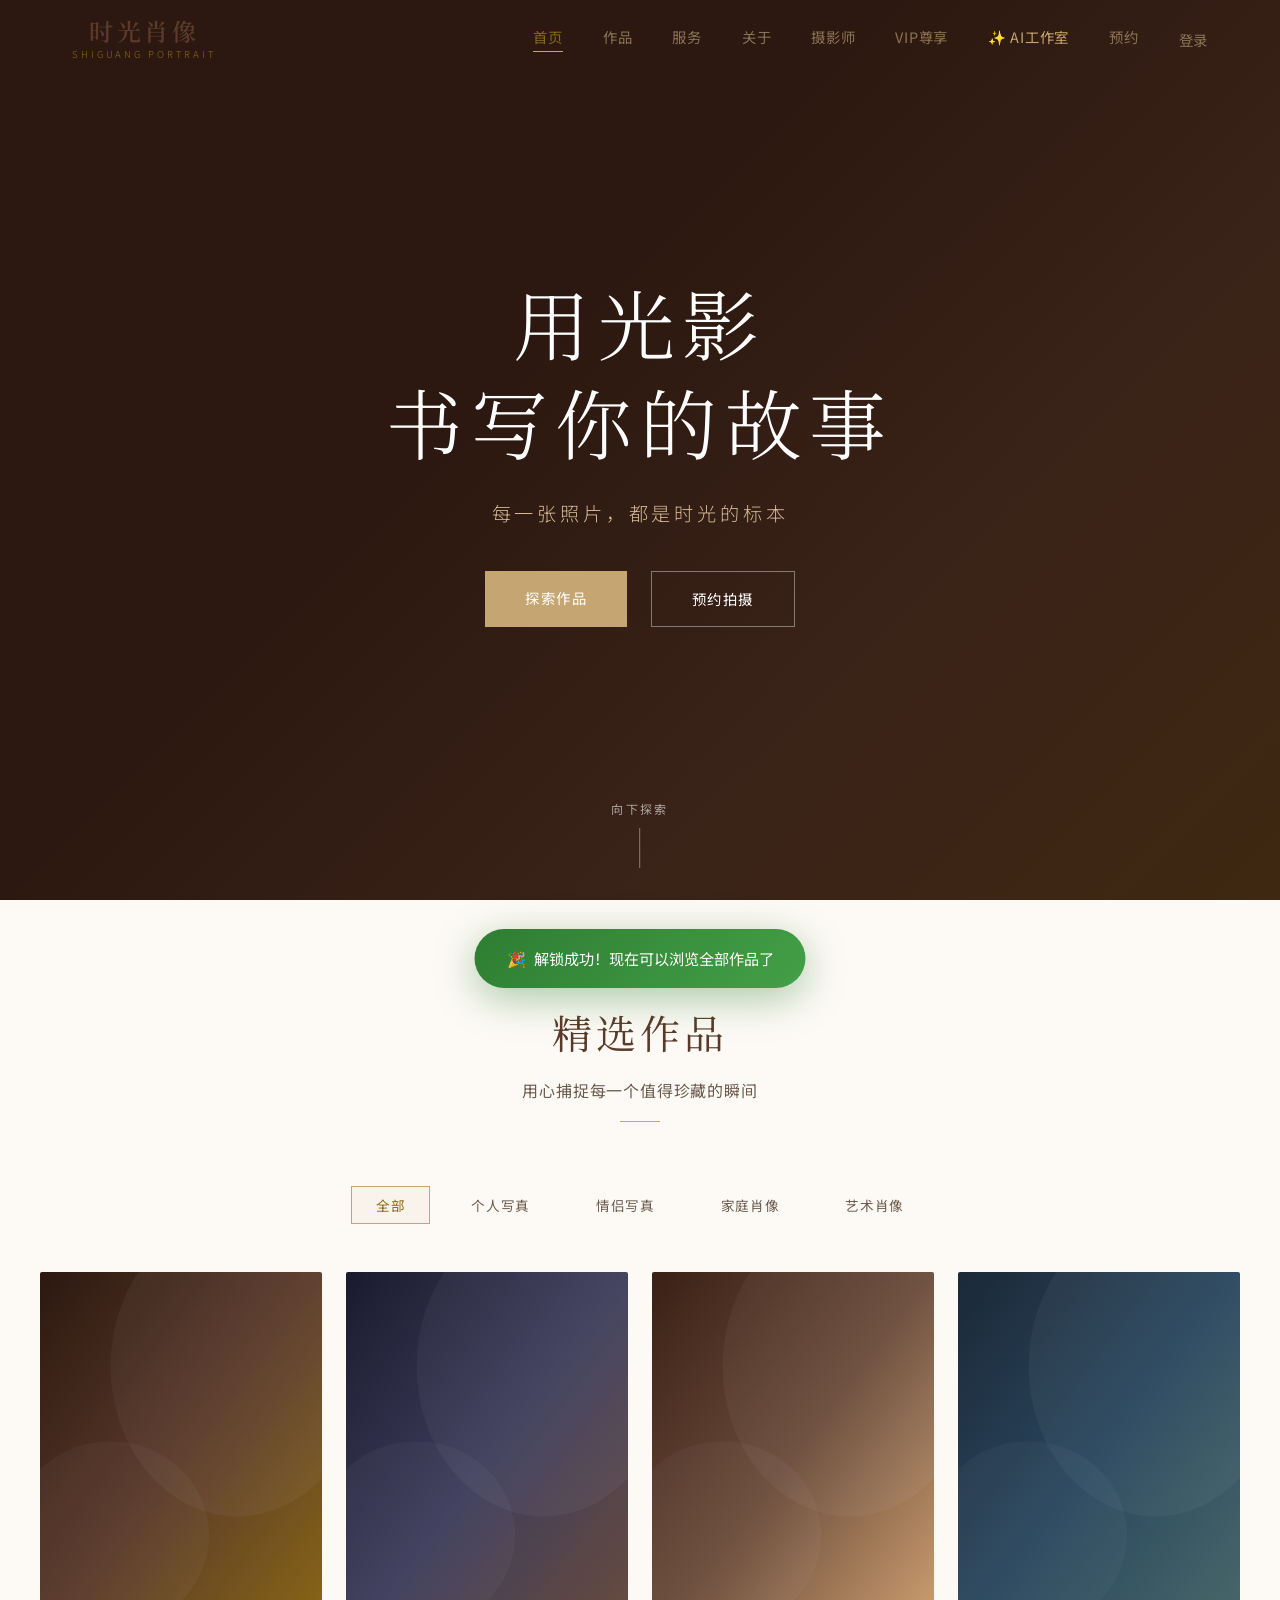
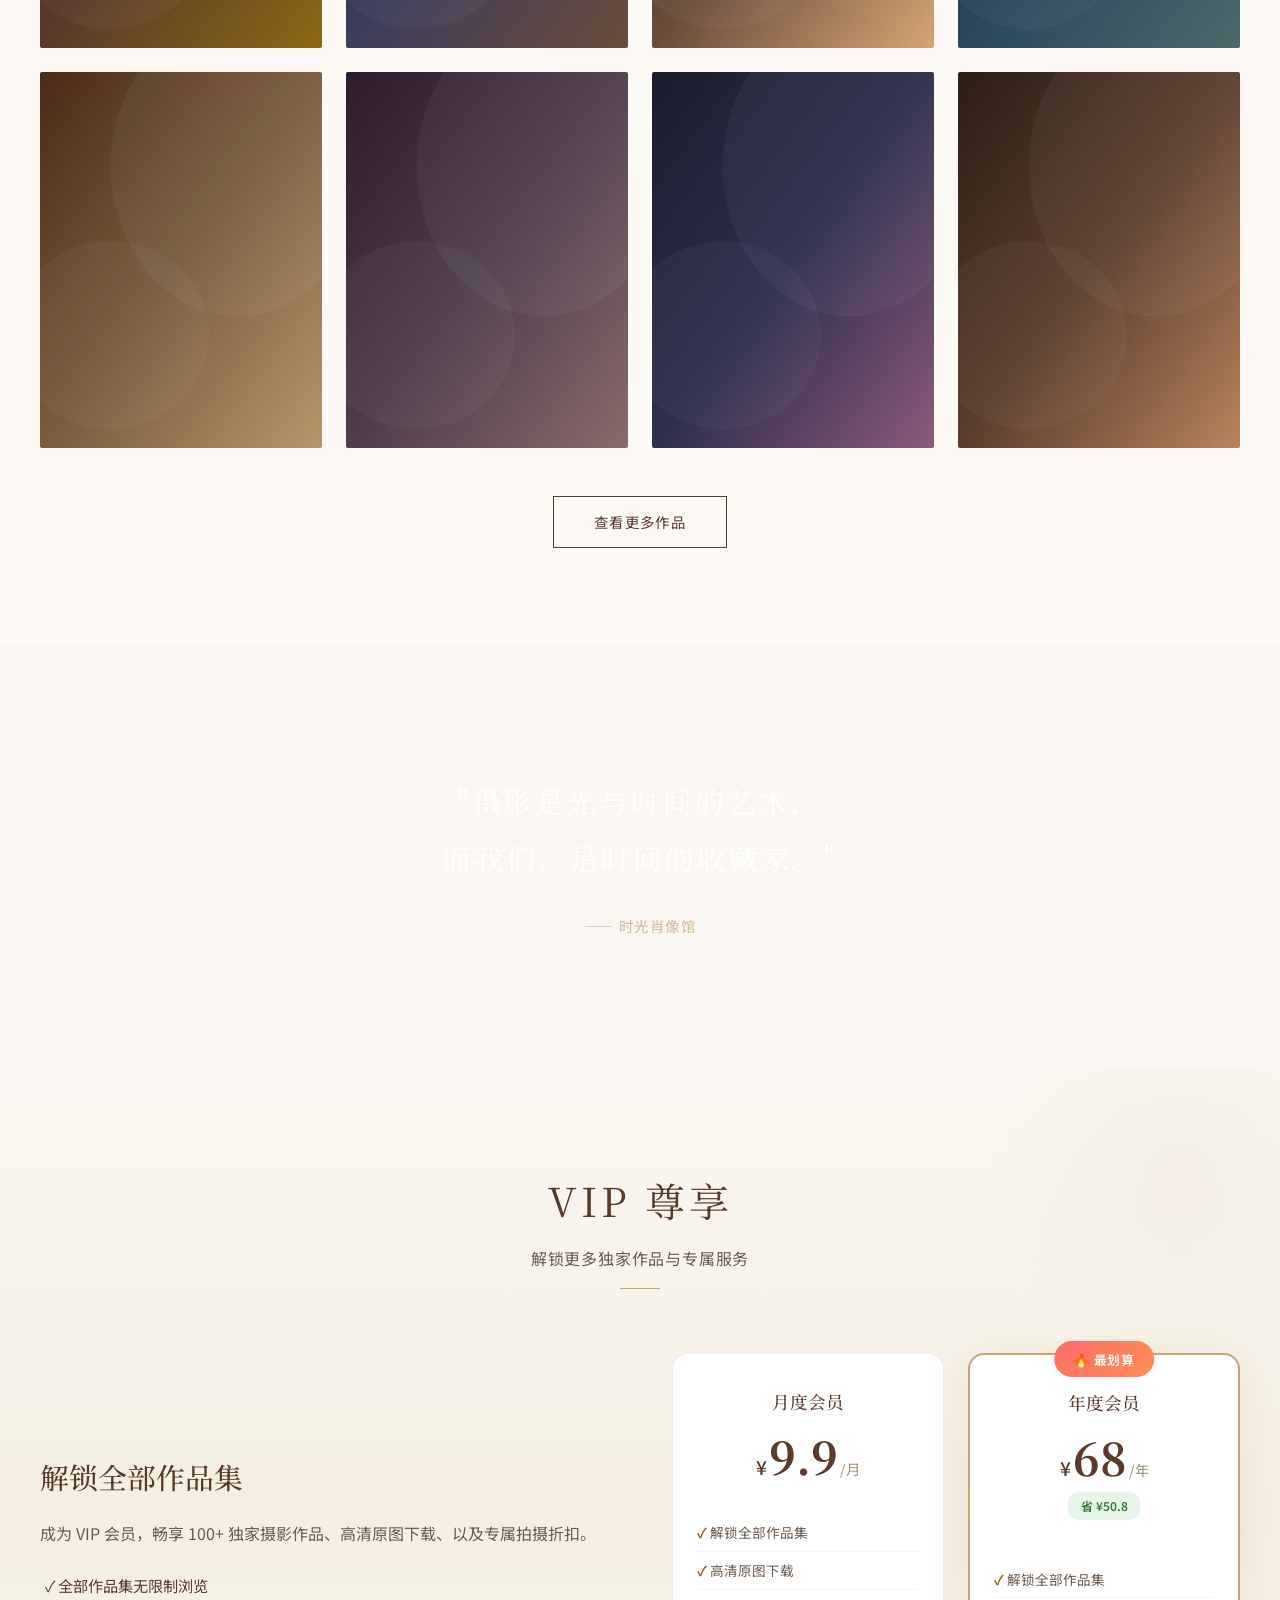
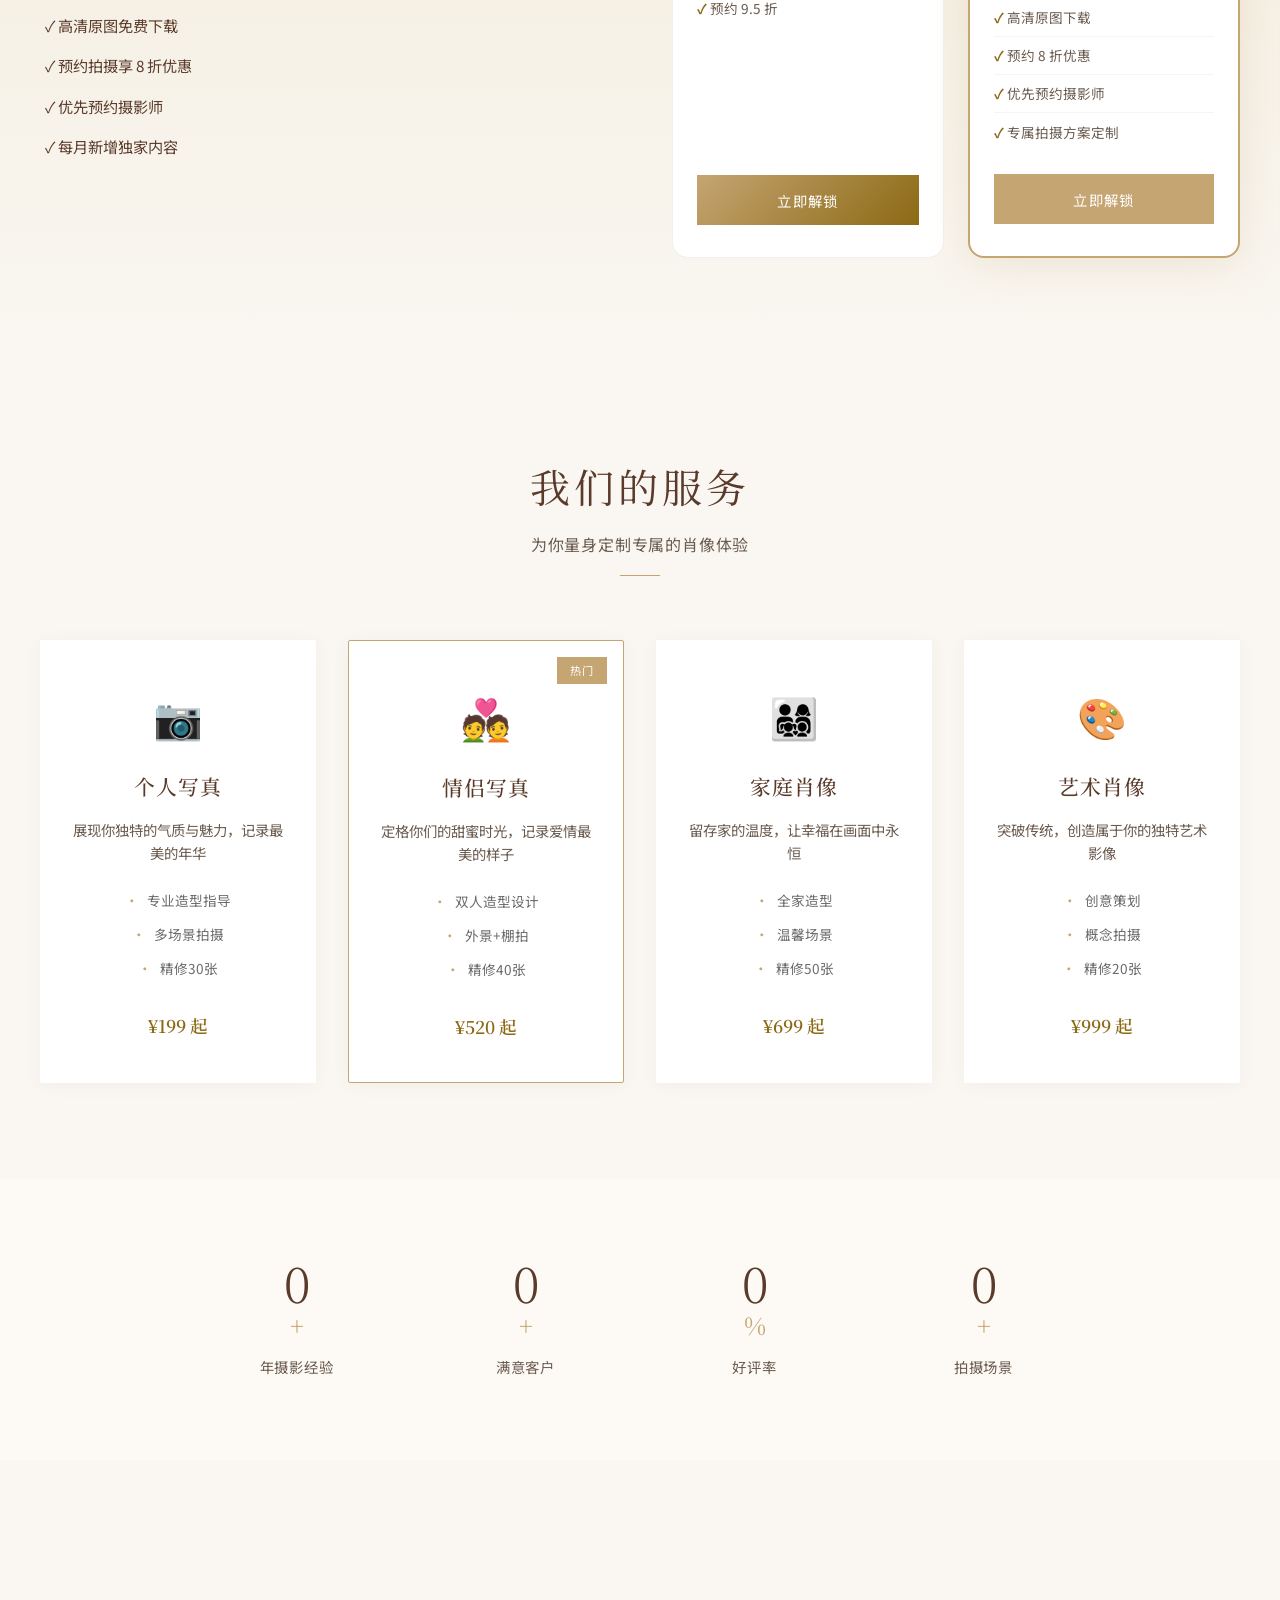
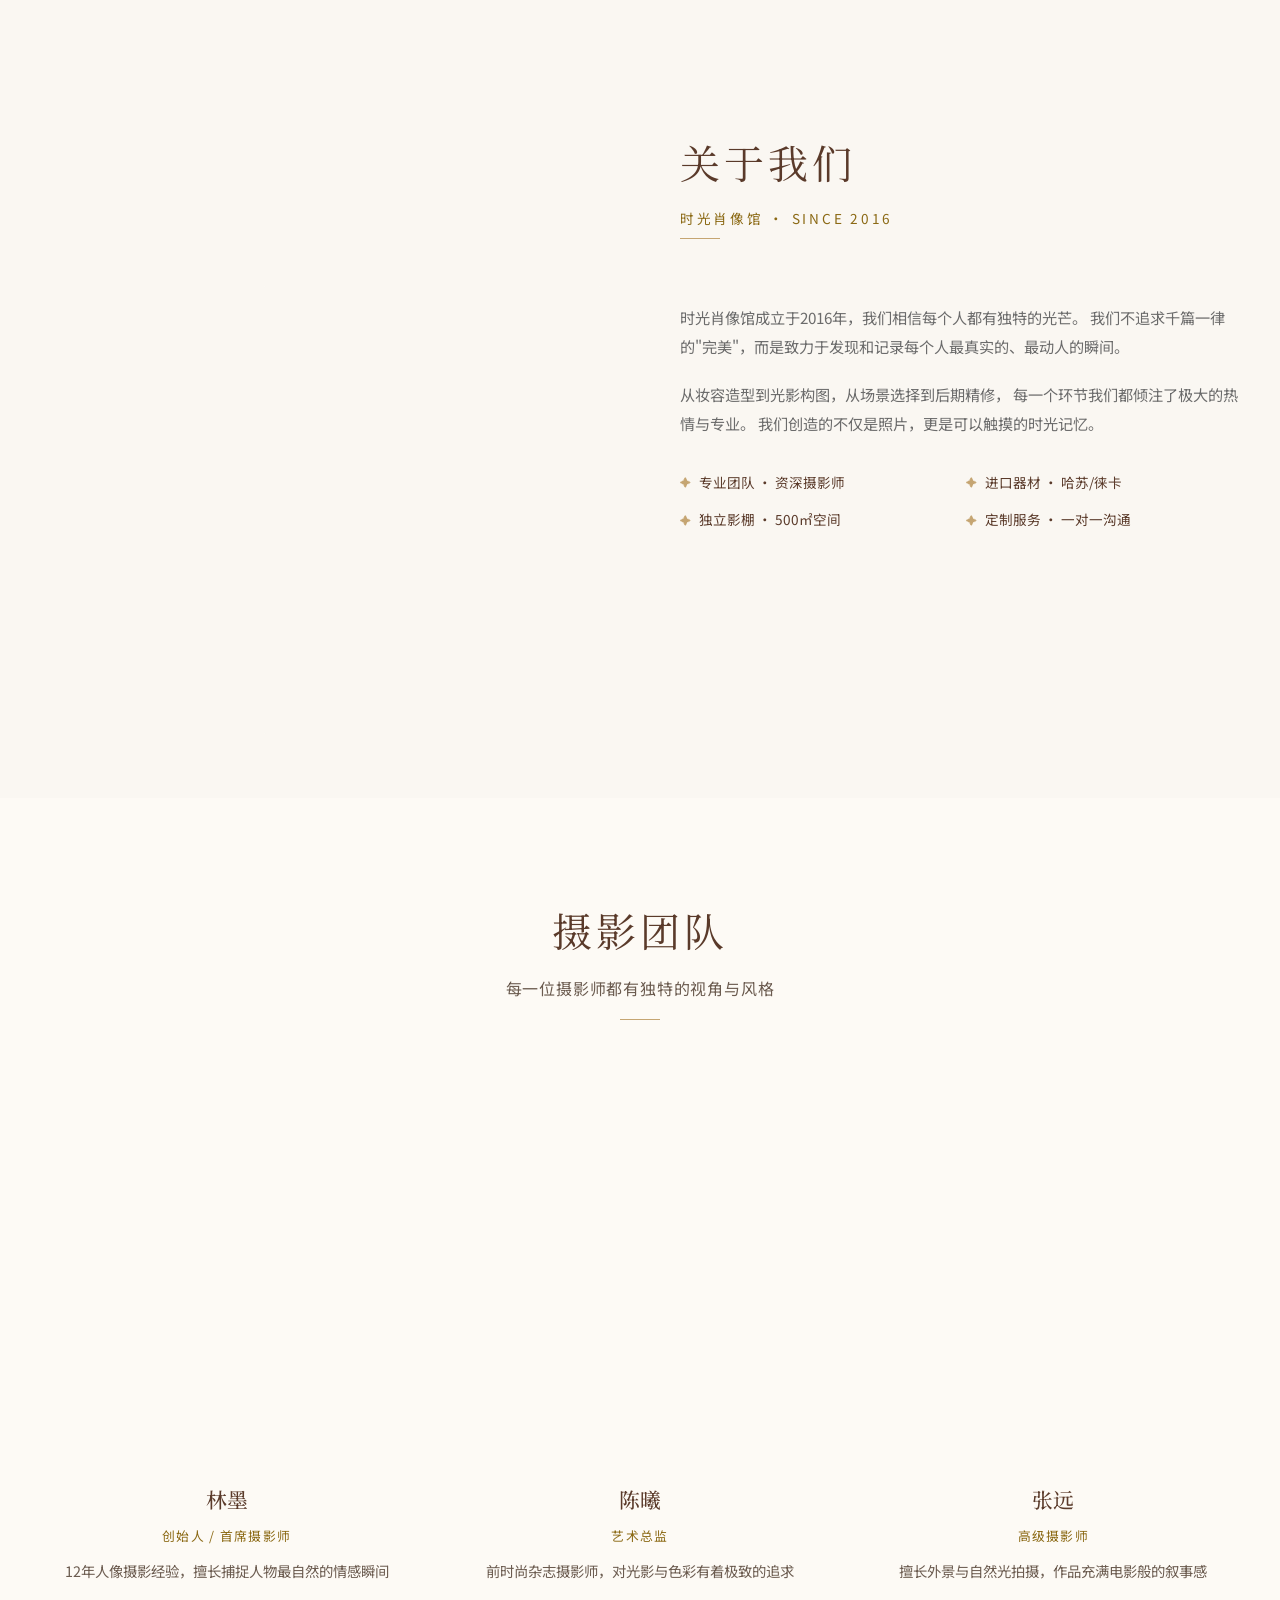
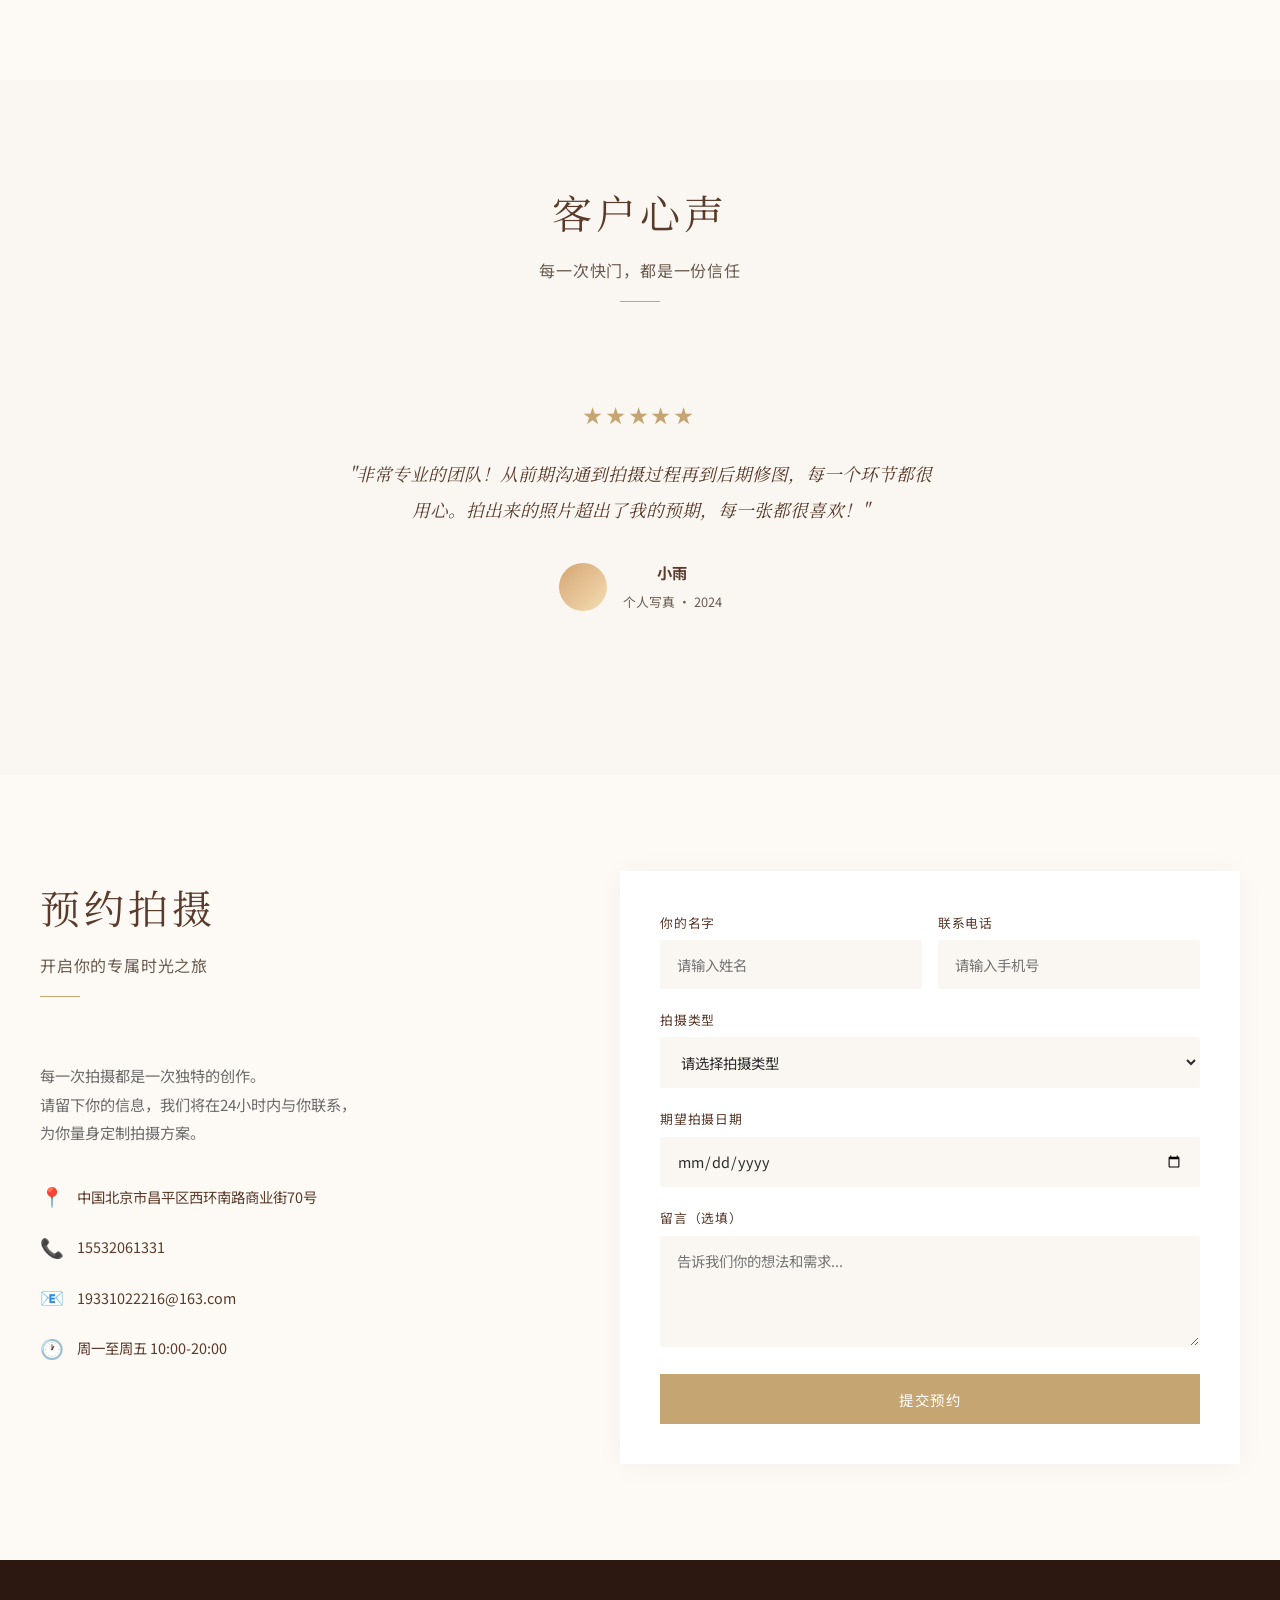
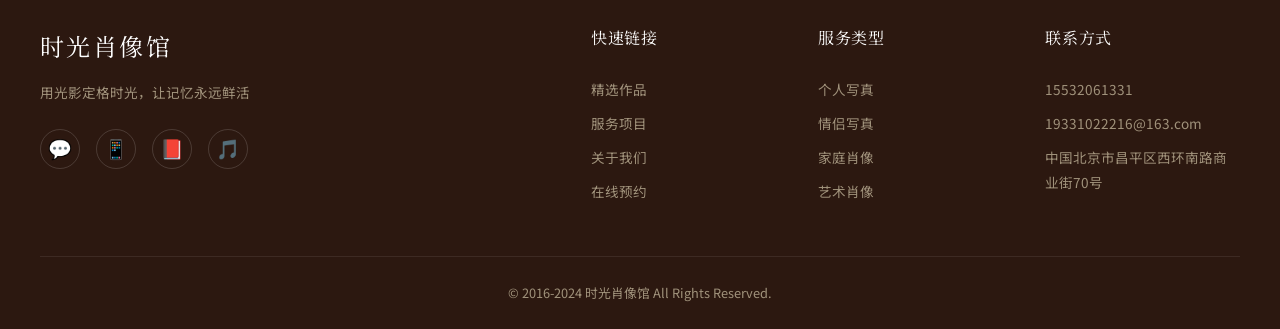
==== admin.html @ 4db96822 "v9: portrait+couple photos = people in real settings" ====
﻿<!DOCTYPE html>
<!-- 时光肖像馆 ©2025 Soelc - 19331022216@163.com - 禁止未授权复制 -->
<html lang="zh-CN">
<head>
    <meta charset="UTF-8">
    <link rel="icon" href="data:image/svg+xml,<svg xmlns=%22http://www.w3.org/2000/svg%22 viewBox=%220 0 100 100%22><rect width=%22100%22 height=%22100%22 rx=%2220%22 fill=%22%232c1810%22/><text x=%2250%22 y=%2268%22 font-size=%2255%22 text-anchor=%22middle%22 fill=%22%23c5a572%22 font-family=%22serif%22>%E6%97%B6</text></svg>">
    <meta name="viewport" content="width=device-width, initial-scale=1.0">
    <title>管理后台 - 时光肖像馆</title>
    <link rel="stylesheet" href="css/style.css?v=9">
    <style>
        :root{--bg:#f5f0e8;--sidebar:#2c1810;--gold:#c5a572;--gold-dark:#8b6914;--brown:#5a3a2a}
        *{margin:0;padding:0;box-sizing:border-box}
        body{font-family:'Noto Sans SC','PingFang SC','Microsoft YaHei',sans-serif;background:var(--bg);color:#2c2c2c}
        .admin-layout{display:flex;min-height:100vh}
        .admin-sidebar{width:220px;background:var(--sidebar);color:#fff;display:flex;flex-direction:column;flex-shrink:0}
        .admin-sidebar .sb-brand{padding:1.5rem 1.2rem;text-align:center;border-bottom:1px solid rgba(255,255,255,0.08)}
        .admin-sidebar .sb-brand h2{font-family:'Noto Serif SC',serif;font-size:1.2rem;font-weight:400;letter-spacing:0.1em;color:var(--gold)}
        .admin-sidebar .sb-brand small{display:block;font-size:0.65rem;color:rgba(255,255,255,0.4);margin-top:0.2rem;letter-spacing:0.2em}
        .admin-sidebar .sb-nav{flex:1;padding:0.8rem 0}
        .sb-tab{display:flex;align-items:center;gap:0.6rem;width:100%;padding:0.75rem 1.2rem;background:none;border:none;color:rgba(255,255,255,0.6);font-size:0.88rem;cursor:pointer;transition:all 0.2s;text-align:left;font-family:inherit}
        .sb-tab:hover{background:rgba(255,255,255,0.05);color:#fff}
        .sb-tab.active{background:rgba(197,165,114,0.15);color:var(--gold);border-right:3px solid var(--gold)}
        .sb-tab .tab-icon{font-size:1.1rem;width:22px;text-align:center}
        .admin-sidebar .sb-footer{padding:1rem 1.2rem;border-top:1px solid rgba(255,255,255,0.08)}
        .admin-sidebar .sb-footer a,.admin-sidebar .sb-footer button{display:block;width:100%;padding:0.5rem;background:none;border:1px solid rgba(255,255,255,0.2);color:rgba(255,255,255,0.7);text-align:center;cursor:pointer;font-size:0.82rem;border-radius:6px;text-decoration:none;font-family:inherit;margin-bottom:0.4rem;transition:all 0.2s}
        .admin-sidebar .sb-footer a:hover,.admin-sidebar .sb-footer button:hover{background:rgba(255,255,255,0.08);color:#fff}
        .admin-main{flex:1;padding:1.5rem 2rem;overflow-y:auto}
        .admin-topbar{display:flex;justify-content:space-between;align-items:center;margin-bottom:1.5rem;padding-bottom:1rem;border-bottom:1px solid rgba(0,0,0,0.06)}
        .admin-topbar h3{font-family:'Noto Serif SC',serif;font-size:1.3rem;font-weight:500;color:var(--brown)}
        .admin-topbar .topbar-right{display:flex;align-items:center;gap:0.8rem;font-size:0.85rem;color:#888}
        .admin-panel{display:none;animation:fadeIn 0.25s ease}
        .admin-panel.active{display:block}
        @keyframes fadeIn{from{opacity:0;transform:translateY(6px)}to{opacity:1;transform:translateY(0)}}
        .admin-empty{text-align:center;padding:3rem 1rem;color:#999}
        .admin-empty p{font-size:1.1rem;margin-bottom:1rem}

        /* Stats */
        .stats-row{display:grid;grid-template-columns:repeat(5,1fr);gap:1rem;margin-bottom:1.5rem}
        .stat-box{background:#fff;border-radius:12px;padding:1.3rem;text-align:center;border:1px solid rgba(0,0,0,0.04)}
        .stat-box .stat-num{font-size:2rem;font-weight:700;color:var(--gold-dark);font-family:'Noto Serif SC',serif}
        .stat-box .stat-lbl{font-size:0.82rem;color:#999;margin-top:0.2rem}

        /* Table */
        .tbl-wrap{overflow-x:auto;background:#fff;border-radius:12px;border:1px solid rgba(0,0,0,0.04)}
        .tbl{width:100%;border-collapse:collapse;font-size:0.85rem}
        .tbl th{background:rgba(0,0,0,0.015);padding:0.7rem 0.8rem;text-align:left;font-weight:600;color:var(--brown);border-bottom:1px solid rgba(0,0,0,0.06);white-space:nowrap}
        .tbl td{padding:0.7rem 0.8rem;border-bottom:1px solid rgba(0,0,0,0.03);color:#555}
        .tbl tr:hover td{background:rgba(197,165,114,0.02)}
        .tbl .btn-xs{padding:0.25rem 0.6rem;font-size:0.73rem;border-radius:5px;margin:0 2px;cursor:pointer;border:none;font-weight:500;transition:all 0.15s}
        .btn-ok{background:#d4edda;color:#155724}.btn-ok:hover{background:#28a745;color:#fff}
        .btn-no{background:#f8d7da;color:#721c24}.btn-no:hover{background:#dc3545;color:#fff}
        .btn-fin{background:#cce5ff;color:#004085}.btn-fin:hover{background:#007bff;color:#fff}
        .badge{padding:0.2rem 0.6rem;border-radius:12px;font-size:0.75rem;font-weight:600;white-space:nowrap}
        .badge-pend{background:#fff3cd;color:#856404}.badge-ok{background:#d4edda;color:#155724}
        .badge-no{background:#f8d7da;color:#721c24}.badge-done{background:#cce5ff;color:#004085}

        /* Toolbar */
        .tbar{display:flex;justify-content:space-between;align-items:center;margin-bottom:1rem;flex-wrap:wrap;gap:0.5rem}
        .tbar select{padding:0.45rem 0.8rem;border:1px solid rgba(0,0,0,0.1);border-radius:8px;background:#fff;font-size:0.85rem;color:#555;cursor:pointer;font-family:inherit}
        .tbar .count{font-size:0.82rem;color:#999}

        /* Form */
        .aform{max-width:480px;background:#fff;border-radius:12px;padding:1.5rem;border:1px solid rgba(0,0,0,0.04)}
        .aform .fg{margin-bottom:1rem}
        .aform label{display:block;font-size:0.85rem;color:#888;margin-bottom:0.3rem}
        .aform input{width:100%;padding:0.6rem 0.8rem;border:1px solid rgba(0,0,0,0.1);border-radius:8px;font-size:0.9rem;font-family:inherit;transition:border 0.2s}
        .aform input:focus{outline:none;border-color:var(--gold)}
        .aform input:disabled{background:#f5f5f5;color:#999}
        .aform .btn{padding:0.6rem 1.5rem;background:var(--gold-dark);color:#fff;border:none;border-radius:8px;font-size:0.9rem;cursor:pointer;font-family:inherit;transition:all 0.2s}
        .aform .btn:hover{opacity:0.85}

        /* VIP card */
        .vipcard{max-width:380px;background:#fff;border-radius:16px;padding:2rem;text-align:center;border:1px solid rgba(0,0,0,0.06);margin:0 auto}
        .vipcard .vipicon{font-size:3rem;margin-bottom:0.8rem}
        .vipcard h3{font-family:'Noto Serif SC',serif;font-size:1.1rem;color:var(--brown);margin-bottom:0.3rem}
        .vipcard p{font-size:0.85rem;color:#999;margin-bottom:1rem}

        /* Booking card */
        .bcard{display:flex;justify-content:space-between;align-items:center;background:#fff;border-radius:10px;padding:1rem 1.2rem;margin-bottom:0.6rem;border:1px solid rgba(0,0,0,0.04)}
        .bcard .binfo h4{font-size:0.95rem;color:var(--brown);margin-bottom:0.2rem}
        .bcard .bmeta{font-size:0.78rem;color:#999;display:flex;gap:0.8rem;flex-wrap:wrap}

        @media(max-width:768px){
            .admin-layout{flex-direction:column}
            .admin-sidebar{width:100%;flex-direction:row;overflow-x:auto;padding:0}
            .admin-sidebar .sb-brand{display:none}
            .admin-sidebar .sb-nav{display:flex;flex-direction:row;padding:0}
            .sb-tab{flex-shrink:0;border-right:none!important;border-bottom:3px solid transparent;font-size:0.78rem;padding:0.6rem 0.8rem}
            .sb-tab.active{border-bottom-color:var(--gold)}
            .admin-sidebar .sb-footer{display:none}
            .admin-main{padding:1rem}
            .stats-row{grid-template-columns:repeat(3,1fr)}
        }
    </style>
</head>
<body>

<div class="admin-layout">
    <!-- Sidebar -->
    <div class="admin-sidebar">
        <div class="sb-brand">
            <h2>时光肖像馆</h2>
            <small>SHIGUANG PORTRAIT</small>
        </div>
        <div class="sb-nav" id="sidebarNav"></div>
        <div class="sb-footer">
            <a href="index.html">← 返回首页</a>
            <button onclick="SG_logout();location.href='index.html'">退出登录</button>
        </div>
    </div>

    <!-- Main -->
    <div class="admin-main">
        <div class="admin-topbar">
            <h3 id="pageTitle">管理后台</h3>
            <div class="topbar-right">
                <button onclick="location.reload()" style="background:var(--gold-dark);color:#fff;border:none;padding:0.4rem 1rem;border-radius:6px;cursor:pointer;font-size:0.82rem;font-family:inherit;margin-right:0.5rem">🔄 刷新页面</button>
                <span id="userGreeting"></span>
            </div>
        </div>

        <!-- ===== User Panels ===== -->
        <div class="admin-panel active" id="panel-myBookings">
            <div class="admin-empty" id="myBookingEmpty"><p>📭 还没有预约记录</p></div>
            <div id="myBookingList"></div>
        </div>
        <div class="admin-panel" id="panel-myProfile">
            <div class="aform">
                <div class="fg"><label>用户名</label><input type="text" id="profileUsername" disabled></div>
                <div class="fg"><label>角色</label><input type="text" id="profileRole" disabled></div>
                <div class="fg"><label>姓名</label><input type="text" id="profileName"></div>
                <div class="fg"><label>手机号</label><input type="tel" id="profilePhone"></div>
                <div class="fg"><label>邮箱</label><input type="email" id="profileEmail"></div>
                <button class="btn" onclick="SG_saveProfile();return false">保存修改</button>
            </div>
        </div>
        <div class="admin-panel" id="panel-myVip">
            <div class="vipcard" id="vipStatusCard">
                <div class="vipicon">🔒</div>
                <h3>尚未开通 VIP</h3>
                <p>开通VIP后畅享全部独家作品与专属折扣</p>
                <button class="btn" onclick="window.location.href='index.html#vip'">去开通</button>
            </div>
        </div>

        <!-- ===== Admin Panels ===== -->
        <div class="admin-panel" id="panel-allBookings">
            <div class="tbar">
                <select id="bookingFilter">
                    <option value="all">全部预约</option>
                    <option value="pending">待处理</option>
                    <option value="approved">已确认</option>
                    <option value="rejected">已拒绝</option>
                    <option value="completed">已完成</option>
                </select>
                <span class="count" id="bookingCount">共 0 条</span>
            </div>
            <div class="tbl-wrap">
                <table class="tbl" id="adminBookingTable">
                    <thead><tr><th>客户</th><th>电话</th><th>类型</th><th>日期</th><th>状态</th><th>备注</th><th>操作</th></tr></thead>
                    <tbody></tbody>
                </table>
            </div>
            <div class="admin-empty" id="adminBookingEmpty" style="display:none"><p>📭 暂无预约记录</p></div>
        </div>
        <div class="admin-panel" id="panel-userManagement">
            <div class="tbl-wrap">
                <table class="tbl" id="userTable">
                    <thead><tr><th>ID</th><th>用户名</th><th>姓名</th><th>手机号</th><th>角色</th><th>VIP</th><th>注册时间</th><th>注册地点</th><th>注册IP</th><th>操作</th></tr></thead>
                    <tbody></tbody>
                </table>
            </div>
        </div>
        <div class="admin-panel" id="panel-vipApps">
            <div class="tbl-wrap">
                <table class="tbl" id="vipAppsTable">
                    <thead><tr><th>用户</th><th>方案</th><th>金额</th><th>支付方式</th><th>申请时间</th><th>状态</th><th>操作</th></tr></thead>
                    <tbody></tbody>
                </table>
            </div>
            <div class="admin-empty" id="vipAppsEmpty" style="display:none"><p>📭 暂无VIP申请</p></div>
        </div>
        <div class="admin-panel" id="panel-vipManagement">
            <div class="tbl-wrap">
                <table class="tbl" id="vipTable">
                    <thead><tr><th>ID</th><th>用户名</th><th>姓名</th><th>VIP状态</th><th>到期时间</th><th>操作</th></tr></thead>
                    <tbody></tbody>
                </table>
            </div>
        </div>
        <div class="admin-panel" id="panel-aiLogs">
            <div class="tbl-wrap">
                <table class="tbl" id="aiLogsTable">
                    <thead><tr><th>用户</th><th>风格</th><th>提示词</th><th>生成图片</th><th>生成时间</th></tr></thead>
                    <tbody></tbody>
                </table>
            </div>
            <div class="admin-empty" id="aiLogsEmpty" style="display:none"><p>🤖 暂无AI生成记录</p></div>
        </div>
        <div class="admin-panel" id="panel-stats">
            <div class="stats-row">
                <div class="stat-box"><div class="stat-num" id="statTodayPV">0</div><div class="stat-lbl">📈 今日访问</div></div>
                <div class="stat-box"><div class="stat-num" id="statTotalPV">0</div><div class="stat-lbl">📊 总访问量</div></div>
                <div class="stat-box"><div class="stat-num" id="statTodayUV">0</div><div class="stat-lbl">👤 今日访客</div></div>
                <div class="stat-box"><div class="stat-num" id="statTotalUV">0</div><div class="stat-lbl">🌐 总访客数</div></div>
                <div class="stat-box"><div class="stat-num" id="statTotalUsers">0</div><div class="stat-lbl">👥 注册用户</div></div>
            </div>
            <div class="stats-row">
                <div class="stat-box"><div class="stat-num" id="statTotalBookings">0</div><div class="stat-lbl">📋 总预约</div></div>
                <div class="stat-box"><div class="stat-num" id="statPendingBookings">0</div><div class="stat-lbl">⏳ 待处理预约</div></div>
                <div class="stat-box"><div class="stat-num" id="statTodayBookings">0</div><div class="stat-lbl">📅 今日预约</div></div>
                <div class="stat-box"><div class="stat-num" id="statTotalVip">0</div><div class="stat-lbl">👑 VIP会员</div></div>
                <div class="stat-box"><div class="stat-num" id="statPendingVipApps">0</div><div class="stat-lbl">💳 待审VIP</div></div>
            </div>
            <h4 style="margin:1.5rem 0 0.8rem;font-family:'Noto Serif SC',serif;color:var(--brown)">📋 最近访问记录</h4>
            <div class="tbl-wrap">
                <table class="tbl" id="pvTable">
                    <thead><tr><th>页面</th><th>访问时间</th><th>会话ID</th></tr></thead>
                    <tbody><tr><td colspan="3" style="text-align:center;color:#999">暂无数据</td></tr></tbody>
                </table>
            </div>
        </div>
                <div class="stat-box"><div class="stat-num" id="statPendingBookings">0</div><div class="stat-lbl">待处理</div></div>
                <div class="stat-box"><div class="stat-num" id="statTotalUsers">0</div><div class="stat-lbl">注册用户</div></div>
                <div class="stat-box"><div class="stat-num" id="statTotalVip">0</div><div class="stat-lbl">VIP会员</div></div><div class="stat-box"><div class="stat-num" id="statPendingVipApps">0</div><div class="stat-lbl">待审核VIP</div></div>
            </div>
        </div>
    </div>
</div>

<script src="js/main.js?v=9"></script>
<script>
(function(){
  var s = JSON.parse(localStorage.getItem('sg_session')||'null');
  if(!s){ location.href='index.html'; return; }

  var isAdmin = s.role==='admin';

  document.getElementById('userGreeting').textContent = '👤 '+s.name+' ('+(isAdmin?'管理员':'用户')+')';
  document.getElementById('pageTitle').textContent = isAdmin ? '管理后台' : '我的后台';

  // Sidebar tabs
  var userTabs = [
    {id:'myBookings',icon:'📋',label:'我的预约'},
    {id:'myProfile',icon:'👤',label:'个人信息'},
    {id:'myVip',icon:'👑',label:'VIP会员'}
  ];
  var adminTabs = [
    {id:'allBookings',icon:'📋',label:'预约管理'},
    {id:'userManagement',icon:'👥',label:'用户管理'},
    {id:'vipApps',icon:'💳',label:'VIP审核'},{id:'vipManagement',icon:'👑',label:'VIP管理'},
    {id:'stats',icon:'📊',label:'网站统计'},{id:'aiLogs',icon:'🤖',label:'AI生成记录'}
  ];
  var tabs = isAdmin ? adminTabs : userTabs;
  var nav = document.getElementById('sidebarNav');
  tabs.forEach(function(t,i){
    var btn = document.createElement('button');
    btn.className = 'sb-tab'+(i===0?' active':'');
    btn.innerHTML = '<span class="tab-icon">'+t.icon+'</span>'+t.label;
    btn.dataset.panel = t.id; btn.onclick = function(){ switchPanel(this.dataset.panel); };
    nav.appendChild(btn);
  });

  function switchPanel(id){localStorage.setItem('sg_admin_tab',id);
    document.querySelectorAll('.sb-tab').forEach(function(b){b.classList.remove('active')});
    var ab=document.querySelector('.sb-tab[data-panel='+JSON.stringify(id)+']');if(ab)ab.classList.add('active');
    document.querySelectorAll('.admin-panel').forEach(function(p){p.classList.remove('active')});
    var panel = document.getElementById('panel-'+id);
    if(panel) panel.classList.add('active');

    // Trigger render
    if(id==='myBookings') SG_renderMyBookings();
    if(id==='myProfile') SG_renderMyProfile();
    if(id==='myVip') SG_renderMyVip();
    if(id==='allBookings') SG_renderAdminBookings();
    if(id==='userManagement') SG_renderUsers();
    if(id==='vipApps') SG_renderVipApps();
    if(id==='vipManagement') SG_renderVipMgmt();
    if(id==='stats') SG_renderStats();if(id==='aiLogs') SG_renderAiLogs();
  }

  // Init first panel
  var savedTab = localStorage.getItem('sg_admin_tab');var firstTab = savedTab && tabs.find(function(t){return t.id===savedTab}) ? savedTab : tabs[0].id;switchPanel(firstTab);
})();
</script>

</body>
</html>
---- css/style.css ----
﻿/* =================
===========================
   时光肖像馆 - 主样式表
   SHIGUANG PORTRAIT STUDIO
   ============================================ */

/* --- CSS Variables --- */
:root {
    --color-cream: #faf7f2;
    --color-cream-dark: #f0ebe0;
    --color-warm-white: #fdfaf5;
    --color-gold: #c5a572;
    --color-gold-light: #d4b896;
    --color-gold-dark: #8b6914;
    --color-brown: #5a3a2a;
    --color-brown-dark: #2c1810;
    --color-brown-light: #8b7355;
    --color-gray: #6b5b4f;
    --color-gray-light: #a0927b;
    --color-text: #2c2c2c;
    --color-text-light: #6b6b6b;
    --color-white: #ffffff;
    --color-black: #1a1a1a;

    --font-serif: 'Noto Serif SC', 'STSong', 'SimSun', 'Songti SC', serif;
    --font-sans: 'Noto Sans SC', 'PingFang SC', 'Microsoft YaHei', sans-serif;

    --max-width: 1200px;
    --nav-height: 80px;

    --transition-smooth: cubic-bezier(0.4, 0, 0.2, 1);
    --transition-bounce: cubic-bezier(0.68, -0.55, 0.265, 1.55);
}

/* --- Reset & Base --- */
*, *::before, *::after {
    margin: 0;
    padding: 0;
    box-sizing: border-box;
}

html {
    scroll-behavior: smooth;
    font-size: 16px;
}

body {
    font-family: var(--font-sans);
    color: var(--color-text);
    background: var(--color-cream);
    line-height: 1.8;
    overflow-x: hidden;
    -webkit-font-smoothing: antialiased;
}

::selection {
    background: var(--color-gold);
    color: var(--color-white);
}

/* --- Loader --- */
.loader {
    position: fixed;
    inset: 0;
    z-index: 10000;
    background: var(--color-cream);
    display: flex;
    align-items: center;
    justify-content: center;
    transition: opacity 0.6s var(--transition-smooth), visibility 0.6s;
}

.loader.hidden {
    opacity: 0;
    visibility: hidden;
}

.loader-content {
    text-align: center;
}

.loader-content h2 {
    font-family: var(--font-serif);
    font-size: 2rem;
    font-weight: 400;
    color: var(--color-brown);
    letter-spacing: 0.2em;
    margin-bottom: 1.5rem;
}

.loader-line {
    width: 60px;
    height: 1px;
    background: var(--color-gold);
    margin: 0 auto;
    animation: loaderPulse 1.5s ease-in-out infinite;
}

@keyframes loaderPulse {
    0%, 100% { opacity: 0.3; transform: scaleX(1); }
    50% { opacity: 1; transform: scaleX(2); }
}

/* --- Navigation --- */
.navbar {
    position: fixed;
    top: 0;
    left: 0;
    right: 0;
    z-index: 1000;
    height: var(--nav-height);
    transition: all 0.4s var(--transition-smooth);
    background: transparent;
}

.navbar.scrolled {
    background: rgba(250, 247, 242, 0.95);
    backdrop-filter: blur(20px);
    box-shadow: 0 1px 20px rgba(0, 0, 0, 0.06);
}

.nav-container {
    max-width: var(--max-width);
    margin: 0 auto;
    padding: 0 2rem;
    height: 100%;
    display: flex;
    align-items: center;
    justify-content: space-between;
}

.nav-logo {
    text-decoration: none;
    display: flex;
    flex-direction: column;
    align-items: center;
}

.logo-text {
    font-family: var(--font-serif);
    font-size: 1.5rem;
    font-weight: 600;
    color: var(--color-brown);
    letter-spacing: 0.15em;
    line-height: 1.2;
}

.logo-sub {
    font-family: var(--font-sans);
    font-size: 0.6rem;
    font-weight: 300;
    color: var(--color-gold-dark);
    letter-spacing: 0.3em;
    text-transform: uppercase;
}

.navbar.scrolled .logo-text {
    color: var(--color-brown);
}

.nav-menu {
    display: flex;
    list-style: none;
    gap: 2.5rem;
}

.nav-link {
    text-decoration: none;
    font-size: 0.9rem;
    font-weight: 400;
    color: var(--color-brown-light);
    position: relative;
    padding: 0.3rem 0;
    transition: color 0.3s;
    letter-spacing: 0.05em;
}

.nav-link::after {
    content: '';
    position: absolute;
    bottom: 0;
    left: 0;
    width: 0;
    height: 1px;
    background: var(--color-gold);
    transition: width 0.3s var(--transition-smooth);
}

.nav-link:hover,
.nav-link.active {
    color: var(--color-gold-dark);
}

.nav-link:hover::after,
.nav-link.active::after {
    width: 100%;
}

.nav-toggle {
    display: none;
    flex-direction: column;
    gap: 5px;
    cursor: pointer;
    padding: 0.5rem;
}

.nav-toggle span {
    width: 24px;
    height: 1.5px;
    background: var(--color-brown);
    transition: all 0.3s;
}

.nav-toggle.active span:nth-child(1) {
    transform: rotate(45deg) translate(5px, 5px);
}

.nav-toggle.active span:nth-child(2) {
    opacity: 0;
}

.nav-toggle.active span:nth-child(3) {
    transform: rotate(-45deg) translate(5px, -5px);
}

/* --- Hero --- */
.hero {
    position: relative;
    height: 100vh;
    min-height: 700px;
    display: flex;
    align-items: center;
    justify-content: center;
    overflow: hidden;
    background: var(--color-brown-dark);
}

.hero-overlay {
    position: absolute;
    inset: 0;
    background: linear-gradient(
        135deg,
        rgba(44, 24, 16, 0.7) 0%,
        rgba(44, 24, 16, 0.4) 40%,
        rgba(90, 58, 42, 0.3) 70%,
        rgba(139, 105, 20, 0.2) 100%
    );
    z-index: 2;
}

.hero-image {
    position: absolute;
    inset: 0;
    background-size: cover;
    background-position: center;
    opacity: 0;
    animation: heroFade 20s infinite;
}

.hero-img-1 {
    background-image: url(https://images.unsplash.com/photo-1605134513245-7e5e88b4e9ce?w=800&h=800&fit=crop), linear-gradient(135deg, #2c1810 0%, #5a3a2a 30%, #8b6914 60%, #d4b896 100%);
    animation-delay: 0s;
}

.hero-img-2 {
    background-image: url(https://images.unsplash.com/photo-1544005313-94ddf0286df2?w=800&h=800&fit=crop), linear-gradient(225deg, #1a1a2e 0%, #3d3d5c 30%, #6b4c3b 60%, #8b7355 100%);
    animation-delay: 4s;
}

.hero-img-3 {
    background-image: url(https://images.unsplash.com/photo-1529626455594-4ff0802cfb7e?w=800&h=800&fit=crop), linear-gradient(315deg, #1b2838 0%, #2a475e 30%, #4a6a6a 60%, #a0927b 100%);
    animation-delay: 8s;
}
.hero-img-4 {
    background-image: url(https://images.unsplash.com/photo-1517841905240-4729884df551?w=800&h=800&fit=crop), linear-gradient(45deg, #1a1a2e 0%, #2a475e 30%, #4a6a6a 60%, #a0927b 100%);
    animation-delay: 12s;
}

.hero-img-5 {
    background-image: url(https://images.unsplash.com/photo-1514315384767-ee66afb8e28e?w=800&h=800&fit=crop), linear-gradient(180deg, #2c1810 0%, #5a3a2a 30%, #8b6914 60%, #d4b896 100%);
    animation-delay: 16s;
}

@keyframes heroFade {
    0%, 18% { opacity: 1; }
    25%, 100% { opacity: 0; }
}


.hero-content {
    position: relative;
    z-index: 3;
    text-align: center;
    color: var(--color-white);
    padding: 2rem;
}

.hero-title {
    font-family: var(--font-serif);
    font-size: clamp(2.5rem, 6vw, 5rem);
    font-weight: 300;
    line-height: 1.3;
    letter-spacing: 0.1em;
    margin-bottom: 1.5rem;
    opacity: 0;
    transform: translateY(30px);
    animation: fadeUp 1s 0.5s forwards;
}

.title-line {
    display: block;
}

.hero-subtitle {
    font-size: clamp(1rem, 1.5vw, 1.25rem);
    font-weight: 300;
    letter-spacing: 0.2em;
    opacity: 0;
    transform: translateY(30px);
    animation: fadeUp 1s 0.8s forwards;
    color: var(--color-gold-light);
}

.hero-cta {
    display: flex;
    gap: 1.5rem;
    justify-content: center;
    margin-top: 2.5rem;
    flex-wrap: wrap;
    opacity: 0;
    transform: translateY(30px);
    animation: fadeUp 1s 1.1s forwards;
}

@keyframes fadeUp {
    to {
        opacity: 1;
        transform: translateY(0);
    }
}

.hero-scroll {
    position: absolute;
    bottom: 2rem;
    left: 50%;
    transform: translateX(-50%);
    z-index: 3;
    display: flex;
    flex-direction: column;
    align-items: center;
    gap: 0.5rem;
    color: rgba(255, 255, 255, 0.6);
    font-size: 0.75rem;
    letter-spacing: 0.2em;
}

.scroll-line {
    width: 1px;
    height: 40px;
    background: rgba(255, 255, 255, 0.4);
    animation: scrollBounce 2s ease-in-out infinite;
}

@keyframes scrollBounce {
    0%, 100% { transform: scaleY(1); transform-origin: top; }
    50% { transform: scaleY(0.6); transform-origin: top; }
}

/* --- Buttons --- */
.btn {
    display: inline-block;
    padding: 0.9rem 2.5rem;
    font-family: var(--font-sans);
    font-size: 0.9rem;
    font-weight: 400;
    letter-spacing: 0.1em;
    text-decoration: none;
    border: none;
    cursor: pointer;
    transition: all 0.4s var(--transition-smooth);
    position: relative;
    overflow: hidden;
}

.btn-primary {
    background: var(--color-gold);
    color: var(--color-white);
}

.btn-primary:hover {
    background: var(--color-gold-dark);
    transform: translateY(-2px);
    box-shadow: 0 10px 30px rgba(197, 165, 114, 0.3);
}

.btn-outline {
    background: transparent;
    color: var(--color-white);
    border: 1px solid rgba(255, 255, 255, 0.4);
}

.btn-outline:hover {
    background: rgba(255, 255, 255, 0.1);
    border-color: var(--color-white);
    transform: translateY(-2px);
}

.btn-secondary {
    background: transparent;
    color: var(--color-brown);
    border: 1px solid var(--color-brown);
}

.btn-secondary:hover {
    background: var(--color-brown);
    color: var(--color-white);
}

.btn-full {
    width: 100%;
    text-align: center;
}

/* --- Section Common --- */
section {
    padding: 6rem 2rem;
}

.section-header {
    text-align: center;
    margin-bottom: 4rem;
}

.section-header.left {
    text-align: left;
}

.section-title {
    font-family: var(--font-serif);
    font-size: clamp(1.8rem, 3.5vw, 2.5rem);
    font-weight: 400;
    color: var(--color-brown);
    letter-spacing: 0.1em;
    margin-bottom: 0.5rem;
}

.section-sub {
    font-size: 0.85rem;
    color: var(--color-gold-dark);
    letter-spacing: 0.2em;
    margin-bottom: 0.5rem;
}

.section-desc {
    font-size: 1rem;
    color: var(--color-gray);
    letter-spacing: 0.05em;
    margin-bottom: 1rem;
}

.section-divider {
    width: 40px;
    height: 1px;
    background: var(--color-gold);
    margin: 0 auto;
}

.section-header.left .section-divider {
    margin: 0;
}

/* --- Works Gallery --- */
.works {
    background: var(--color-warm-white);
}

.works-filter {
    display: flex;
    justify-content: center;
    gap: 1rem;
    margin-bottom: 3rem;
    flex-wrap: wrap;
}

.filter-btn {
    padding: 0.5rem 1.5rem;
    font-family: var(--font-sans);
    font-size: 0.85rem;
    color: var(--color-gray);
    background: transparent;
    border: 1px solid transparent;
    cursor: pointer;
    transition: all 0.3s;
    letter-spacing: 0.05em;
}

.filter-btn:hover {
    color: var(--color-gold-dark);
}

.filter-btn.active {
    color: var(--color-gold-dark);
    border-color: var(--color-gold);
    background: rgba(197, 165, 114, 0.08);
}

.works-grid {
    display: grid;
    grid-template-columns: repeat(auto-fill, minmax(280px, 1fr));
    gap: 1.5rem;
    max-width: var(--max-width);
    margin: 0 auto;
}

.work-item {
    position: relative;
    aspect-ratio: 3/4;
    overflow: hidden;
    cursor: pointer;
    border-radius: 2px;
}

.work-item img.work-img {
    width: 100%;
    height: 100%;
    object-fit: cover;
    transition: transform 0.6s var(--transition-smooth);
}
.work-item:hover img.work-img {
    transform: scale(1.08);
}

.work-bg {
    position: absolute;
    inset: 0;
    background-size: cover;
    background-position: center;
    transition: transform 0.6s var(--transition-smooth);
}

.work-item:hover .work-bg {
    transform: scale(1.08);
}

.work-overlay {
    position: absolute;
    inset: 0;
    background: linear-gradient(to top, rgba(44, 24, 16, 0.7) 0%, transparent 50%);
    opacity: 0;
    transition: opacity 0.4s;
    display: flex;
    flex-direction: column;
    justify-content: flex-end;
    padding: 2rem;
}

.work-item:hover .work-overlay {
    opacity: 1;
}

.work-overlay h3 {
    color: var(--color-white);
    font-family: var(--font-serif);
    font-size: 1.2rem;
    font-weight: 400;
    letter-spacing: 0.05em;
    transform: translateY(10px);
    transition: transform 0.4s;
}

.work-overlay span {
    color: var(--color-gold-light);
    font-size: 0.8rem;
    transform: translateY(10px);
    transition: transform 0.4s 0.05s;
}

.work-item:hover .work-overlay h3,
.work-item:hover .work-overlay span {
    transform: translateY(0);
}

.works-more {
    text-align: center;
    margin-top: 3rem;
}

/* --- Parallax Quote --- */
.parallax-quote {
    position: relative;
    padding: 8rem 2rem;
    text-align: center;
    background: url(https://images.unsplash.com/photo-photo-1441974231531-c6227db76b6e?w=1000&h=1080&fit=crop), linear-gradient(135deg, var(--color-brown-dark), var(--color-brown));
    background-attachment: fixed;
    background-size: cover;
}

.quote-content {
    max-width: 700px;
    margin: 0 auto;
}

.quote-text {
    font-family: var(--font-serif);
    font-size: clamp(1.3rem, 2.5vw, 1.8rem);
    font-weight: 300;
    color: var(--color-white);
    line-height: 2;
    letter-spacing: 0.1em;
    margin-bottom: 1.5rem;
}

.quote-author {
    font-size: 0.9rem;
    color: var(--color-gold-light);
    letter-spacing: 0.1em;
}

/* --- Services --- */
.services {
    background: var(--color-cream);
}

.services-grid {
    display: grid;
    grid-template-columns: repeat(auto-fit, minmax(260px, 1fr));
    gap: 2rem;
    max-width: var(--max-width);
    margin: 0 auto;
}

.service-card {
    background: var(--color-white);
    padding: 2.5rem 2rem;
    text-align: center;
    border-radius: 2px;
    transition: all 0.4s var(--transition-smooth);
    position: relative;
    box-shadow: 0 2px 20px rgba(0, 0, 0, 0.04);
}

.service-card:hover {
    transform: translateY(-8px);
    box-shadow: 0 20px 40px rgba(0, 0, 0, 0.08);
}

.service-card.featured {
    border: 1px solid var(--color-gold);
}

.service-badge {
    position: absolute;
    top: 1rem;
    right: 1rem;
    background: var(--color-gold);
    color: var(--color-white);
    font-size: 0.7rem;
    padding: 0.2rem 0.8rem;
    letter-spacing: 0.1em;
}

.service-icon {
    font-size: 2.5rem;
    margin-bottom: 1rem;
}

.service-card h3 {
    font-family: var(--font-serif);
    font-size: 1.3rem;
    font-weight: 500;
    color: var(--color-brown);
    margin-bottom: 0.8rem;
    letter-spacing: 0.05em;
}

.service-card p {
    font-size: 0.9rem;
    color: var(--color-gray);
    margin-bottom: 1.2rem;
    line-height: 1.6;
}

.service-card ul {
    list-style: none;
    margin-bottom: 1.5rem;
}

.service-card ul li {
    font-size: 0.85rem;
    color: var(--color-text-light);
    padding: 0.3rem 0;
    position: relative;
}

.service-card ul li::before {
    content: '•';
    color: var(--color-gold);
    margin-right: 0.5rem;
}

.service-price {
    font-family: var(--font-serif);
    font-size: 1.1rem;
    font-weight: 600;
    color: var(--color-gold-dark);
}

/* --- Stats --- */
.stats {
    background: var(--color-warm-white);
    padding: 4rem 2rem;
}

.stats-grid {
    display: grid;
    grid-template-columns: repeat(auto-fit, minmax(200px, 1fr));
    gap: 2rem;
    max-width: 900px;
    margin: 0 auto;
    text-align: center;
}

.stat-item {
    display: flex;
    flex-direction: column;
    align-items: center;
}

.stat-number {
    font-family: var(--font-serif);
    font-size: 3rem;
    font-weight: 300;
    color: var(--color-brown);
    line-height: 1;
}

.stat-suffix {
    font-family: var(--font-serif);
    font-size: 1.5rem;
    color: var(--color-gold);
    margin-top: -0.3rem;
}

.stat-label {
    font-size: 0.9rem;
    color: var(--color-gray);
    margin-top: 0.5rem;
    letter-spacing: 0.05em;
}

/* --- About --- */
.about {
    background: var(--color-cream);
}

.about-container {
    max-width: var(--max-width);
    margin: 0 auto;
    display: grid;
    grid-template-columns: 1fr 1fr;
    gap: 5rem;
    align-items: center;
}

.about-image {
    position: relative;
    aspect-ratio: 3/4;
}

.about-img-main {
    background-size: cover;
    background-position: center;
    position: absolute;
    inset: 0;
    width: 80%;
    background: url(https://images.unsplash.com/photo-1519699047748-de8e457a634e?w=800&h=1000&fit=crop), linear-gradient(135deg, #3a2015, #6b4c3b, #8b6914); background-size: cover; background-position: center;
    border-radius: 2px;
}

.about-img-secondary {
    position: absolute;
    right: 0;
    bottom: -2rem;
    width: 60%;
    height: 60%;
    background: url(https://images.unsplash.com/photo-1497436072909-60f360e1d4b1?w=800&h=1000&fit=crop'), linear-gradient(225deg, #2a2a3e, #5a4a3a, #8b7355); background-size: cover; background-position: center;
    border-radius: 2px;
    border: 4px solid var(--color-cream);
}

.about-text {
    font-size: 0.95rem;
    color: var(--color-text-light);
    line-height: 1.9;
    margin-bottom: 1.2rem;
}

.about-features {
    display: grid;
    grid-template-columns: 1fr 1fr;
    gap: 0.8rem;
    margin-top: 2rem;
}

.feature {
    display: flex;
    align-items: center;
    gap: 0.5rem;
    font-size: 0.85rem;
    color: var(--color-brown);
}

.feature-icon {
    color: var(--color-gold);
    font-size: 0.7rem;
}

/* --- Photographers --- */
.photographers {
    background: var(--color-warm-white);
}

.photographers-grid {
    display: grid;
    grid-template-columns: repeat(auto-fit, minmax(280px, 1fr));
    gap: 2.5rem;
    max-width: var(--max-width);
    margin: 0 auto;
}

.photographer-card {
    text-align: center;
}

.photographer-img {
    width: 100%;
    aspect-ratio: 1;
    margin-bottom: 1.5rem;
    border-radius: 2px;
    display: flex;
    align-items: center;
    justify-content: center;
    transition: transform 0.4s;
}

.photographer-card:hover .photographer-img {
    transform: scale(1.03);
}

.photographer-placeholder {
    font-family: var(--font-serif);
    font-size: 4rem;
    color: rgba(255, 255, 255, 0.3);
}

.photographer-card h3 {
    font-family: var(--font-serif);
    font-size: 1.3rem;
    font-weight: 500;
    color: var(--color-brown);
    margin-bottom: 0.3rem;
}

.photographer-role {
    display: block;
    font-size: 0.8rem;
    color: var(--color-gold-dark);
    letter-spacing: 0.1em;
    margin-bottom: 0.8rem;
}

.photographer-card p {
    font-size: 0.9rem;
    color: var(--color-gray);
    line-height: 1.7;
}

/* --- Testimonials --- */
.testimonials {
    background: var(--color-cream);
}

.testimonials-slider {
    max-width: 650px;
    margin: 0 auto;
    position: relative;
    overflow: hidden;
}

.testimonial-card {
    text-align: center;
    padding: 2rem;
    display: none;
    animation: fadeIn 0.5s ease;
}

.testimonial-card.active {
    display: block;
}

@keyframes fadeIn {
    from { opacity: 0; transform: translateY(20px); }
    to { opacity: 1; transform: translateY(0); }
}

.testimonial-stars {
    font-size: 1.2rem;
    color: var(--color-gold);
    margin-bottom: 1.5rem;
    letter-spacing: 0.2em;
}

.testimonial-text {
    font-family: var(--font-serif);
    font-size: 1.1rem;
    color: var(--color-brown);
    line-height: 2;
    margin-bottom: 2rem;
    font-style: italic;
}

.testimonial-author {
    display: flex;
    align-items: center;
    justify-content: center;
    gap: 1rem;
}

.testimonial-avatar {
    width: 48px;
    height: 48px;
    border-radius: 50%;
}

.testimonial-author strong {
    display: block;
    font-size: 0.95rem;
    color: var(--color-brown);
}

.testimonial-author span {
    font-size: 0.8rem;
    color: var(--color-gray);
}

.testimonials-dots {
    display: flex;
    justify-content: center;
    gap: 0.6rem;
    margin-top: 2rem;
}

.dot {
    width: 8px;
    height: 8px;
    border-radius: 50%;
    background: var(--color-gray-light);
    cursor: pointer;
    transition: all 0.3s;
}

.dot.active {
    background: var(--color-gold);
    width: 24px;
    border-radius: 4px;
}

/* --- Booking --- */
.booking {
    background: var(--color-warm-white);
}

.booking-container {
    max-width: var(--max-width);
    margin: 0 auto;
    display: grid;
    grid-template-columns: 1fr 1.2fr;
    gap: 4rem;
    align-items: start;
}

.booking-text {
    font-size: 0.95rem;
    color: var(--color-text-light);
    line-height: 1.9;
    margin-bottom: 2rem;
}

.booking-contact {
    display: flex;
    flex-direction: column;
    gap: 1rem;
}

.contact-item {
    display: flex;
    align-items: center;
    gap: 0.8rem;
    font-size: 0.9rem;
    color: var(--color-brown);
}

.contact-icon {
    font-size: 1.2rem;
}

.booking-form {
    background: var(--color-white);
    padding: 2.5rem;
    border-radius: 2px;
    box-shadow: 0 2px 30px rgba(0, 0, 0, 0.04);
}

.form-row {
    display: grid;
    grid-template-columns: 1fr 1fr;
    gap: 1rem;
}

.form-group {
    margin-bottom: 1.2rem;
}

.form-group label {
    display: block;
    font-size: 0.8rem;
    color: var(--color-brown);
    margin-bottom: 0.4rem;
    letter-spacing: 0.05em;
}

.form-group input,
.form-group select,
.form-group textarea {
    width: 100%;
    padding: 0.8rem 1rem;
    font-family: var(--font-sans);
    font-size: 0.9rem;
    color: var(--color-text);
    background: var(--color-cream);
    border: 1px solid transparent;
    border-radius: 2px;
    outline: none;
    transition: all 0.3s;
}

.form-group input:focus,
.form-group select:focus,
.form-group textarea:focus {
    border-color: var(--color-gold);
    background: var(--color-white);
}

.form-group textarea {
    resize: vertical;
}

/* --- Footer --- */
.footer {
    background: var(--color-brown-dark);
    color: var(--color-cream-dark);
    padding: 4rem 2rem 1.5rem;
}

.footer-container {
    max-width: var(--max-width);
    margin: 0 auto;
    display: grid;
    grid-template-columns: 1.5fr 2fr;
    gap: 4rem;
    margin-bottom: 3rem;
}

.footer-brand h3 {
    font-family: var(--font-serif);
    font-size: 1.5rem;
    font-weight: 400;
    color: var(--color-white);
    letter-spacing: 0.1em;
    margin-bottom: 0.8rem;
}

.footer-brand p {
    font-size: 0.85rem;
    color: var(--color-gray-light);
    margin-bottom: 1.5rem;
}

.footer-social {
    display: flex;
    gap: 1rem;
}

.social-link {
    width: 40px;
    height: 40px;
    display: flex;
    align-items: center;
    justify-content: center;
    border: 1px solid rgba(255, 255, 255, 0.15);
    border-radius: 50%;
    text-decoration: none;
    font-size: 1.2rem;
    transition: all 0.3s;
}

.social-link:hover {
    border-color: var(--color-gold);
    background: rgba(197, 165, 114, 0.1);
}

.footer-links {
    display: grid;
    grid-template-columns: repeat(3, 1fr);
    gap: 2rem;
}

.footer-col h4 {
    font-family: var(--font-serif);
    font-size: 1rem;
    font-weight: 400;
    color: var(--color-white);
    margin-bottom: 1.2rem;
    letter-spacing: 0.05em;
}

.footer-col a {
    display: block;
    font-size: 0.85rem;
    color: var(--color-gray-light);
    text-decoration: none;
    padding: 0.3rem 0;
    transition: color 0.3s;
}

.footer-col a:hover {
    color: var(--color-gold-light);
}

.footer-bottom {
    max-width: var(--max-width);
    margin: 0 auto;
    padding-top: 1.5rem;
    border-top: 1px solid rgba(255, 255, 255, 0.08);
    text-align: center;
}

.footer-bottom p {
    font-size: 0.8rem;
    color: var(--color-gray-light);
}

/* --- Lightbox --- */
.lightbox {
    position: fixed;
    inset: 0;
    z-index: 9999;
    background: rgba(0, 0, 0, 0.95);
    display: none;
    align-items: center;
    justify-content: center;
    animation: fadeIn 0.3s ease;
}

.lightbox.active {
    display: flex;
}

.lightbox-close {
    position: absolute;
    top: 2rem;
    right: 2rem;
    font-size: 2.5rem;
    color: var(--color-white);
    cursor: pointer;
    transition: color 0.3s;
    z-index: 1;
}

.lightbox-close:hover {
    color: var(--color-gold);
}

.lightbox-content {
    max-width: 90vw;
    max-height: 85vh;
    text-align: center;
}

.lightbox-content img {
    display: none;
}

.lightbox-caption {
    color: var(--color-gray-light);
    margin-top: 1rem;
    font-size: 0.9rem;
    letter-spacing: 0.05em;
}

.lightbox-prev,
.lightbox-next {
    position: absolute;
    top: 50%;
    transform: translateY(-50%);
    background: transparent;
    border: none;
    color: var(--color-white);
    font-size: 2rem;
    cursor: pointer;
    padding: 1rem;
    transition: color 0.3s;
}

.lightbox-prev { left: 2rem; }
.lightbox-next { right: 2rem; }

.lightbox-prev:hover,
.lightbox-next:hover {
    color: var(--color-gold);
}

/* --- Scroll Animations --- */
.reveal {
    opacity: 0;
    transform: translateY(40px);
    transition: opacity 0.8s ease, transform 0.8s ease;
}

.reveal.visible {
    opacity: 1;
    transform: translateY(0);
}

/* --- Responsive --- */
@media (max-width: 1024px) {
    .about-container {
        grid-template-columns: 1fr;
        gap: 3rem;
    }

    .about-image {
        max-width: 400px;
        margin: 0 auto;
    }

    .booking-container {
        grid-template-columns: 1fr;
        gap: 3rem;
    }

    .footer-container {
        grid-template-columns: 1fr;
        gap: 2rem;
    }
}

@media (max-width: 768px) {
    :root {
        --nav-height: 70px;
    }

    .nav-menu {
        position: fixed;
        top: var(--nav-height);
        left: 0;
        right: 0;
        flex-direction: column;
        background: rgba(250, 247, 242, 0.98);
        backdrop-filter: blur(20px);
        padding: 2rem;
        gap: 1.2rem;
        text-align: center;
        transform: translateY(-120%);
        transition: transform 0.4s var(--transition-smooth);
        box-shadow: 0 10px 30px rgba(0, 0, 0, 0.05);
    }

    .nav-menu.active {
        transform: translateY(0);
    }

    .nav-toggle {
        display: flex;
    }

    section {
        padding: 4rem 1.5rem;
    }

    .services-grid {
        grid-template-columns: 1fr;
        max-width: 400px;
    }

    .photographers-grid {
        grid-template-columns: 1fr;
        max-width: 350px;
    }

    .footer-links {
        grid-template-columns: 1fr 1fr;
    }

    .hero-cta {
        flex-direction: column;
        align-items: center;
    }

    .form-row {
        grid-template-columns: 1fr;
    }
}

/* ============================================
   VIP Premium Section
   ============================================ */
.vip-premium {
    padding: 6rem 2rem;
    background: linear-gradient(180deg, var(--color-cream) 0%, #f5efe2 50%, var(--color-cream) 100%);
    position: relative;
    overflow: hidden;
}

.vip-premium::before {
    content: '';
    position: absolute;
    top: -100px;
    right: -100px;
    width: 400px;
    height: 400px;
    background: radial-gradient(circle, rgba(197, 165, 114, 0.08) 0%, transparent 70%);
    border-radius: 50%;
}

.vip-teaser {
    max-width: var(--max-width);
    margin: 3rem auto 0;
    display: grid;
    grid-template-columns: 1fr 1fr;
    gap: 4rem;
    align-items: center;
}

.vip-teaser-text h3 {
    font-family: var(--font-serif);
    font-size: 1.8rem;
    font-weight: 500;
    color: var(--color-brown);
    margin-bottom: 1rem;
}

.vip-teaser-text > p {
    font-size: 1rem;
    color: var(--color-gray);
    line-height: 1.8;
    margin-bottom: 1.5rem;
}

.vip-features {
    list-style: none;
    display: flex;
    flex-direction: column;
    gap: 0.8rem;
}

.vip-features li {
    font-size: 0.95rem;
    color: var(--color-brown);
    padding-left: 0.3rem;
}

/* Pricing Cards */
.vip-pricing {
    display: grid;
    grid-template-columns: 1fr 1fr;
    gap: 1.5rem;
}

.pricing-card {
    background: var(--color-white);
    border-radius: 16px;
    padding: 2rem 1.5rem;
    text-align: center;
    border: 1px solid rgba(0, 0, 0, 0.06);
    transition: all 0.4s var(--transition-smooth);
    position: relative;
    display: flex;
    flex-direction: column;
}

.pricing-card:hover {
    transform: translateY(-6px);
    box-shadow: 0 20px 60px rgba(0, 0, 0, 0.1);
}

.pricing-card.featured {
    border: 2px solid var(--color-gold);
    box-shadow: 0 8px 40px rgba(197, 165, 114, 0.2);
}

.pricing-badge {
    position: absolute;
    top: -14px;
    left: 50%;
    transform: translateX(-50%);
    background: linear-gradient(135deg, #ff6b6b, #ff8e53);
    color: white;
    font-size: 0.8rem;
    font-weight: 600;
    padding: 0.4rem 1.2rem;
    border-radius: 20px;
    letter-spacing: 0.05em;
}

.pricing-header h3 {
    font-family: var(--font-serif);
    font-size: 1.1rem;
    font-weight: 500;
    color: var(--color-brown);
    margin-bottom: 1rem;
}

.pricing-price {
    display: flex;
    align-items: baseline;
    justify-content: center;
    gap: 2px;
    margin-bottom: 0.3rem;
}

.price-symbol {
    font-size: 1.2rem;
    font-weight: 500;
    color: var(--color-brown);
}

.price-number {
    font-size: 2.8rem;
    font-weight: 700;
    color: var(--color-brown);
    font-family: var(--font-serif);
    line-height: 1;
}

.price-period {
    font-size: 0.9rem;
    color: var(--color-gray-light);
}

.pricing-save {
    display: inline-block;
    background: #e8f5e9;
    color: #2e7d32;
    font-size: 0.75rem;
    font-weight: 600;
    padding: 0.2rem 0.8rem;
    border-radius: 10px;
    margin-bottom: 1rem;
}

.pricing-features {
    list-style: none;
    text-align: left;
    margin: 1.5rem 0;
    flex: 1;
}

.pricing-features li {
    font-size: 0.85rem;
    color: var(--color-gray);
    padding: 0.4rem 0;
    border-bottom: 1px solid rgba(0, 0, 0, 0.04);
}

.pricing-features li:last-child {
    border-bottom: none;
}

.pricing-features li::before {
    content: '✓ ';
    color: var(--color-gold-dark);
    font-weight: 700;
}

.pricing-card .btn-full {
    margin-top: auto;
}

.btn-gold {
    background: linear-gradient(135deg, var(--color-gold), var(--color-gold-dark));
    color: white;
    border: none;
}

.btn-gold:hover {
    background: linear-gradient(135deg, var(--color-gold-dark), var(--color-gold-dark));
    transform: translateY(-2px);
    box-shadow: 0 8px 30px rgba(139, 105, 20, 0.3);
}

/* ============================================
   Unlock Payment Modal
   ============================================ */
.unlock-modal {
    position: fixed;
    inset: 0;
    z-index: 11000;
    display: none;
    align-items: center;
    justify-content: center;
    animation: fadeIn 0.3s ease;
}

.unlock-modal.active {
    display: flex;
}

.unlock-overlay {
    position: absolute;
    inset: 0;
    background: rgba(0, 0, 0, 0.6);
    backdrop-filter: blur(4px);
}

.unlock-dialog {
    position: relative;
    background: var(--color-white);
    border-radius: 20px;
    padding: 2.5rem 2rem;
    max-width: 420px;
    width: 90%;
    text-align: center;
    animation: modalSlideUp 0.4s var(--transition-bounce);
    box-shadow: 0 30px 80px rgba(0, 0, 0, 0.25);
}

@keyframes modalSlideUp {
    from {
        opacity: 0;
        transform: translateY(40px) scale(0.95);
    }
    to {
        opacity: 1;
        transform: translateY(0) scale(1);
    }
}

.unlock-close {
    position: absolute;
    top: 1rem;
    right: 1.2rem;
    background: none;
    border: none;
    font-size: 1.8rem;
    cursor: pointer;
    color: var(--color-gray-light);
    transition: color 0.3s;
    line-height: 1;
}

.unlock-close:hover {
    color: var(--color-brown);
}

.unlock-icon {
    font-size: 3rem;
    margin-bottom: 0.5rem;
}

.unlock-title {
    font-family: var(--font-serif);
    font-size: 1.3rem;
    font-weight: 600;
    color: var(--color-brown);
    margin-bottom: 0.5rem;
}

.unlock-desc {
    font-size: 0.9rem;
    color: var(--color-gray-light);
    margin-bottom: 1.5rem;
}

.unlock-options {
    display: flex;
    flex-direction: column;
    gap: 0.8rem;
    margin-bottom: 1.5rem;
}

.unlock-option {
    display: flex;
    align-items: center;
    padding: 1rem 1.2rem;
    border: 2px solid rgba(0, 0, 0, 0.08);
    border-radius: 12px;
    cursor: pointer;
    transition: all 0.3s;
    position: relative;
}

.unlock-option.active {
    border-color: var(--color-gold);
    background: rgba(197, 165, 114, 0.05);
}

.unlock-option.recommended {
    border-color: var(--color-gold);
    background: rgba(197, 165, 114, 0.08);
}

.unlock-option input {
    display: none;
}

.option-content {
    display: flex;
    justify-content: space-between;
    align-items: center;
    width: 100%;
}

.option-name {
    font-weight: 500;
    color: var(--color-brown);
    font-size: 0.95rem;
}

.option-price {
    font-weight: 700;
    color: var(--color-brown);
    font-size: 1.1rem;
}

.option-price small {
    font-weight: 400;
    font-size: 0.8rem;
    color: var(--color-gray-light);
}

.option-badge {
    position: absolute;
    top: -10px;
    right: -10px;
    background: #ff6b6b;
    color: white;
    font-size: 0.7rem;
    font-weight: 600;
    padding: 0.25rem 0.7rem;
    border-radius: 10px;
}

.unlock-payment-methods {
    display: flex;
    justify-content: space-between;
    align-items: center;
    margin-bottom: 1.5rem;
    padding: 0.8rem 0;
    border-top: 1px solid rgba(0, 0, 0, 0.06);
    border-bottom: 1px solid rgba(0, 0, 0, 0.06);
}

.payment-label {
    font-size: 0.85rem;
    color: var(--color-gray-light);
}

.payment-icons {
    display: flex;
    gap: 0.5rem;
}

.payment-btn {
    padding: 0.5rem 0.8rem;
    border: 1px solid rgba(0, 0, 0, 0.1);
    border-radius: 8px;
    background: var(--color-white);
    cursor: pointer;
    font-size: 0.8rem;
    transition: all 0.3s;
}

.payment-btn.active {
    border-color: var(--color-gold);
    background: rgba(197, 165, 114, 0.1);
}

.unlock-note {
    font-size: 0.75rem;
    color: var(--color-gray-light);
    margin-top: 1rem;
}

/* Unlock Toast */
.unlock-toast {
    position: fixed;
    bottom: 2rem;
    left: 50%;
    transform: translateX(-50%) translateY(120px);
    background: linear-gradient(135deg, #2e7d32, #43a047);
    color: white;
    padding: 1rem 2rem;
    border-radius: 50px;
    font-size: 0.95rem;
    z-index: 12000;
    display: flex;
    align-items: center;
    gap: 0.5rem;
    box-shadow: 0 10px 40px rgba(46, 125, 50, 0.4);
    transition: transform 0.4s var(--transition-bounce);
    white-space: nowrap;
}

.unlock-toast.show {
    transform: translateX(-50%) translateY(0);
}

/* Locked Gallery Items */
.work-item.locked {
    position: relative;
    cursor: pointer;
}

.work-item.locked .work-overlay {
    opacity: 0.6;
    filter: blur(4px);
    pointer-events: none;
}

.work-item .lock-badge {
    position: absolute;
    top: 50%;
    left: 50%;
    transform: translate(-50%, -50%);
    z-index: 3;
    background: rgba(0, 0, 0, 0.75);
    color: var(--color-gold-light);
    padding: 0.8rem 1.5rem;
    border-radius: 50px;
    font-size: 0.9rem;
    font-weight: 500;
    letter-spacing: 0.05em;
    display: flex;
    align-items: center;
    gap: 0.4rem;
    backdrop-filter: blur(10px);
    border: 1px solid rgba(197, 165, 114, 0.3);
    transition: all 0.3s;
    display: none;
}

.work-item.locked .lock-badge {
    display: flex;
}

.work-item.locked:hover .lock-badge {
    background: rgba(0, 0, 0, 0.9);
    border-color: var(--color-gold);
    transform: translate(-50%, -50%) scale(1.05);
}

/* ============================================
   Responsive - VIP
   ============================================ */
@media (max-width: 1024px) {
    .vip-teaser {
        grid-template-columns: 1fr;
        gap: 2rem;
    }

    .vip-pricing {
        max-width: 500px;
        margin: 0 auto;
    }
}

@media (max-width: 600px) {
    .vip-pricing {
        grid-template-columns: 1fr;
    }

    .unlock-dialog {
        padding: 2rem 1.5rem;
        max-width: 95%;
    }

    .pricing-price .price-number {
        font-size: 2.2rem;
    }
}

/* ============================================
   Auth Modal (Login / Register)
   ============================================ */
.auth-modal {
    position: fixed;
    inset: 0;
    z-index: 11000;
    display: none;
    align-items: center;
    justify-content: center;
}

.auth-modal.active {
    display: flex;
    animation: fadeIn 0.3s ease;
}

.auth-overlay {
    position: absolute;
    inset: 0;
    background: rgba(0, 0, 0, 0.6);
    backdrop-filter: blur(4px);
}

.auth-dialog {
    position: relative;
    background: var(--color-white);
    border-radius: 20px;
    padding: 2rem;
    max-width: 400px;
    width: 90%;
    animation: modalSlideUp 0.4s var(--transition-bounce);
    box-shadow: 0 30px 80px rgba(0, 0, 0, 0.25);
}

.auth-close {
    position: absolute;
    top: 1rem;
    right: 1.2rem;
    background: none;
    border: none;
    font-size: 1.8rem;
    cursor: pointer;
    color: var(--color-gray-light);
    transition: color 0.3s;
    line-height: 1;
    z-index: 1;
}

.auth-close:hover {
    color: var(--color-brown);
}

.auth-tabs {
    display: flex;
    gap: 0;
    margin-bottom: 1.5rem;
    border-bottom: 1px solid rgba(0, 0, 0, 0.08);
}

.auth-tab {
    flex: 1;
    background: none;
    border: none;
    padding: 0.8rem;
    font-size: 1rem;
    font-weight: 500;
    color: var(--color-gray-light);
    cursor: pointer;
    transition: all 0.3s;
    position: relative;
}

.auth-tab.active {
    color: var(--color-brown);
}

.auth-tab.active::after {
    content: '';
    position: absolute;
    bottom: -1px;
    left: 20%;
    width: 60%;
    height: 2px;
    background: var(--color-gold);
}

.auth-form {
    display: none;
}

.auth-form.active {
    display: block;
}

.auth-error {
    color: #e74c3c;
    font-size: 0.85rem;
    text-align: center;
    min-height: 1.2rem;
    margin: 0.5rem 0;
}

.auth-hint {
    font-size: 0.75rem;
    color: var(--color-gray-light);
    text-align: center;
    margin-top: 0.8rem;
    line-height: 1.6;
}

/* Nav User Dropdown */
.nav-user-dropdown {
    position: relative;
}

.nav-user-dropdown .dropdown-menu {
    display: none;
    position: absolute;
    top: 100%;
    right: 0;
    background: var(--color-white);
    border-radius: 12px;
    box-shadow: 0 10px 40px rgba(0, 0, 0, 0.12);
    min-width: 140px;
    overflow: hidden;
    z-index: 100;
    animation: fadeIn 0.2s ease;
}

.nav-user-dropdown:hover .dropdown-menu {
    display: block;
}

.dropdown-item {
    display: block;
    padding: 0.75rem 1.2rem;
    font-size: 0.85rem;
    color: var(--color-text);
    text-decoration: none;
    transition: background 0.2s;
}

.dropdown-item:hover {
    background: rgba(197, 165, 114, 0.08);
    color: var(--color-gold-dark);
}

/* ============================================
   Dashboard
   ============================================ */
.dashboard {
    position: fixed;
    inset: 0;
    z-index: 10500;
    display: none;
    align-items: center;
    justify-content: center;
}

.dashboard.active {
    display: flex;
    animation: fadeIn 0.3s ease;
}

.dashboard-overlay {
    position: absolute;
    inset: 0;
    background: rgba(0, 0, 0, 0.5);
    backdrop-filter: blur(2px);
}

.dashboard-container {
    position: relative;
    background: var(--color-warm-white);
    border-radius: 16px;
    width: 95%;
    max-width: 1000px;
    max-height: 90vh;
    display: flex;
    flex-direction: column;
    overflow: hidden;
    box-shadow: 0 30px 80px rgba(0, 0, 0, 0.25);
    animation: modalSlideUp 0.4s var(--transition-bounce);
}

.dashboard-header {
    display: flex;
    justify-content: space-between;
    align-items: center;
    padding: 1.2rem 2rem;
    border-bottom: 1px solid rgba(0, 0, 0, 0.06);
    flex-shrink: 0;
}

.dashboard-title {
    font-family: var(--font-serif);
    font-size: 1.2rem;
    font-weight: 600;
    color: var(--color-brown);
}

.dashboard-close {
    background: none;
    border: none;
    font-size: 1.8rem;
    cursor: pointer;
    color: var(--color-gray-light);
    transition: color 0.3s;
    line-height: 1;
}

.dashboard-close:hover {
    color: var(--color-brown);
}

.dashboard-nav {
    padding: 0.8rem 2rem;
    border-bottom: 1px solid rgba(0, 0, 0, 0.06);
    flex-shrink: 0;
}

.dash-tabs {
    display: flex;
    gap: 0.5rem;
    flex-wrap: wrap;
}

.dash-tab {
    background: none;
    border: none;
    padding: 0.5rem 1rem;
    font-size: 0.85rem;
    font-weight: 500;
    color: var(--color-gray-light);
    cursor: pointer;
    border-radius: 8px;
    transition: all 0.3s;
}

.dash-tab:hover {
    background: rgba(0, 0, 0, 0.04);
    color: var(--color-text);
}

.dash-tab.active {
    background: var(--color-gold);
    color: white;
}

.dashboard-content {
    flex: 1;
    overflow-y: auto;
    padding: 1.5rem 2rem;
}

.dash-panel {
    display: none;
}

.dash-panel.active {
    display: block;
}

.dash-empty {
    text-align: center;
    padding: 3rem 1rem;
    color: var(--color-gray-light);
}

.dash-empty p {
    font-size: 1.1rem;
    margin-bottom: 1rem;
}

.dash-empty .btn {
    display: inline-block;
}

/* Booking List */
.booking-card {
    background: var(--color-white);
    border-radius: 12px;
    padding: 1.2rem 1.5rem;
    margin-bottom: 0.8rem;
    border: 1px solid rgba(0, 0, 0, 0.05);
    display: flex;
    justify-content: space-between;
    align-items: center;
    transition: all 0.3s;
}

.booking-card:hover {
    box-shadow: 0 4px 20px rgba(0, 0, 0, 0.06);
}

.booking-info {
    flex: 1;
}

.booking-info h4 {
    font-size: 1rem;
    font-weight: 600;
    color: var(--color-brown);
    margin-bottom: 0.3rem;
}

.booking-meta {
    font-size: 0.82rem;
    color: var(--color-gray-light);
    display: flex;
    gap: 1rem;
    flex-wrap: wrap;
}

.booking-status {
    padding: 0.3rem 0.8rem;
    border-radius: 20px;
    font-size: 0.78rem;
    font-weight: 600;
    white-space: nowrap;
}

.status-pending {
    background: #fff3cd;
    color: #856404;
}

.status-approved {
    background: #d4edda;
    color: #155724;
}

.status-rejected {
    background: #f8d7da;
    color: #721c24;
}

.status-completed {
    background: #cce5ff;
    color: #004085;
}

/* Admin Booking Table */
.dash-toolbar {
    display: flex;
    justify-content: space-between;
    align-items: center;
    margin-bottom: 1rem;
    flex-wrap: wrap;
    gap: 0.5rem;
}

.dash-toolbar select {
    padding: 0.5rem 1rem;
    border: 1px solid rgba(0, 0, 0, 0.1);
    border-radius: 8px;
    background: var(--color-white);
    font-size: 0.85rem;
    color: var(--color-text);
    cursor: pointer;
}

.booking-count {
    font-size: 0.85rem;
    color: var(--color-gray-light);
}

.dash-table-wrap {
    overflow-x: auto;
}

.dash-table {
    width: 100%;
    border-collapse: collapse;
    font-size: 0.85rem;
}

.dash-table th {
    background: rgba(0, 0, 0, 0.02);
    padding: 0.7rem 0.8rem;
    text-align: left;
    font-weight: 600;
    color: var(--color-brown);
    border-bottom: 1px solid rgba(0, 0, 0, 0.08);
    white-space: nowrap;
}

.dash-table td {
    padding: 0.7rem 0.8rem;
    border-bottom: 1px solid rgba(0, 0, 0, 0.04);
    color: var(--color-text);
}

.dash-table tr:hover td {
    background: rgba(197, 165, 114, 0.03);
}

.dash-table .btn-sm {
    padding: 0.3rem 0.7rem;
    font-size: 0.75rem;
    border-radius: 6px;
    margin: 0 2px;
    cursor: pointer;
    border: none;
    font-weight: 500;
    transition: all 0.2s;
}

.btn-approve {
    background: #d4edda;
    color: #155724;
}

.btn-approve:hover {
    background: #28a745;
    color: white;
}

.btn-reject {
    background: #f8d7da;
    color: #721c24;
}

.btn-reject:hover {
    background: #dc3545;
    color: white;
}

.btn-complete {
    background: #cce5ff;
    color: #004085;
}

.btn-complete:hover {
    background: #007bff;
    color: white;
}

/* VIP Status Card */
.vip-status-card {
    text-align: center;
    padding: 2rem;
    background: var(--color-white);
    border-radius: 16px;
    border: 1px solid rgba(0, 0, 0, 0.06);
    max-width: 400px;
    margin: 0 auto;
}

.vip-status-icon {
    font-size: 3rem;
    margin-bottom: 1rem;
}

.vip-status-card h3 {
    font-family: var(--font-serif);
    font-size: 1.2rem;
    color: var(--color-brown);
    margin-bottom: 0.5rem;
}

.vip-status-card p {
    font-size: 0.9rem;
    color: var(--color-gray-light);
    margin-bottom: 1.2rem;
}

.vip-status-card.unlocked .vip-status-icon {
    animation: bounce 0.6s ease;
}

.vip-status-card.unlocked h3 {
    color: #155724;
}

@keyframes bounce {
    0%, 100% { transform: translateY(0); }
    50% { transform: translateY(-15px); }
}

/* Stats Grid in Dashboard */
.stats-grid {
    display: grid;
    grid-template-columns: repeat(4, 1fr);
    gap: 1rem;
    padding: 1rem 0;
}

.stat-card {
    background: var(--color-white);
    border-radius: 12px;
    padding: 1.5rem;
    text-align: center;
    border: 1px solid rgba(0, 0, 0, 0.05);
}

.stat-card .stat-number {
    font-size: 2.2rem;
    font-weight: 700;
    color: var(--color-gold-dark);
    font-family: var(--font-serif);
}

.stat-card .stat-label {
    font-size: 0.85rem;
    color: var(--color-gray-light);
    margin-top: 0.3rem;
}

/* Dashboard Form */
.dash-form {
    max-width: 500px;
}

/* ============================================
   Responsive - Dashboard
   ============================================ */
@media (max-width: 768px) {
    .dashboard-container {
        width: 100%;
        max-width: 100%;
        max-height: 100vh;
        border-radius: 0;
    }

    .dashboard-header,
    .dashboard-nav,
    .dashboard-content {
        padding-left: 1rem;
        padding-right: 1rem;
    }

    .stats-grid {
        grid-template-columns: repeat(2, 1fr);
    }

    .booking-card {
        flex-direction: column;
        align-items: flex-start;
        gap: 0.8rem;
    }

    .dash-tabs {
        gap: 0.3rem;
    }

    .dash-tab {
        padding: 0.4rem 0.7rem;
        font-size: 0.78rem;
    }
}
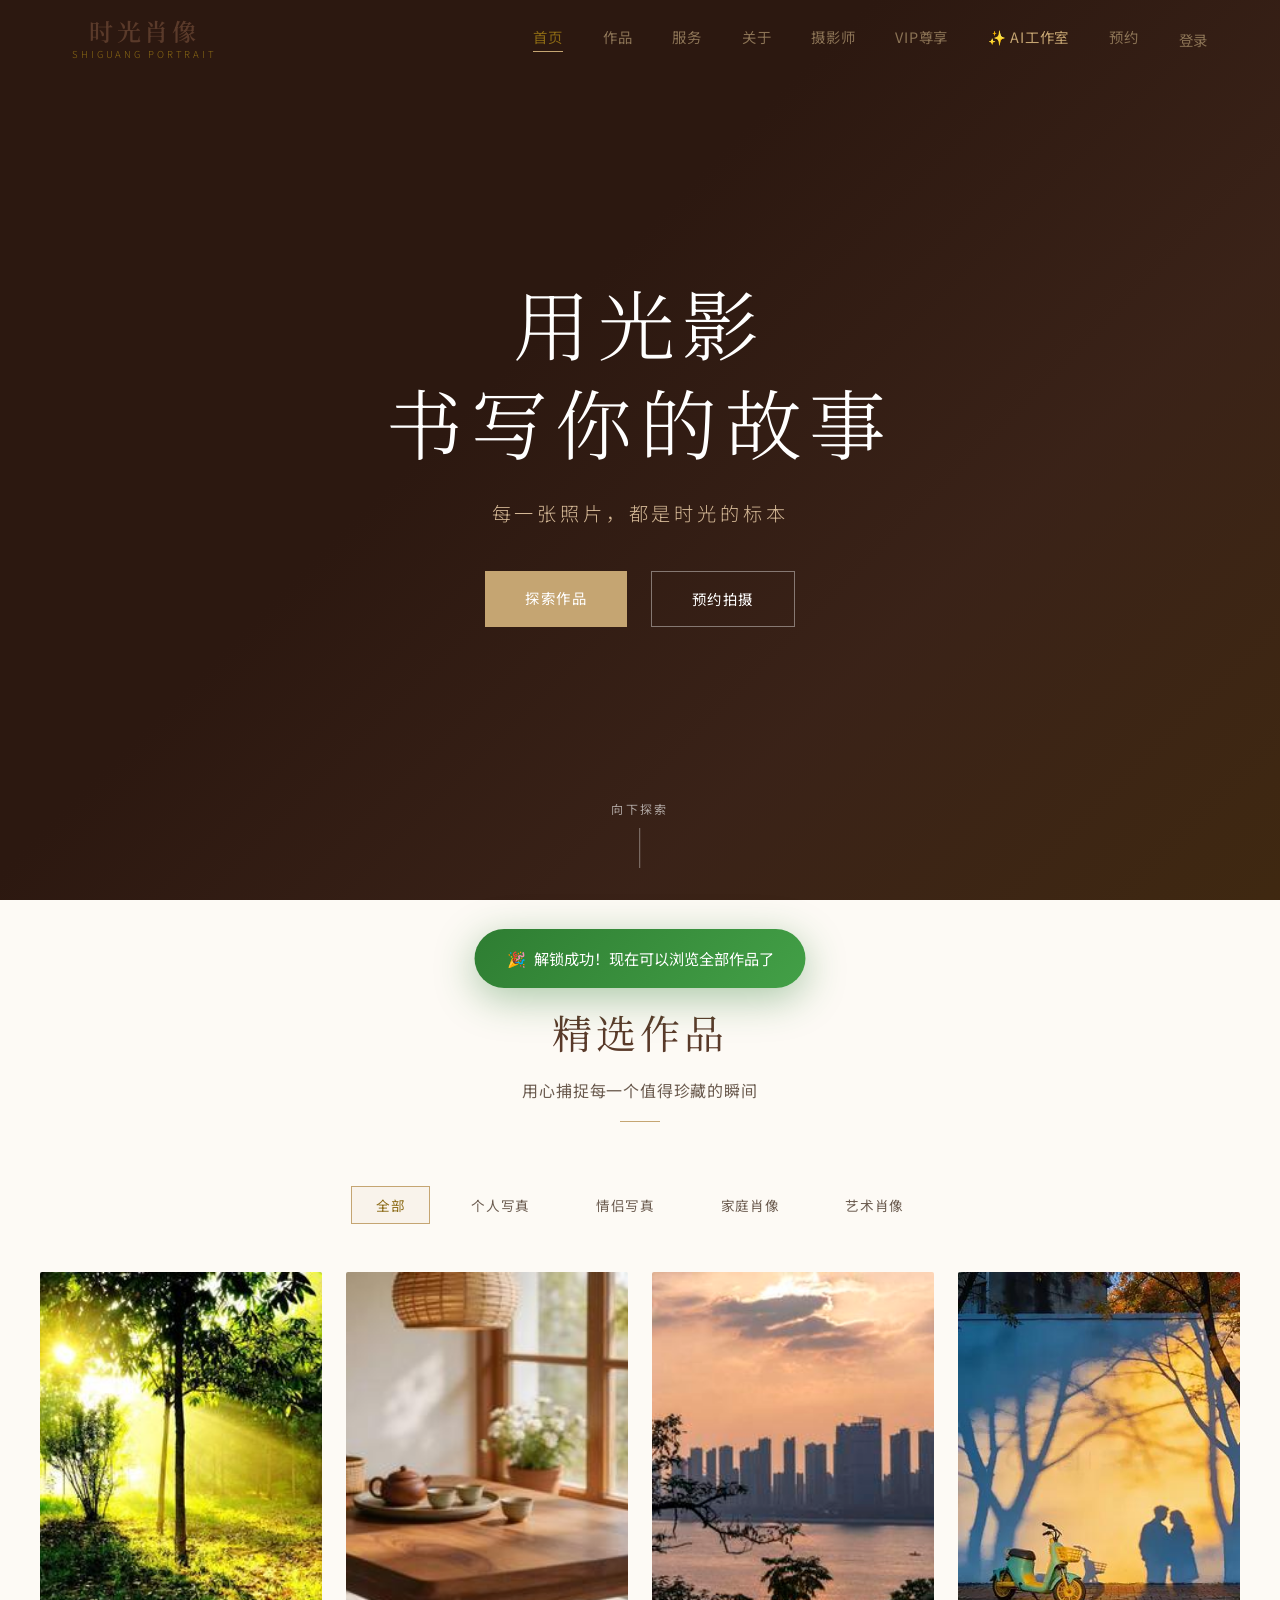
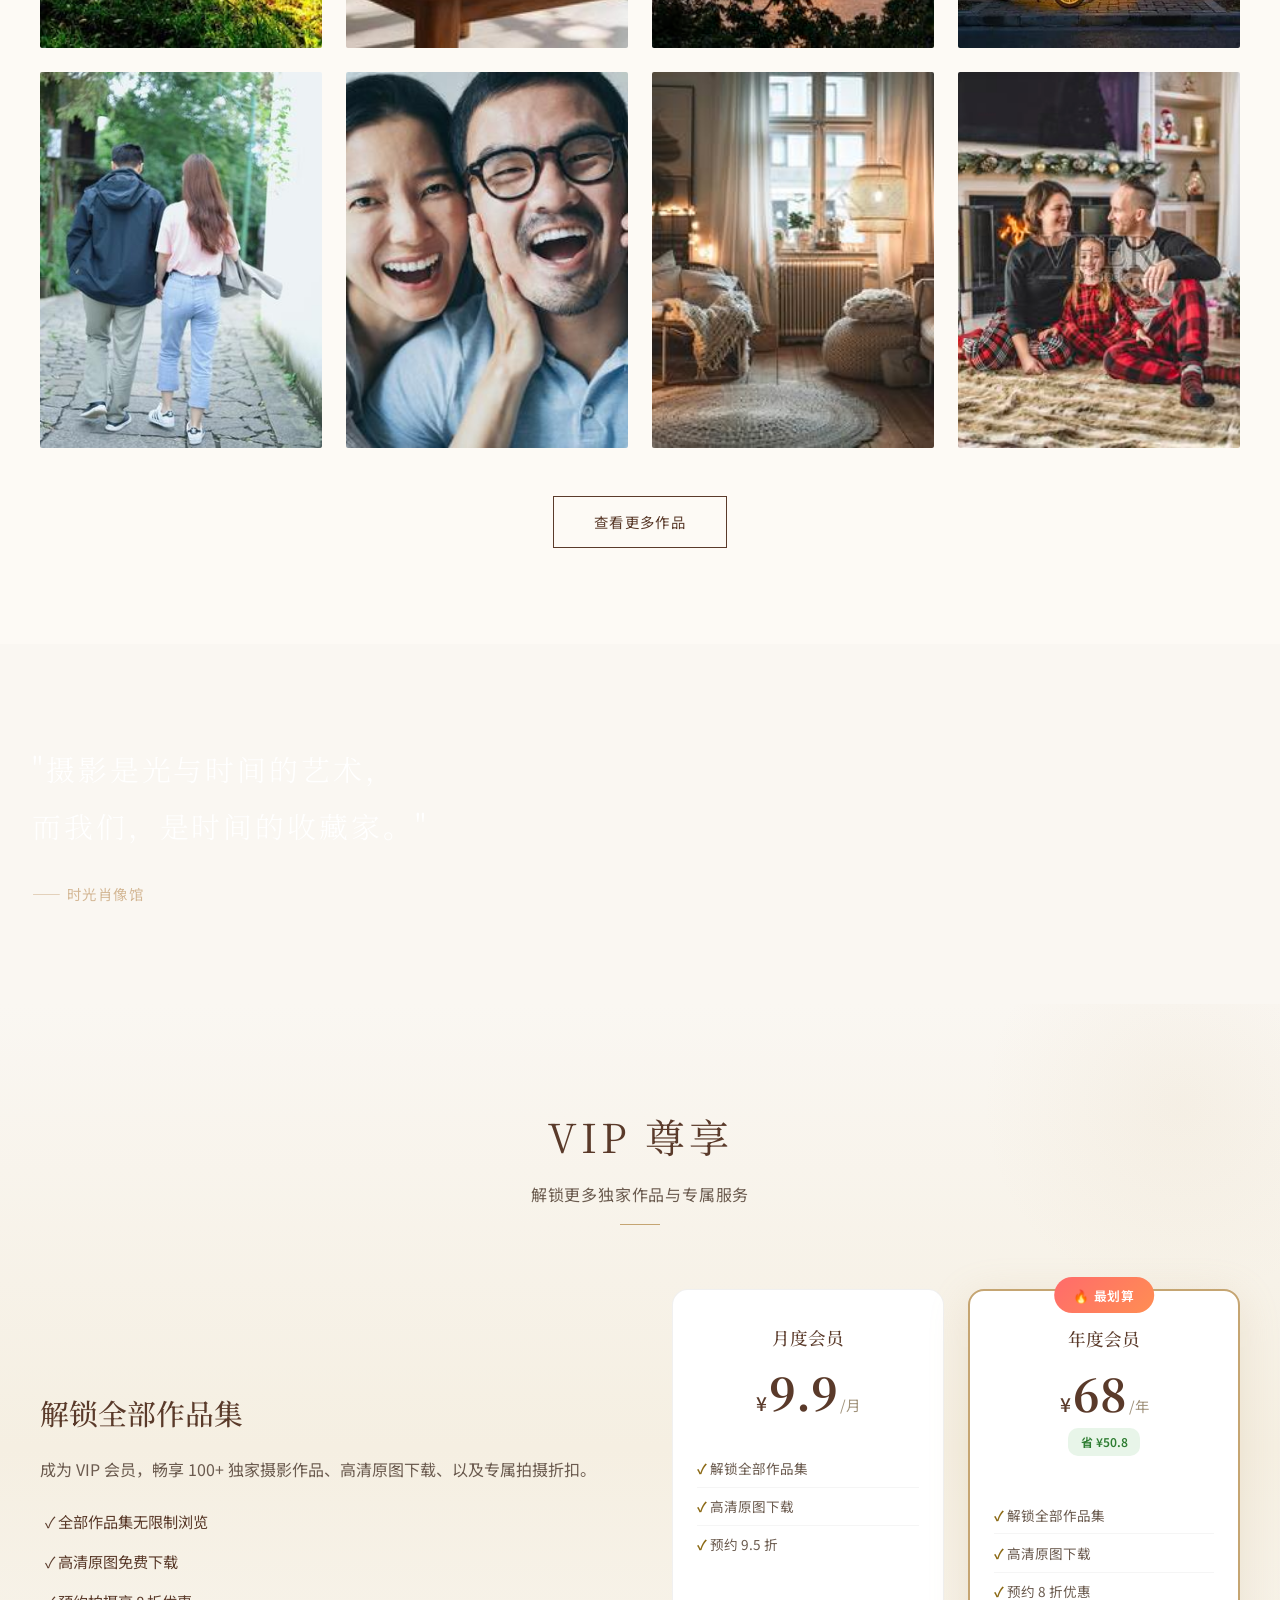
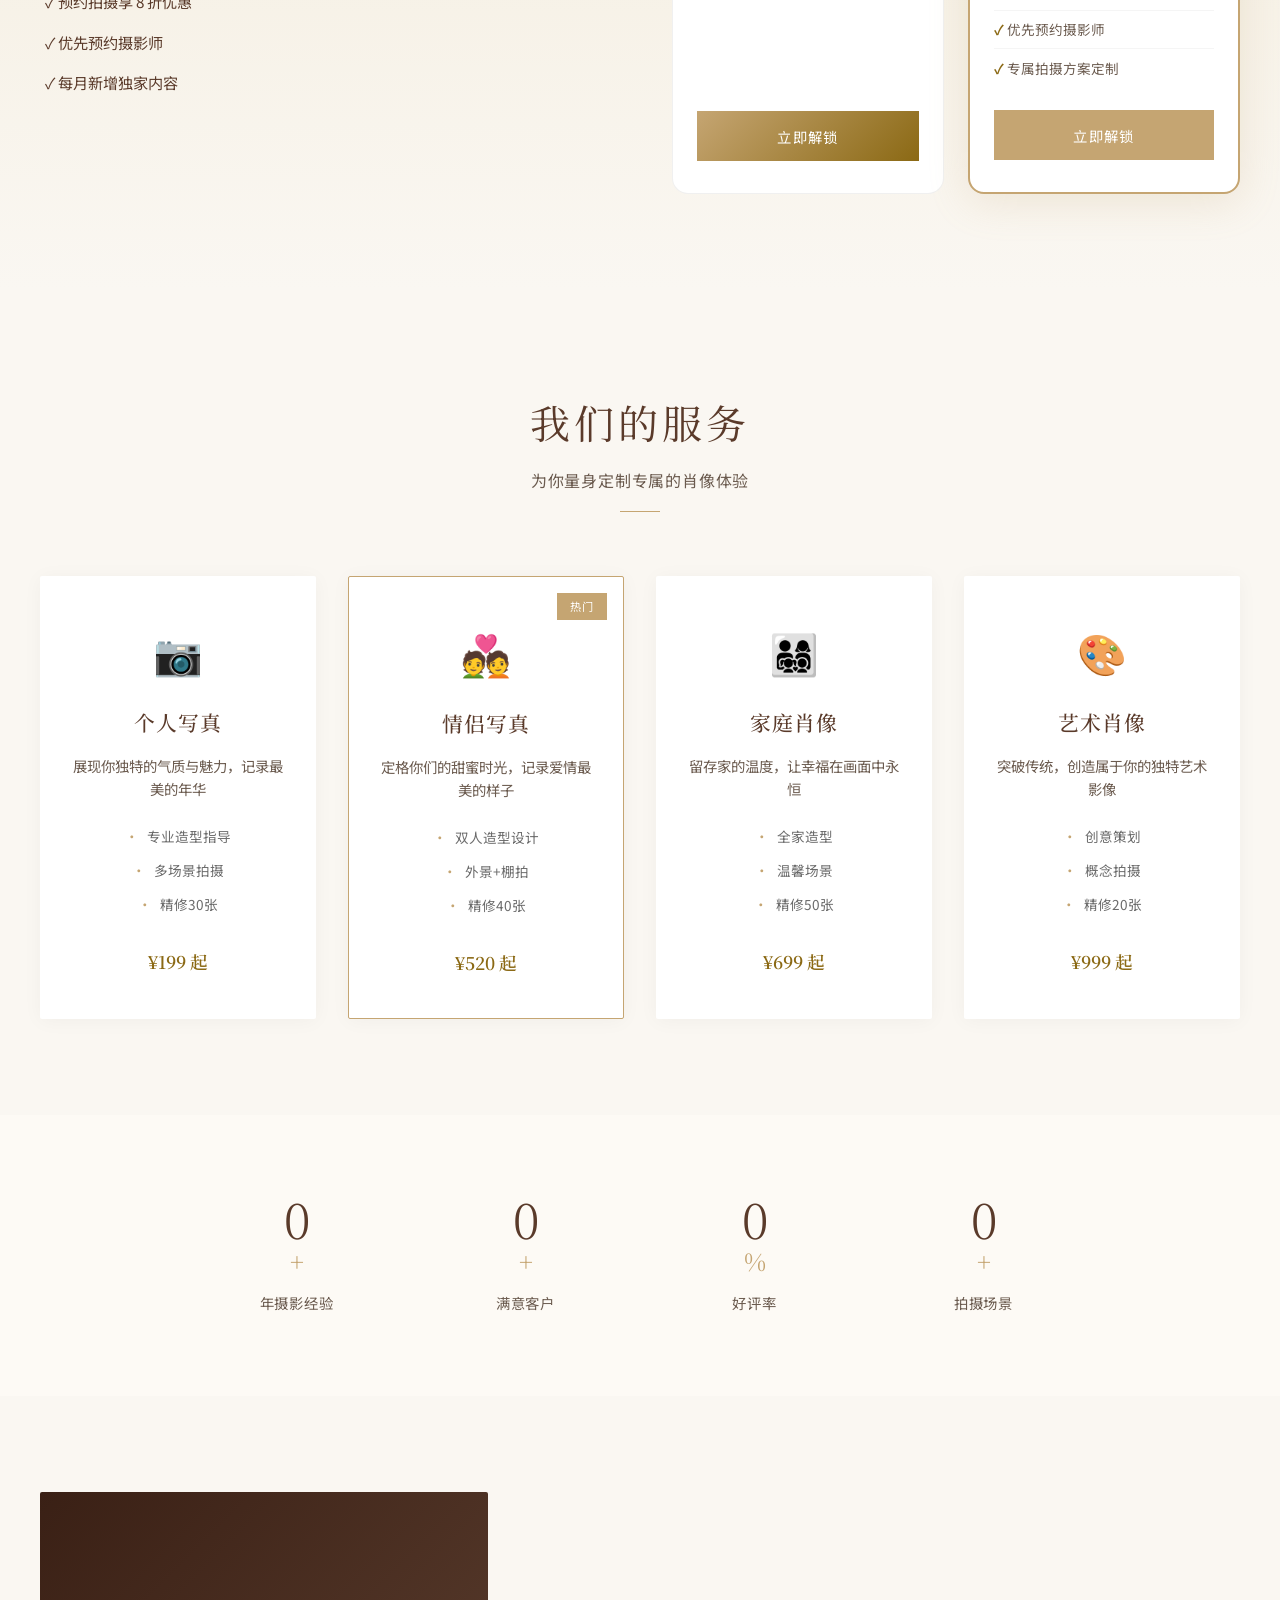
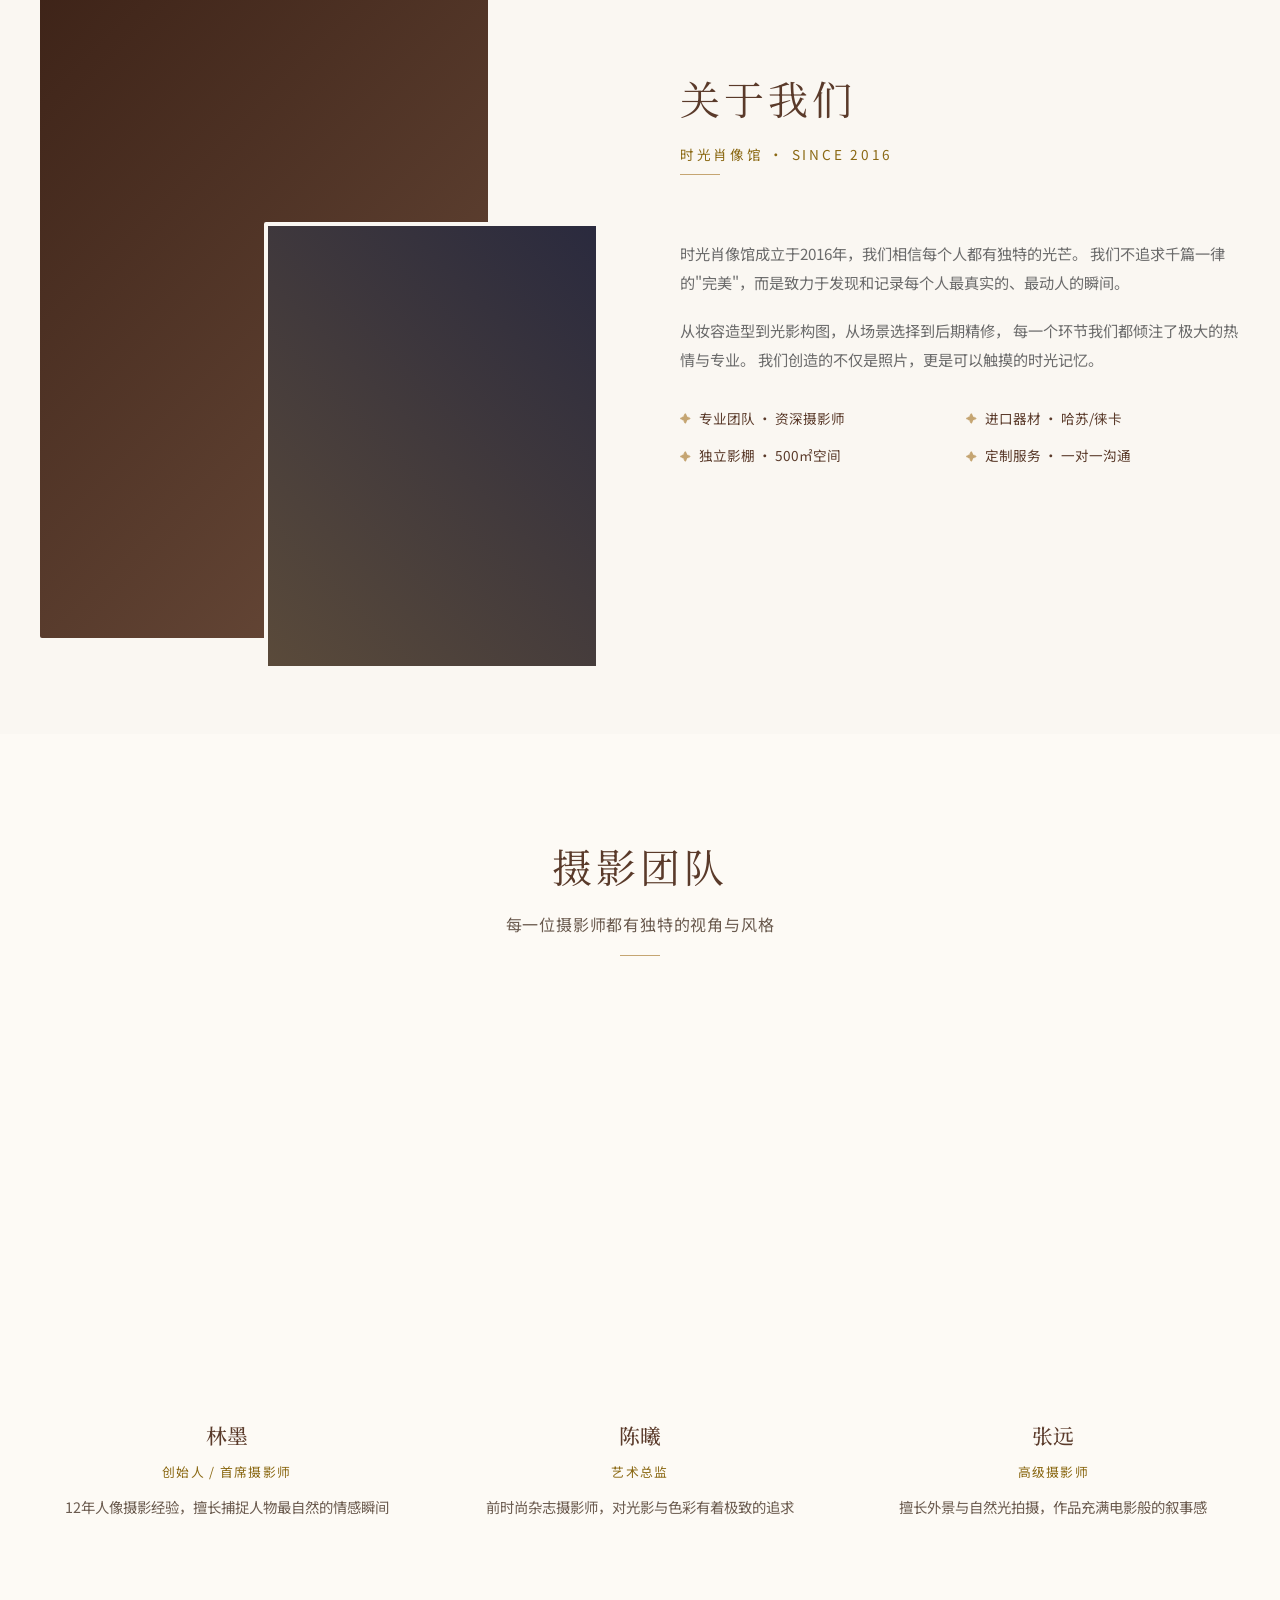
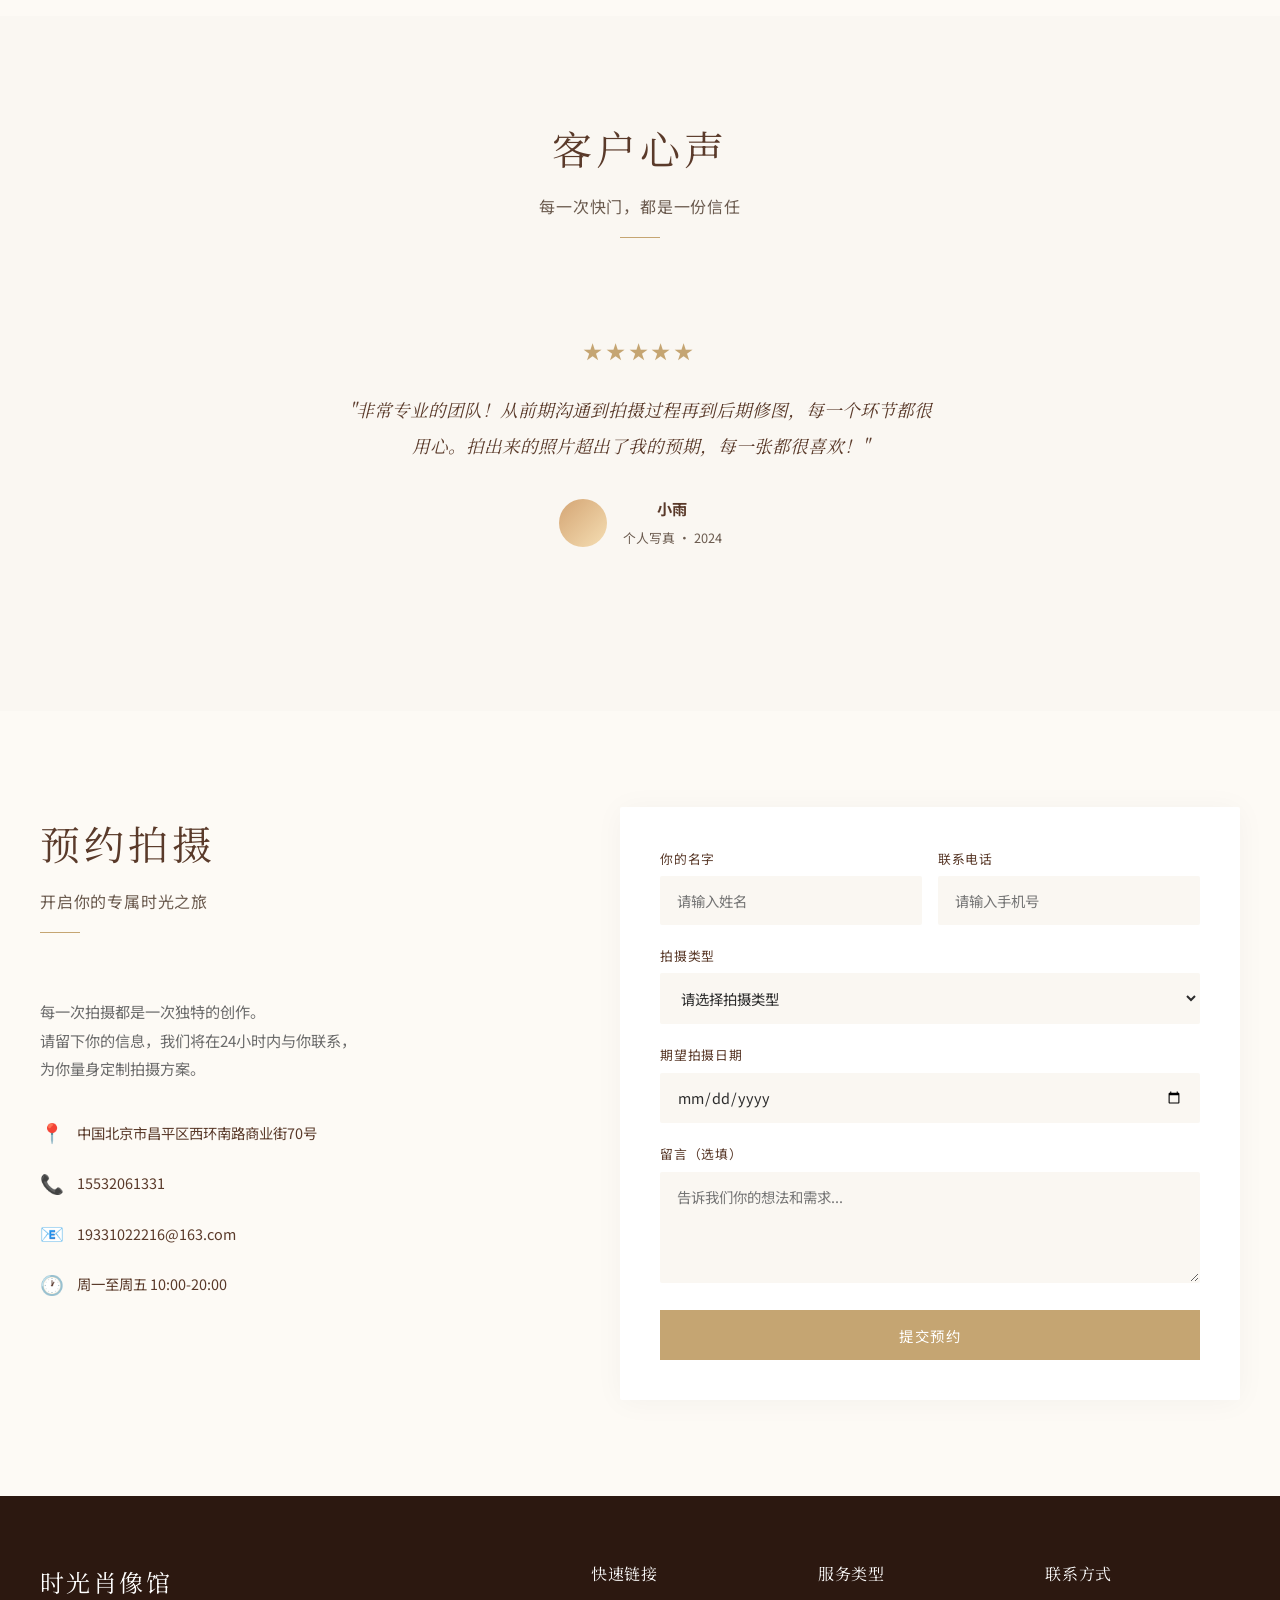
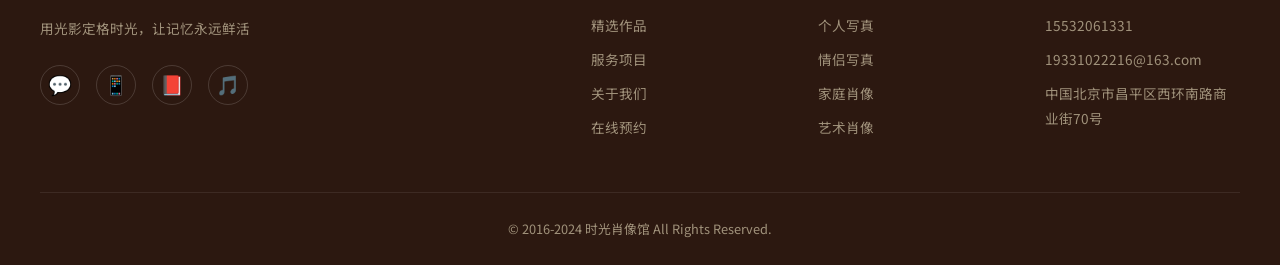
==== commit 97c48721: "v12: local image folders, just drag photos in and rename" ====
--- a/admin.html
+++ b/admin.html
@@ -6,7 +6,7 @@
     <link rel="icon" href="data:image/svg+xml,<svg xmlns=%22http://www.w3.org/2000/svg%22 viewBox=%220 0 100 100%22><rect width=%22100%22 height=%22100%22 rx=%2220%22 fill=%22%232c1810%22/><text x=%2250%22 y=%2268%22 font-size=%2255%22 text-anchor=%22middle%22 fill=%22%23c5a572%22 font-family=%22serif%22>%E6%97%B6</text></svg>">
     <meta name="viewport" content="width=device-width, initial-scale=1.0">
     <title>管理后台 - 时光肖像馆</title>
-    <link rel="stylesheet" href="css/style.css?v=9">
+    <link rel="stylesheet" href="css/style.css?v=12">
     <style>
         :root{--bg:#f5f0e8;--sidebar:#2c1810;--gold:#c5a572;--gold-dark:#8b6914;--brown:#5a3a2a}
         *{margin:0;padding:0;box-sizing:border-box}
@@ -228,7 +228,7 @@
     </div>
 </div>
 
-<script src="js/main.js?v=9"></script>
+<script src="js/main.js?v=12"></script>
 <script>
 (function(){
   var s = JSON.parse(localStorage.getItem('sg_session')||'null');
--- a/css/style.css
+++ b/css/style.css
@@ -258,26 +258,26 @@
 }
 
 .hero-img-1 {
-    background-image: url(https://images.unsplash.com/photo-1605134513245-7e5e88b4e9ce?w=800&h=800&fit=crop), linear-gradient(135deg, #2c1810 0%, #5a3a2a 30%, #8b6914 60%, #d4b896 100%);
+    background-image: url(images/hero/hero-1.jpg), linear-gradient(135deg, #2c1810 0%, #5a3a2a 30%, #8b6914 60%, #d4b896 100%);
     animation-delay: 0s;
 }
 
 .hero-img-2 {
-    background-image: url(https://images.unsplash.com/photo-1544005313-94ddf0286df2?w=800&h=800&fit=crop), linear-gradient(225deg, #1a1a2e 0%, #3d3d5c 30%, #6b4c3b 60%, #8b7355 100%);
+    background-image: url(images/hero/hero-2.jpg), linear-gradient(225deg, #1a1a2e 0%, #3d3d5c 30%, #6b4c3b 60%, #8b7355 100%);
     animation-delay: 4s;
 }
 
 .hero-img-3 {
-    background-image: url(https://images.unsplash.com/photo-1529626455594-4ff0802cfb7e?w=800&h=800&fit=crop), linear-gradient(315deg, #1b2838 0%, #2a475e 30%, #4a6a6a 60%, #a0927b 100%);
+    background-image: url(images/hero/hero-3.jpg), linear-gradient(315deg, #1b2838 0%, #2a475e 30%, #4a6a6a 60%, #a0927b 100%);
     animation-delay: 8s;
 }
 .hero-img-4 {
-    background-image: url(https://images.unsplash.com/photo-1517841905240-4729884df551?w=800&h=800&fit=crop), linear-gradient(45deg, #1a1a2e 0%, #2a475e 30%, #4a6a6a 60%, #a0927b 100%);
+    background-image: url(images/hero/hero-4.jpg), linear-gradient(45deg, #1a1a2e 0%, #2a475e 30%, #4a6a6a 60%, #a0927b 100%);
     animation-delay: 12s;
 }
 
 .hero-img-5 {
-    background-image: url(https://images.unsplash.com/photo-1514315384767-ee66afb8e28e?w=800&h=800&fit=crop), linear-gradient(180deg, #2c1810 0%, #5a3a2a 30%, #8b6914 60%, #d4b896 100%);
+    background-image: url(images/hero/hero-5.jpg), linear-gradient(180deg, #2c1810 0%, #5a3a2a 30%, #8b6914 60%, #d4b896 100%);
     animation-delay: 16s;
 }
 
@@ -586,11 +586,7 @@
 }
 
 /* --- Parallax Quote --- */
-.parallax-quote {
-    position: relative;
-    padding: 8rem 2rem;
-    text-align: center;
-    background: url(https://images.unsplash.com/photo-photo-1441974231531-c6227db76b6e?w=1000&h=1080&fit=crop), linear-gradient(135deg, var(--color-brown-dark), var(--color-brown));
+.url(images/hero/hero-bg.jpg), linear-gradient(135deg, var(--color-brown-dark), var(--color-brown));
     background-attachment: fixed;
     background-size: cover;
 }
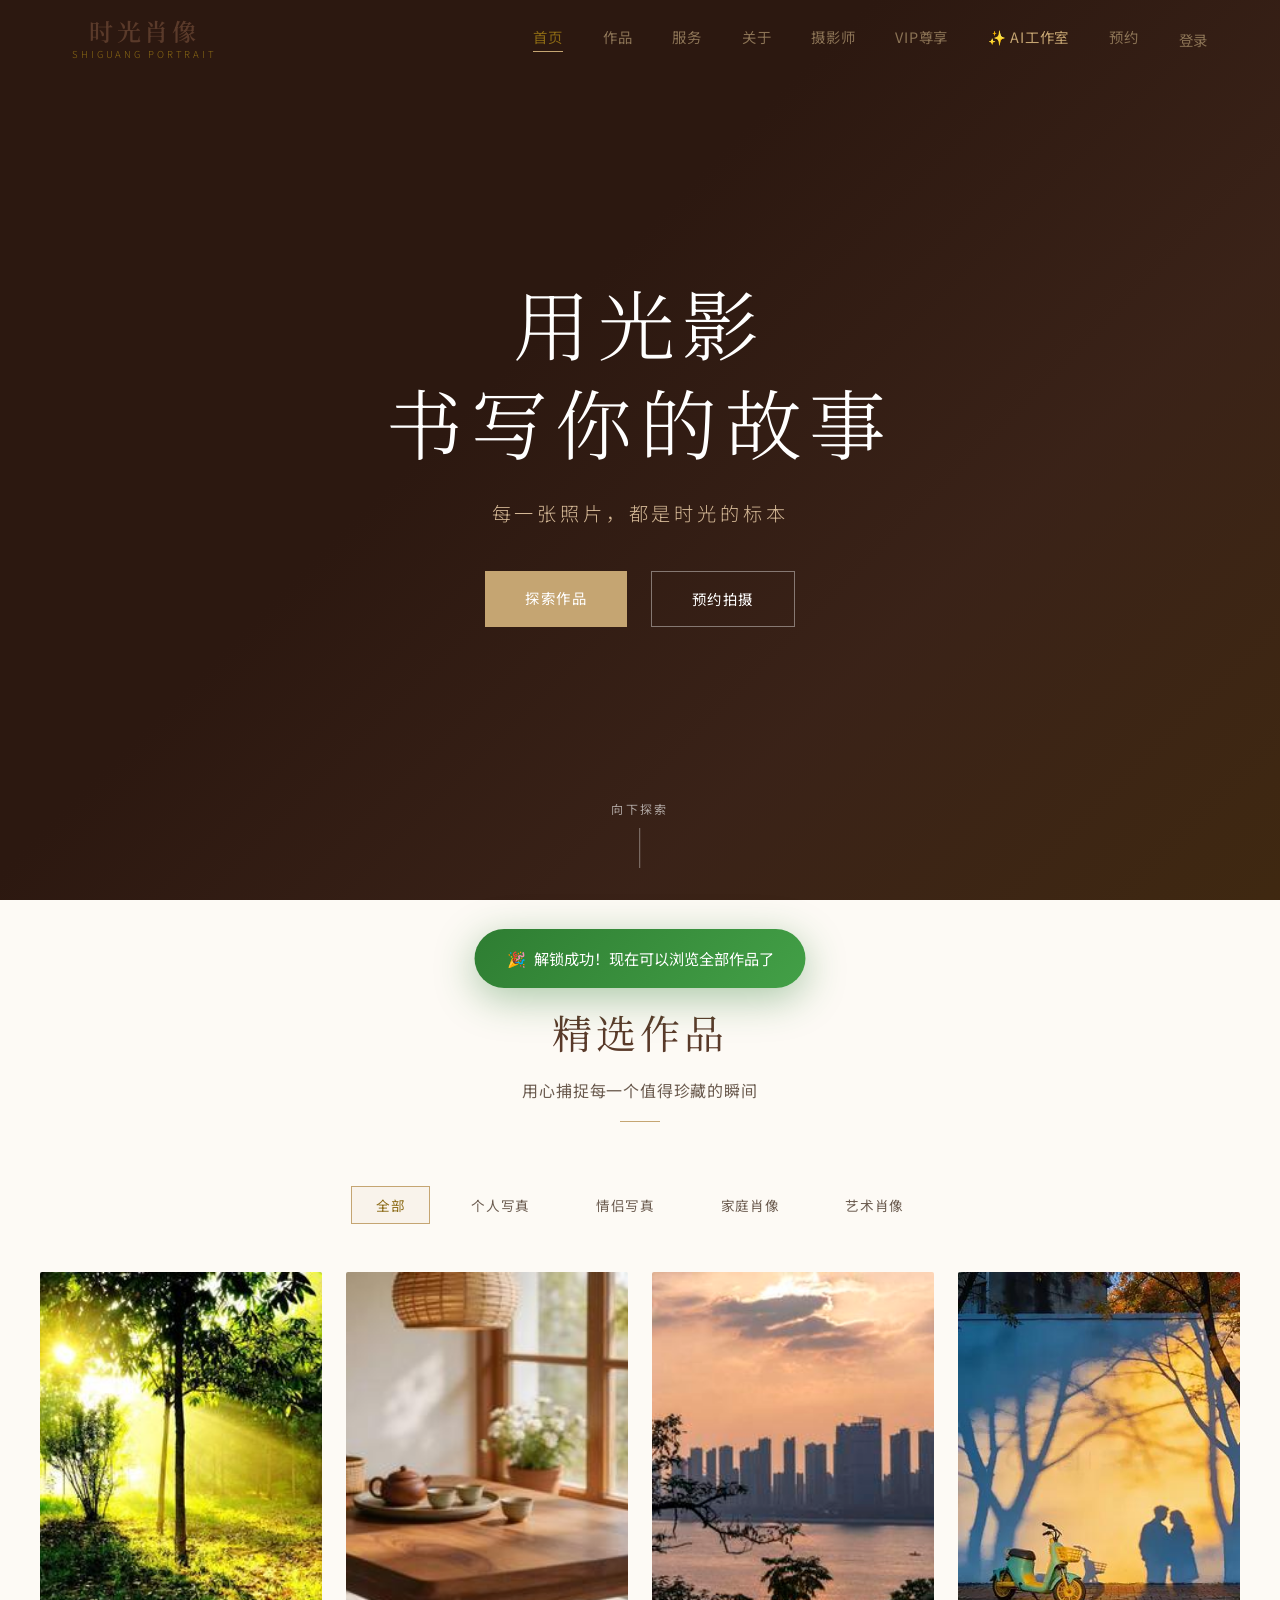
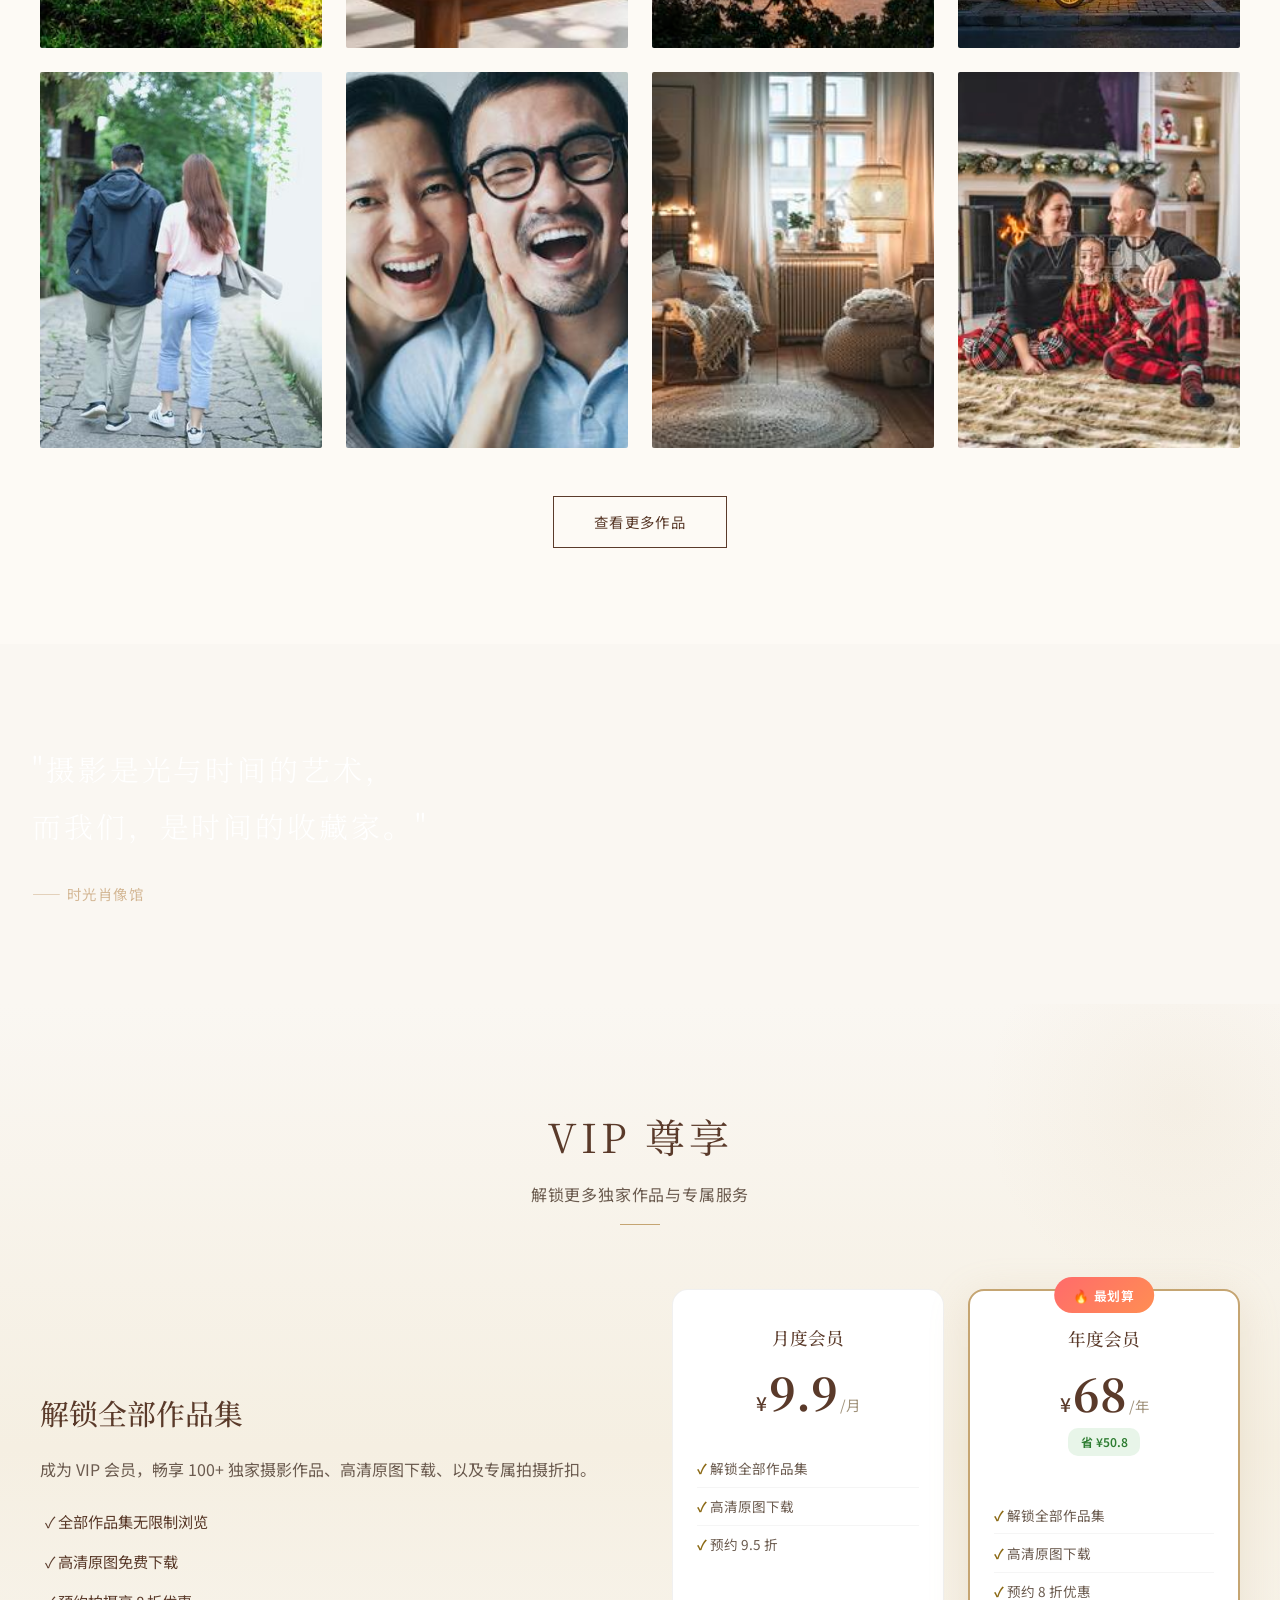
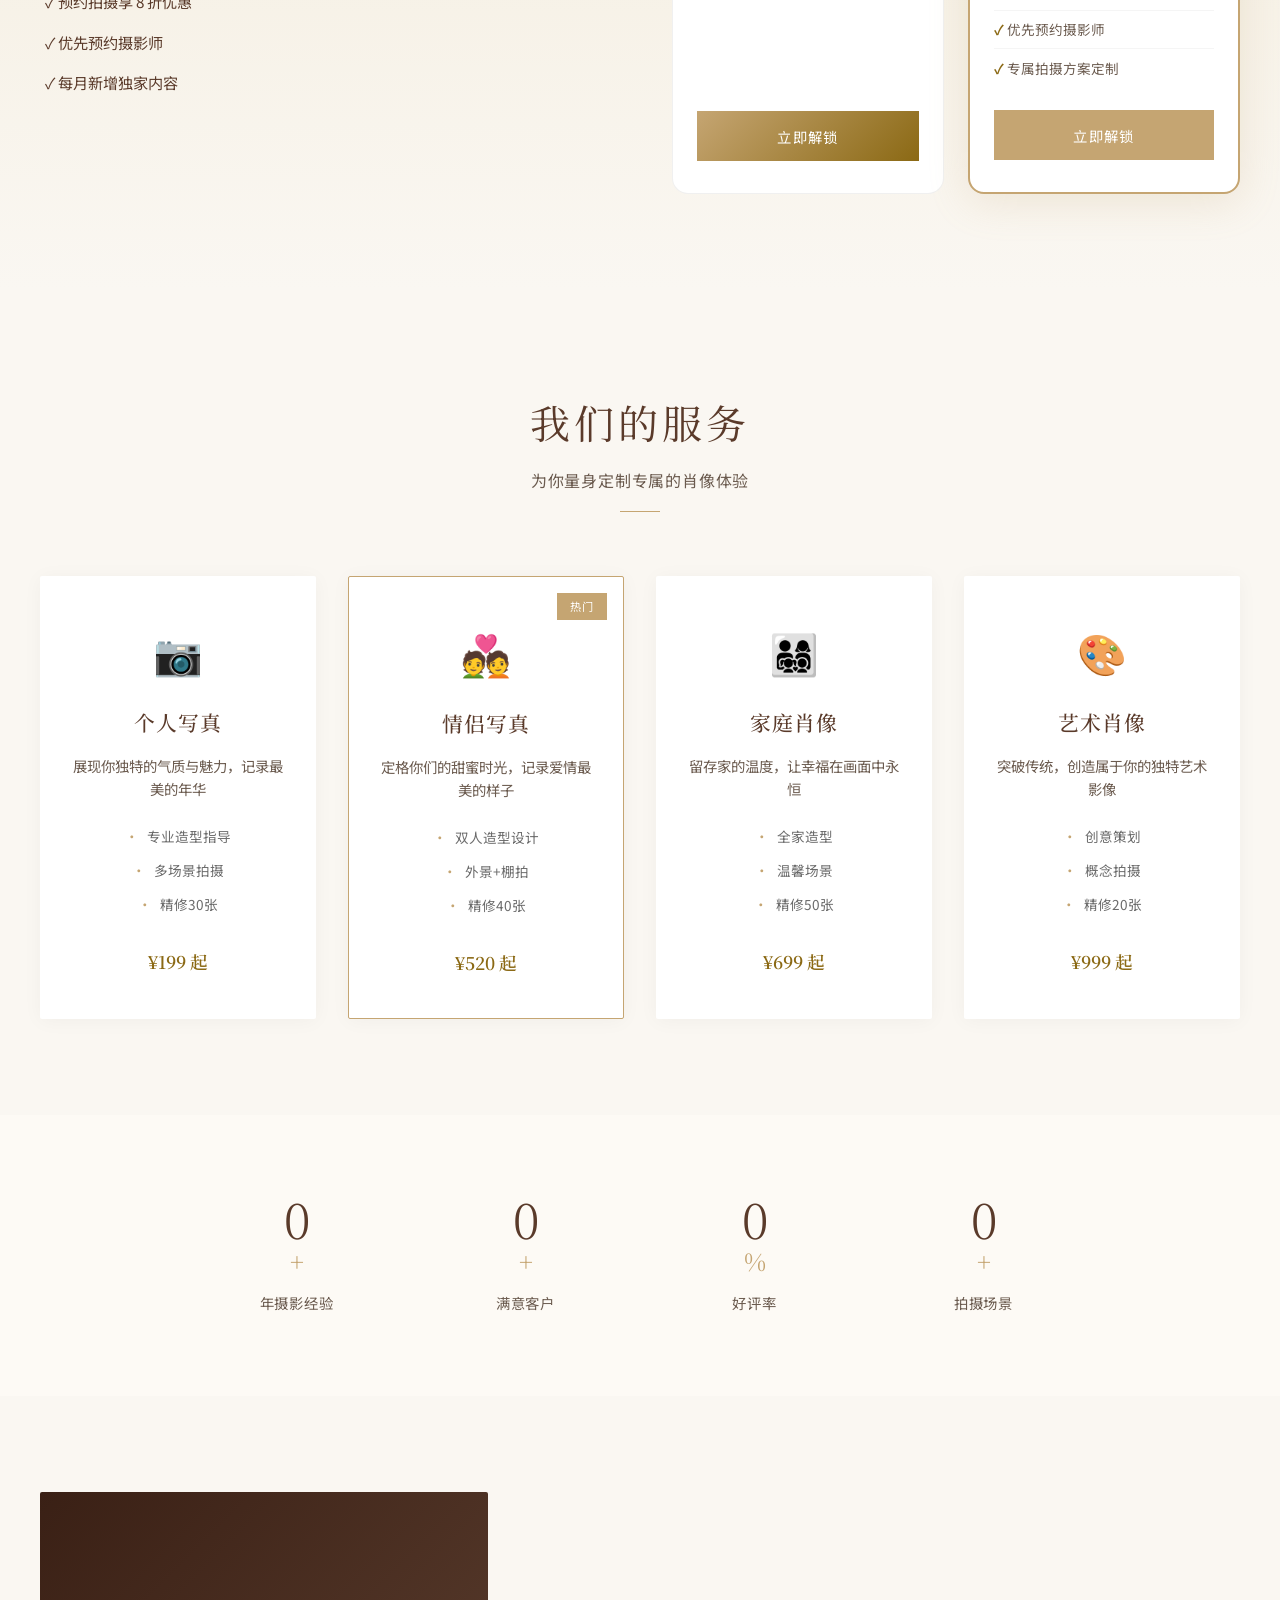
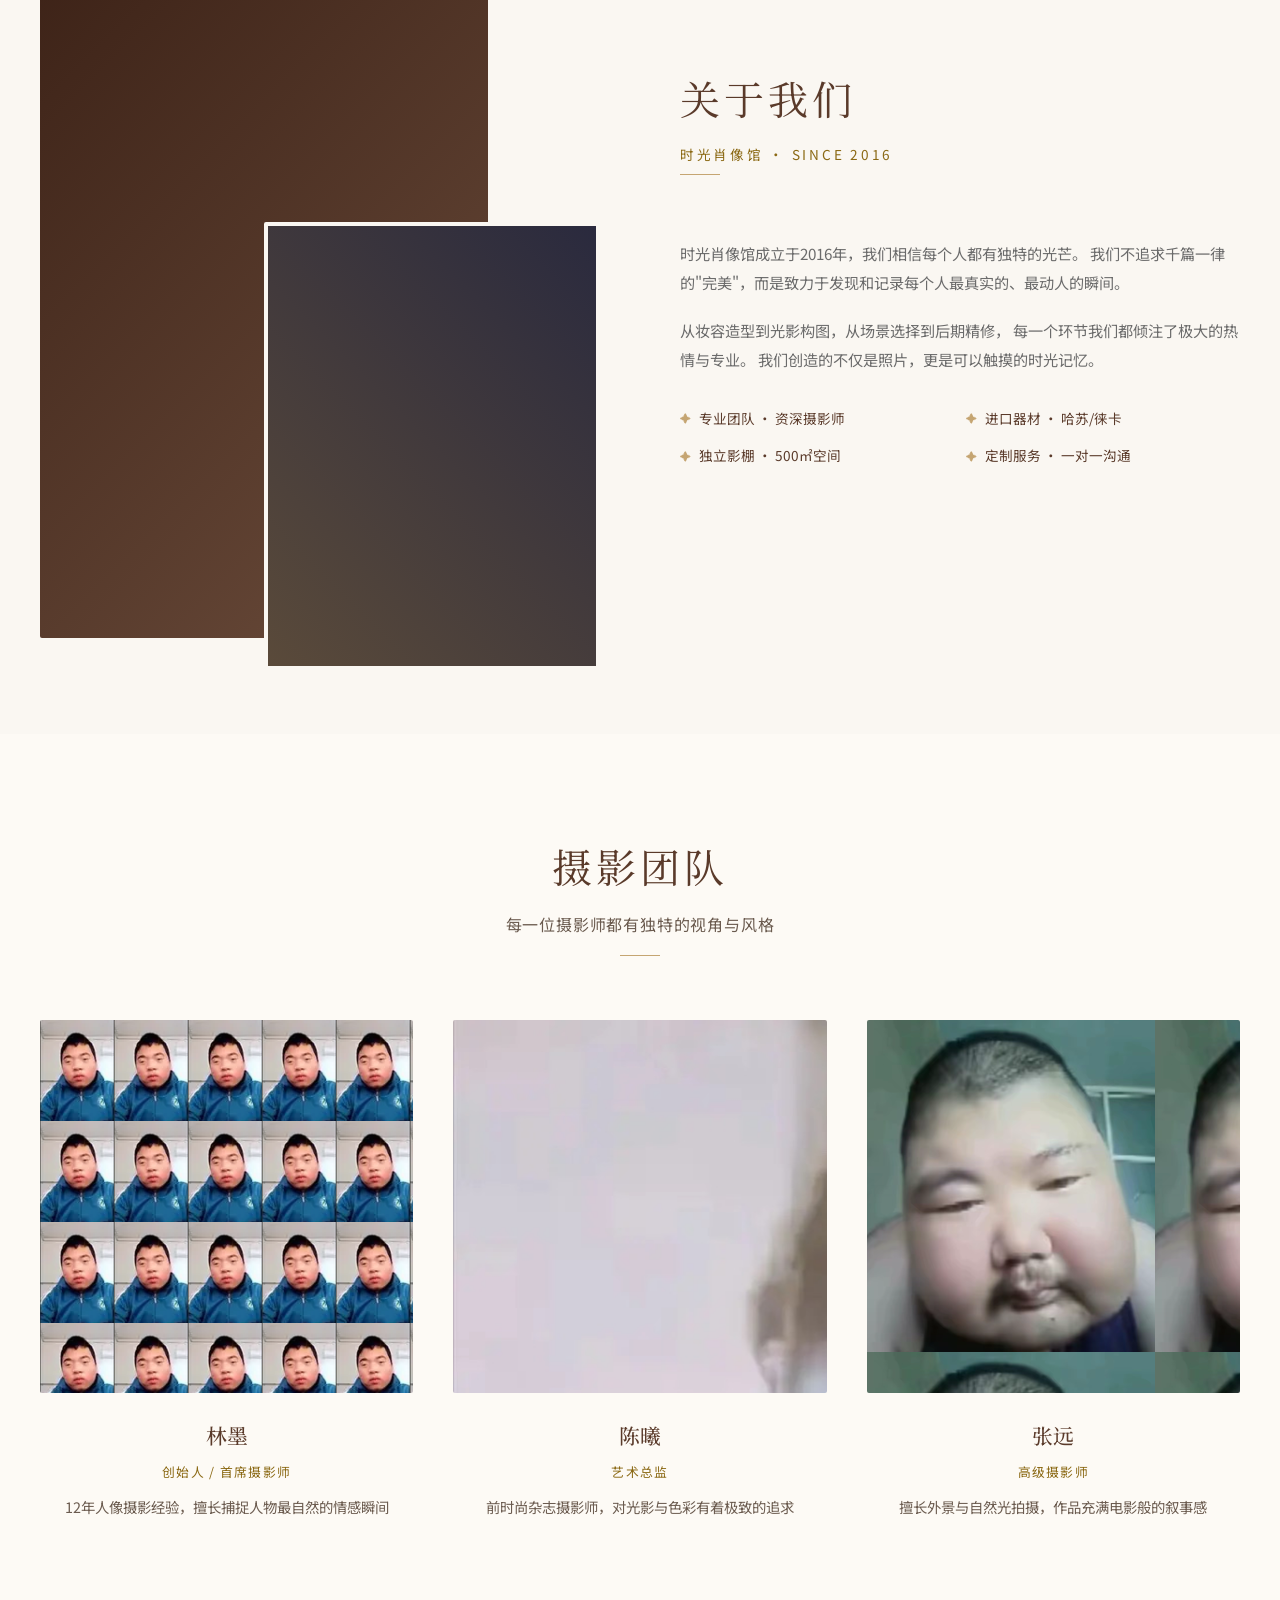
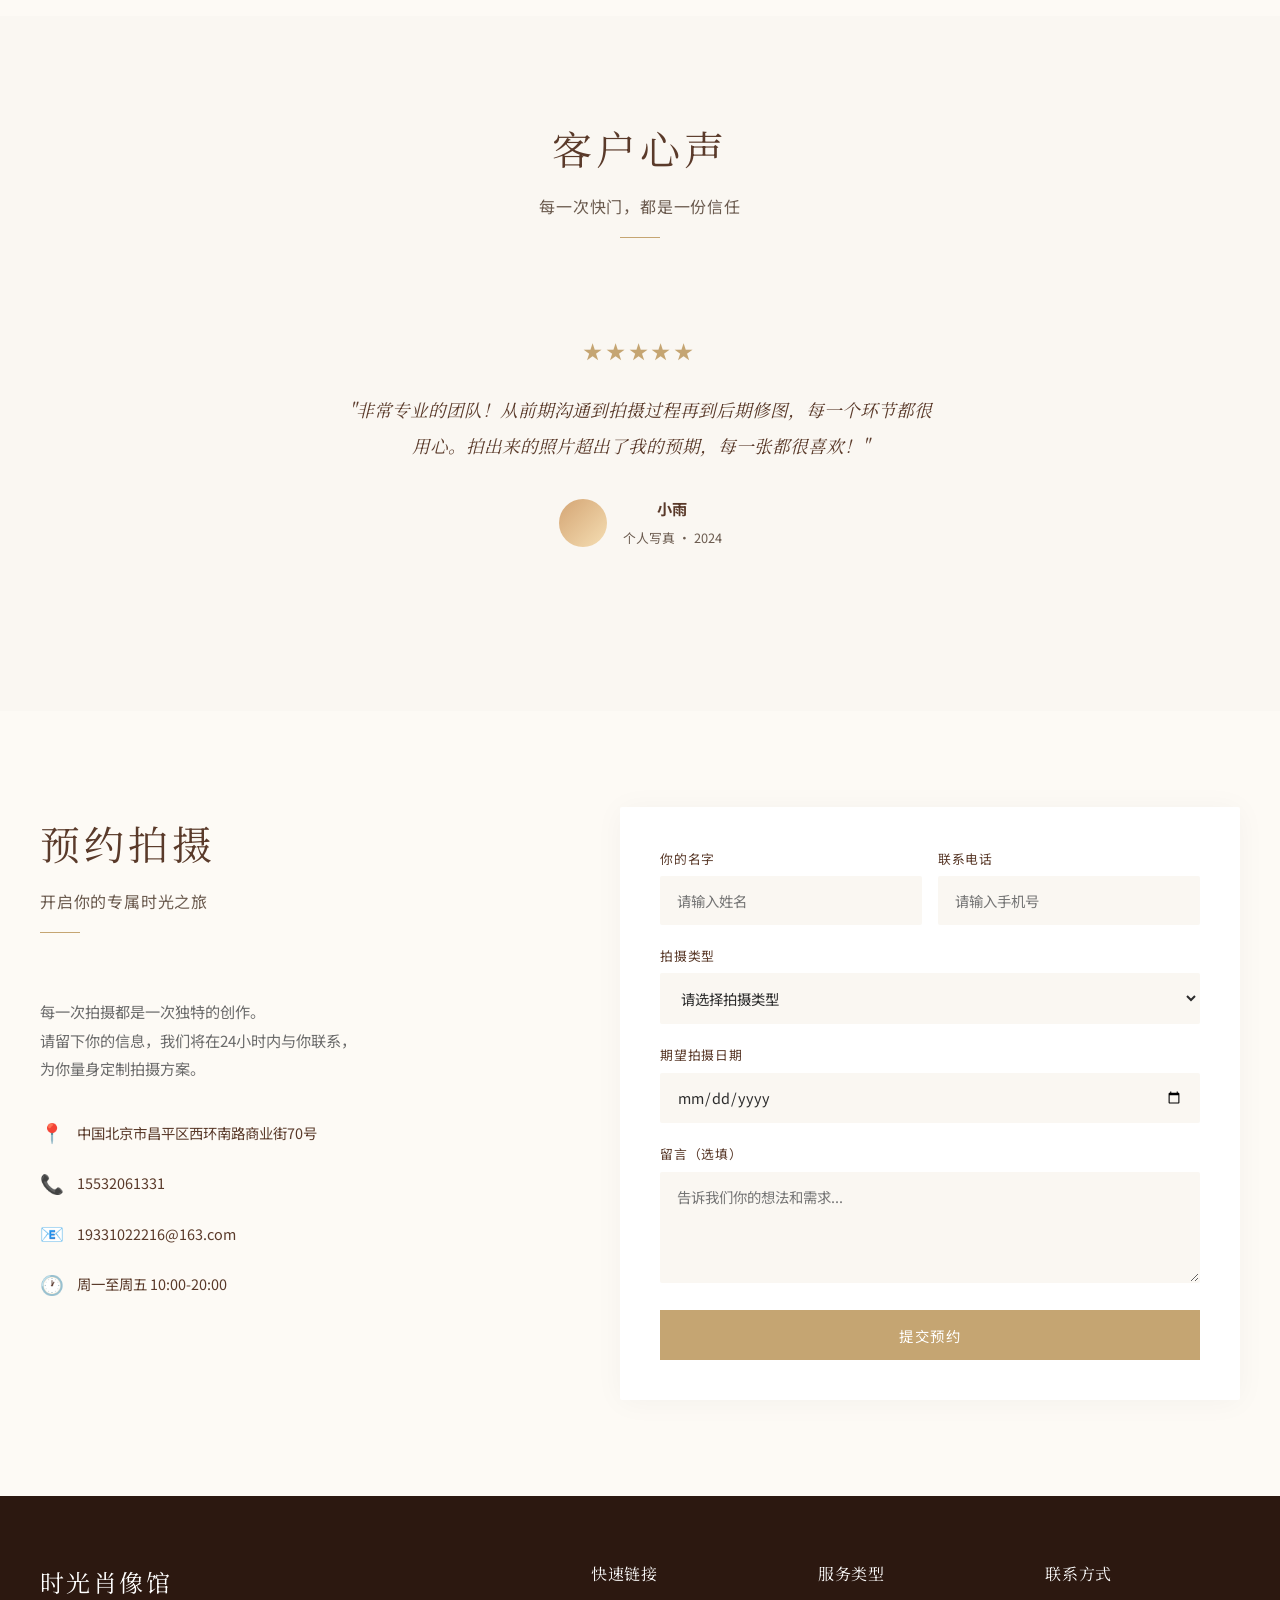
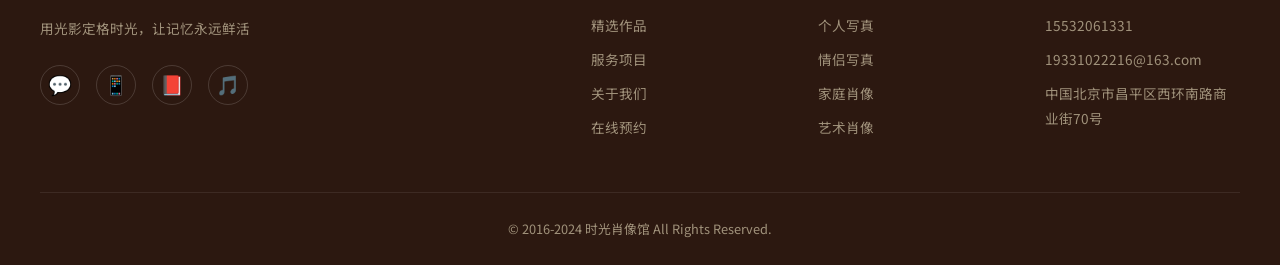
==== commit 3acb7665: "v13: fix hero CSS path, team photo syntax, cache bust" ====
--- a/admin.html
+++ b/admin.html
@@ -6,7 +6,7 @@
     <link rel="icon" href="data:image/svg+xml,<svg xmlns=%22http://www.w3.org/2000/svg%22 viewBox=%220 0 100 100%22><rect width=%22100%22 height=%22100%22 rx=%2220%22 fill=%22%232c1810%22/><text x=%2250%22 y=%2268%22 font-size=%2255%22 text-anchor=%22middle%22 fill=%22%23c5a572%22 font-family=%22serif%22>%E6%97%B6</text></svg>">
     <meta name="viewport" content="width=device-width, initial-scale=1.0">
     <title>管理后台 - 时光肖像馆</title>
-    <link rel="stylesheet" href="css/style.css?v=12">
+    <link rel="stylesheet" href="css/style.css?v=13">
     <style>
         :root{--bg:#f5f0e8;--sidebar:#2c1810;--gold:#c5a572;--gold-dark:#8b6914;--brown:#5a3a2a}
         *{margin:0;padding:0;box-sizing:border-box}
@@ -228,7 +228,7 @@
     </div>
 </div>
 
-<script src="js/main.js?v=12"></script>
+<script src="js/main.js?v=13"></script>
 <script>
 (function(){
   var s = JSON.parse(localStorage.getItem('sg_session')||'null');
--- a/css/style.css
+++ b/css/style.css
@@ -258,26 +258,26 @@
 }
 
 .hero-img-1 {
-    background-image: url(images/hero/hero-1.jpg), linear-gradient(135deg, #2c1810 0%, #5a3a2a 30%, #8b6914 60%, #d4b896 100%);
+    background-image: url(../images/hero/hero-1.jpg), linear-gradient(135deg, #2c1810 0%, #5a3a2a 30%, #8b6914 60%, #d4b896 100%);
     animation-delay: 0s;
 }
 
 .hero-img-2 {
-    background-image: url(images/hero/hero-2.jpg), linear-gradient(225deg, #1a1a2e 0%, #3d3d5c 30%, #6b4c3b 60%, #8b7355 100%);
+    background-image: url(../images/hero/hero-2.jpg), linear-gradient(225deg, #1a1a2e 0%, #3d3d5c 30%, #6b4c3b 60%, #8b7355 100%);
     animation-delay: 4s;
 }
 
 .hero-img-3 {
-    background-image: url(images/hero/hero-3.jpg), linear-gradient(315deg, #1b2838 0%, #2a475e 30%, #4a6a6a 60%, #a0927b 100%);
+    background-image: url(../images/hero/hero-3.jpg), linear-gradient(315deg, #1b2838 0%, #2a475e 30%, #4a6a6a 60%, #a0927b 100%);
     animation-delay: 8s;
 }
 .hero-img-4 {
-    background-image: url(images/hero/hero-4.jpg), linear-gradient(45deg, #1a1a2e 0%, #2a475e 30%, #4a6a6a 60%, #a0927b 100%);
+    background-image: url(../images/hero/hero-4.jpg), linear-gradient(45deg, #1a1a2e 0%, #2a475e 30%, #4a6a6a 60%, #a0927b 100%);
     animation-delay: 12s;
 }
 
 .hero-img-5 {
-    background-image: url(images/hero/hero-5.jpg), linear-gradient(180deg, #2c1810 0%, #5a3a2a 30%, #8b6914 60%, #d4b896 100%);
+    background-image: url(../images/hero/hero-5.jpg), linear-gradient(180deg, #2c1810 0%, #5a3a2a 30%, #8b6914 60%, #d4b896 100%);
     animation-delay: 16s;
 }
 
@@ -586,7 +586,7 @@
 }
 
 /* --- Parallax Quote --- */
-.url(images/hero/hero-bg.jpg), linear-gradient(135deg, var(--color-brown-dark), var(--color-brown));
+.url(../images/hero/hero-bg.jpg), linear-gradient(135deg, var(--color-brown-dark), var(--color-brown));
     background-attachment: fixed;
     background-size: cover;
 }
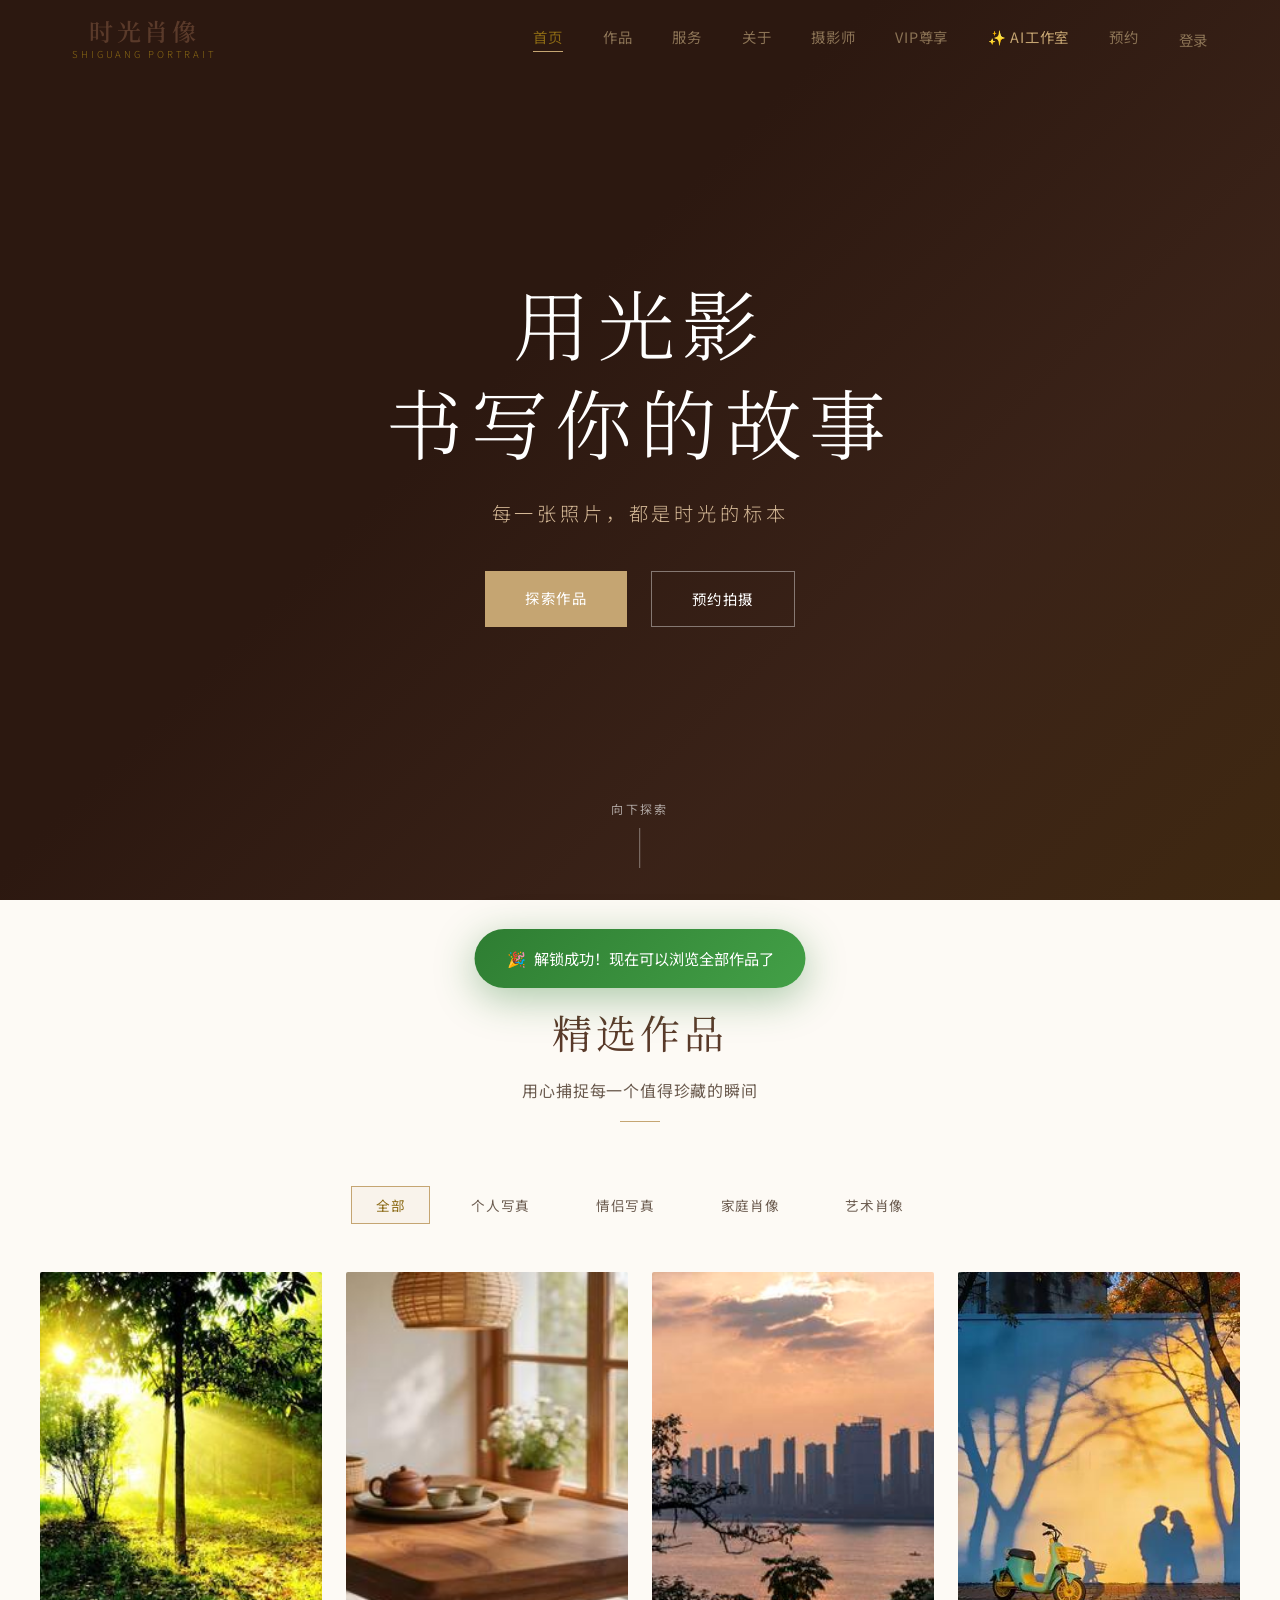
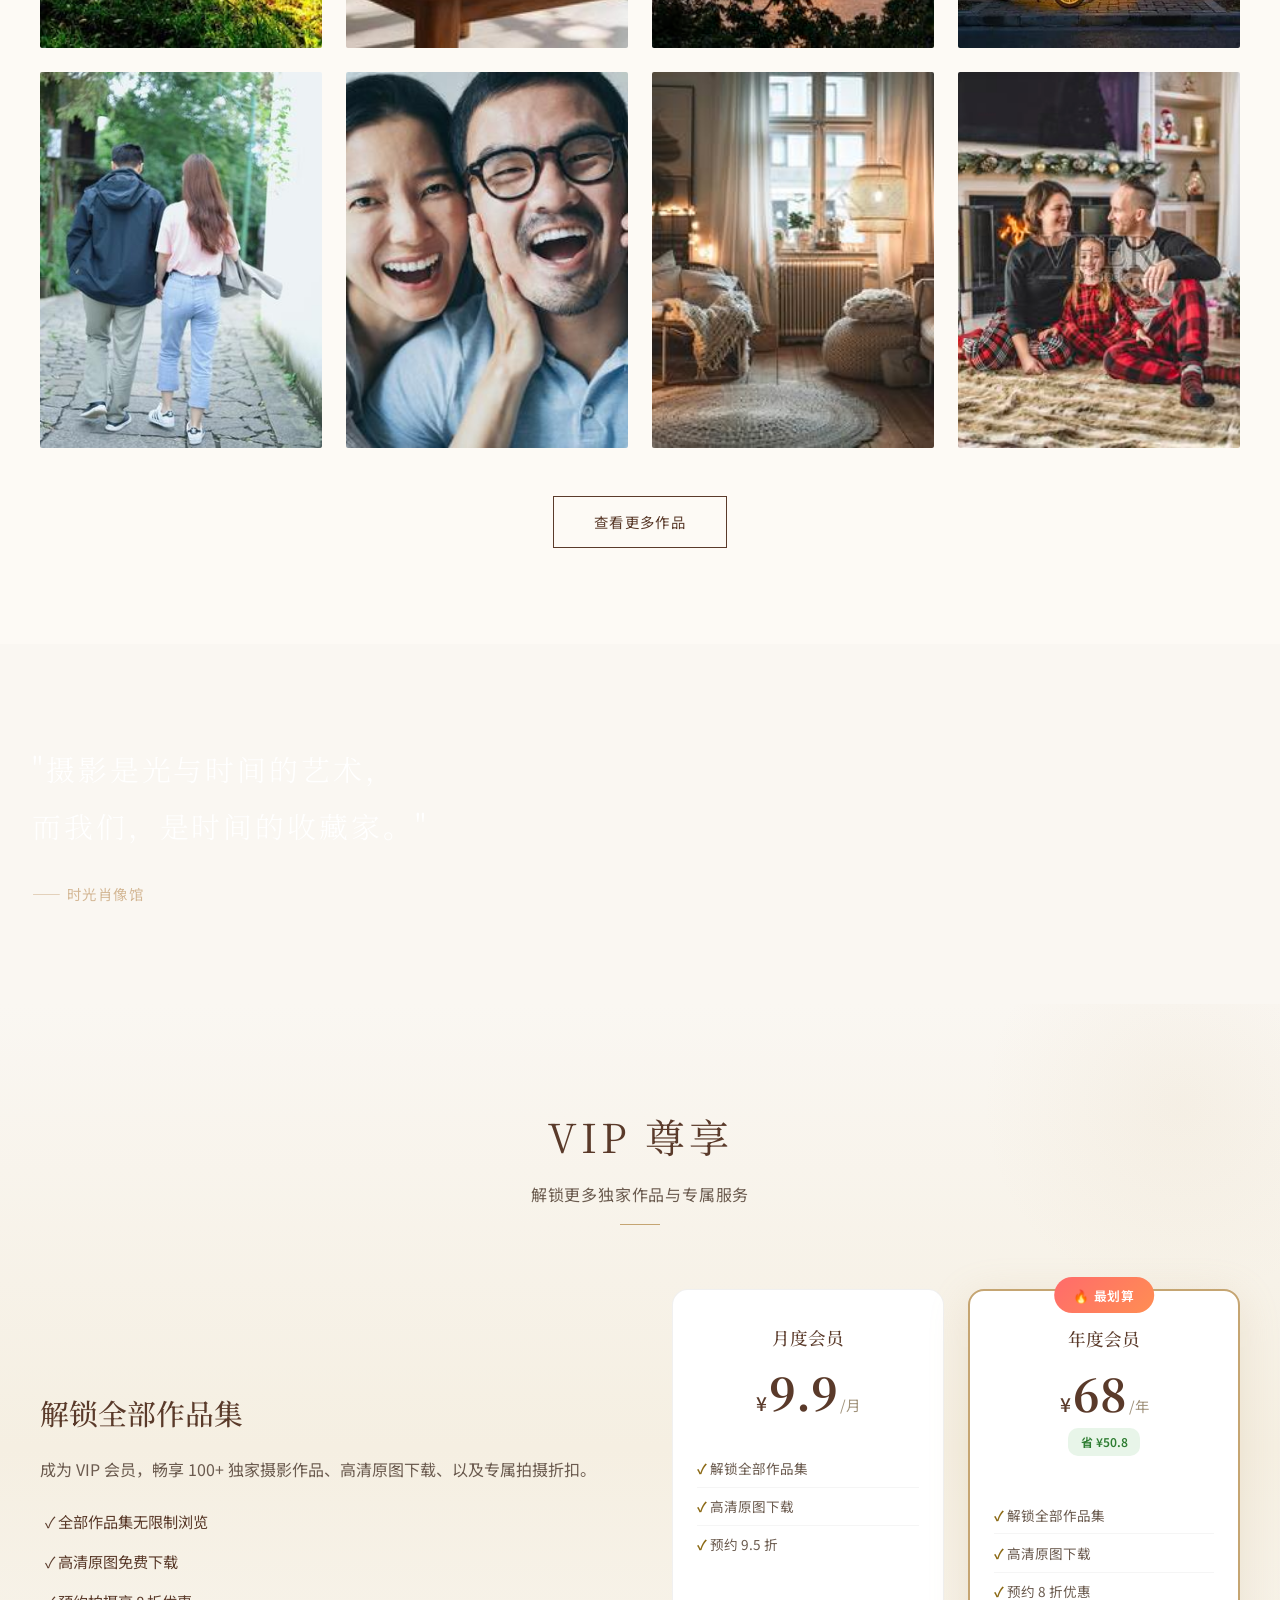
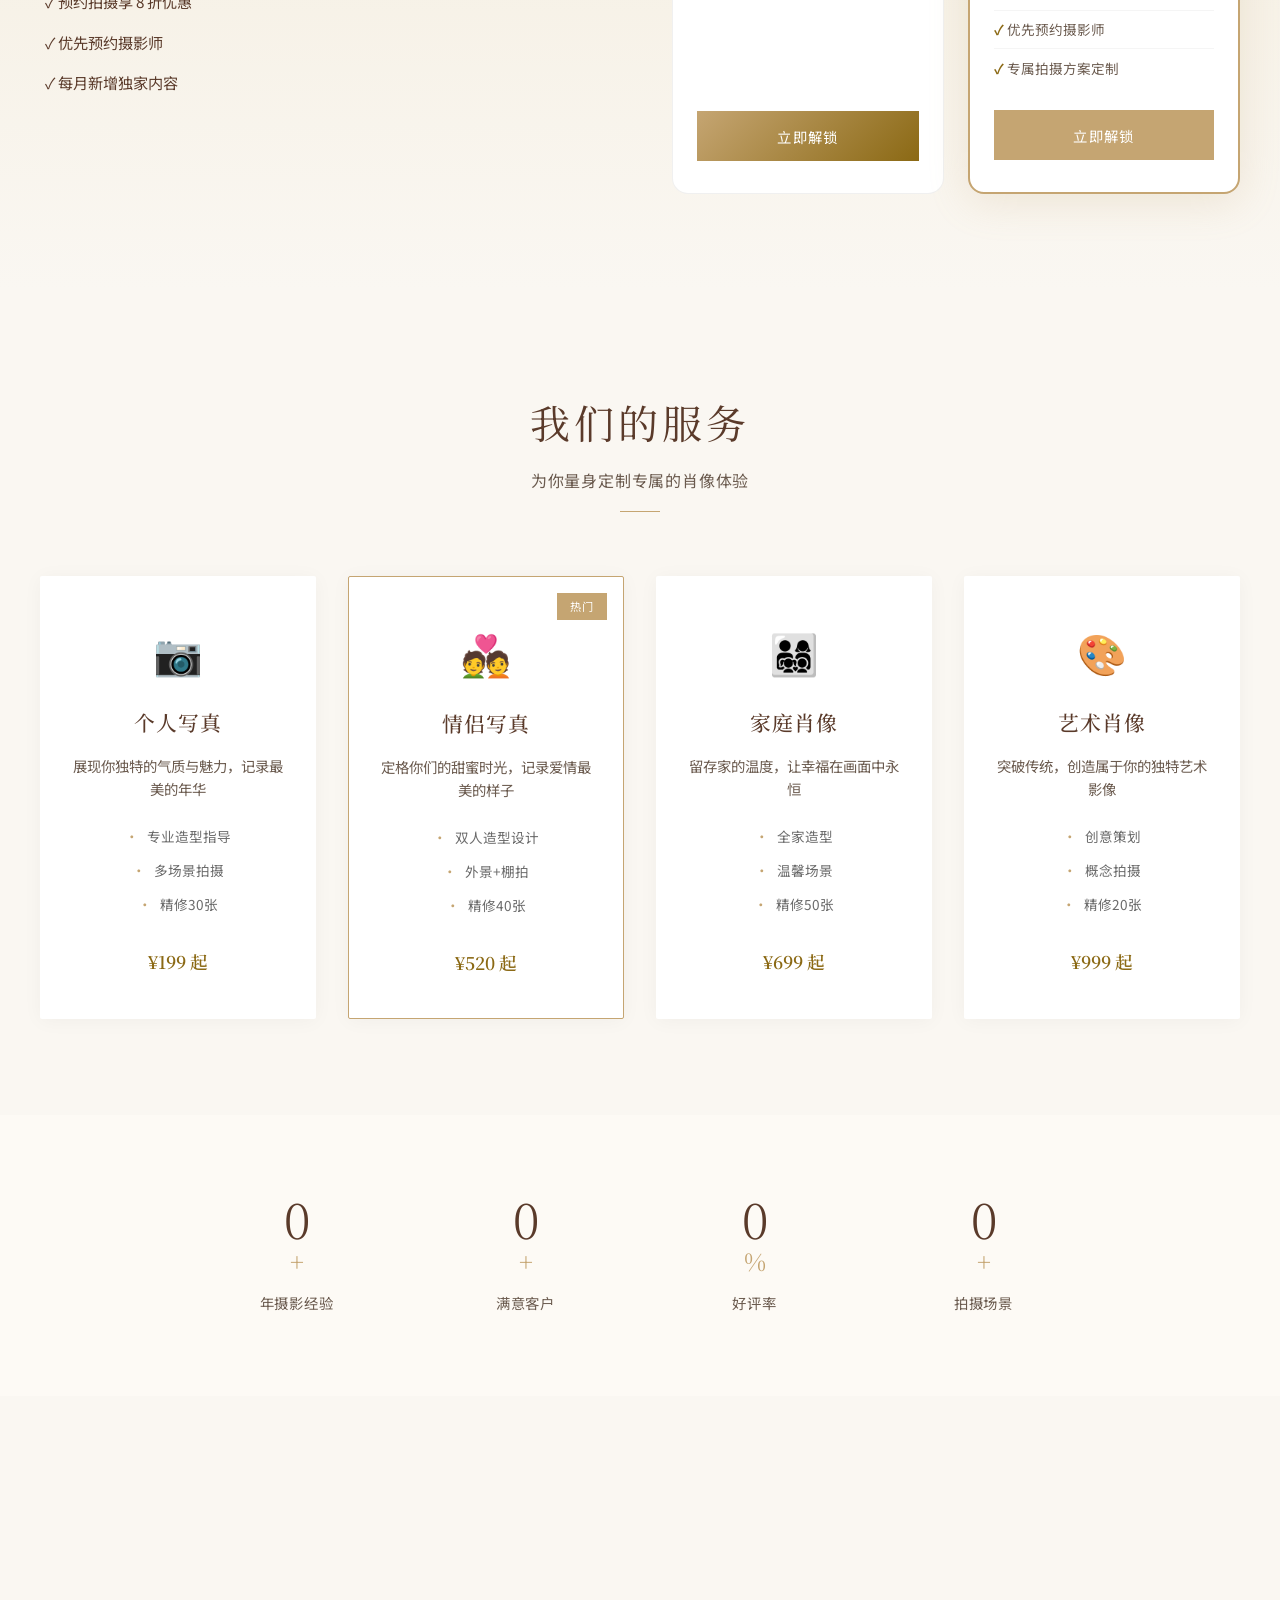
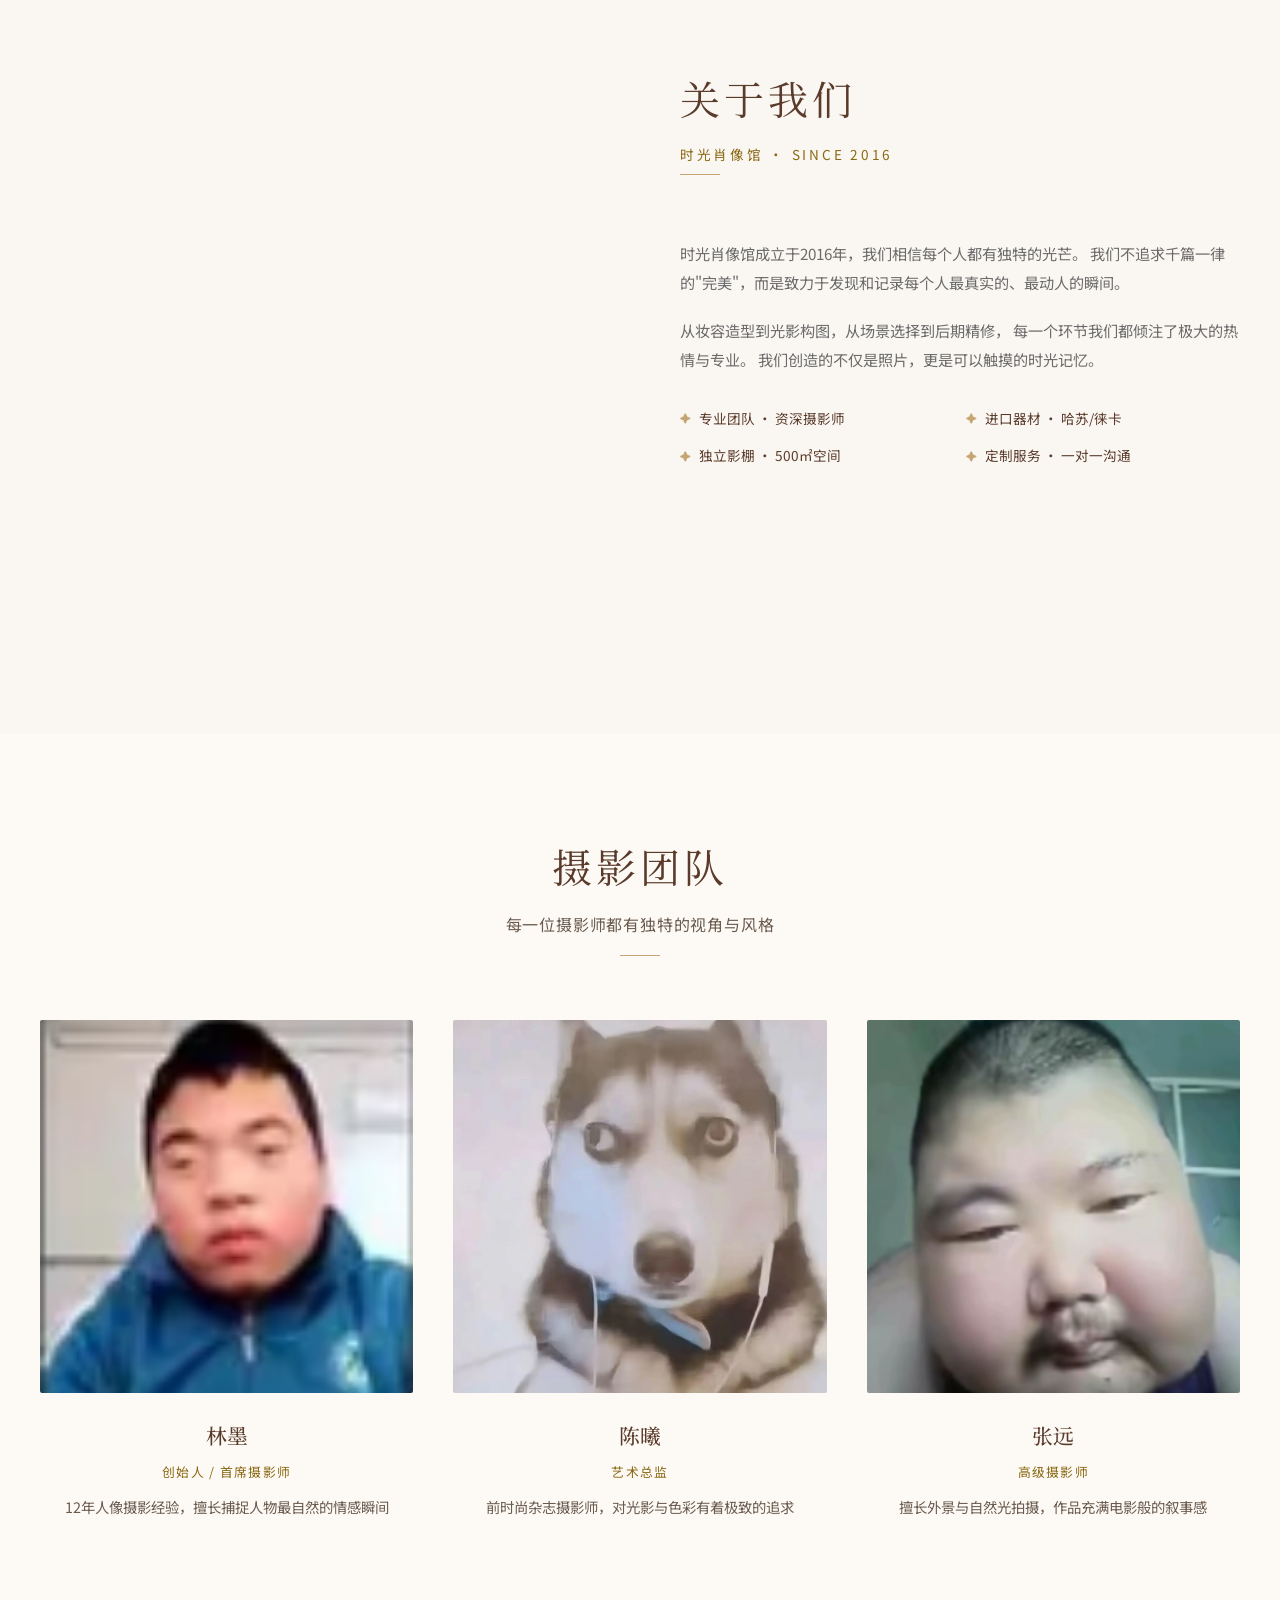
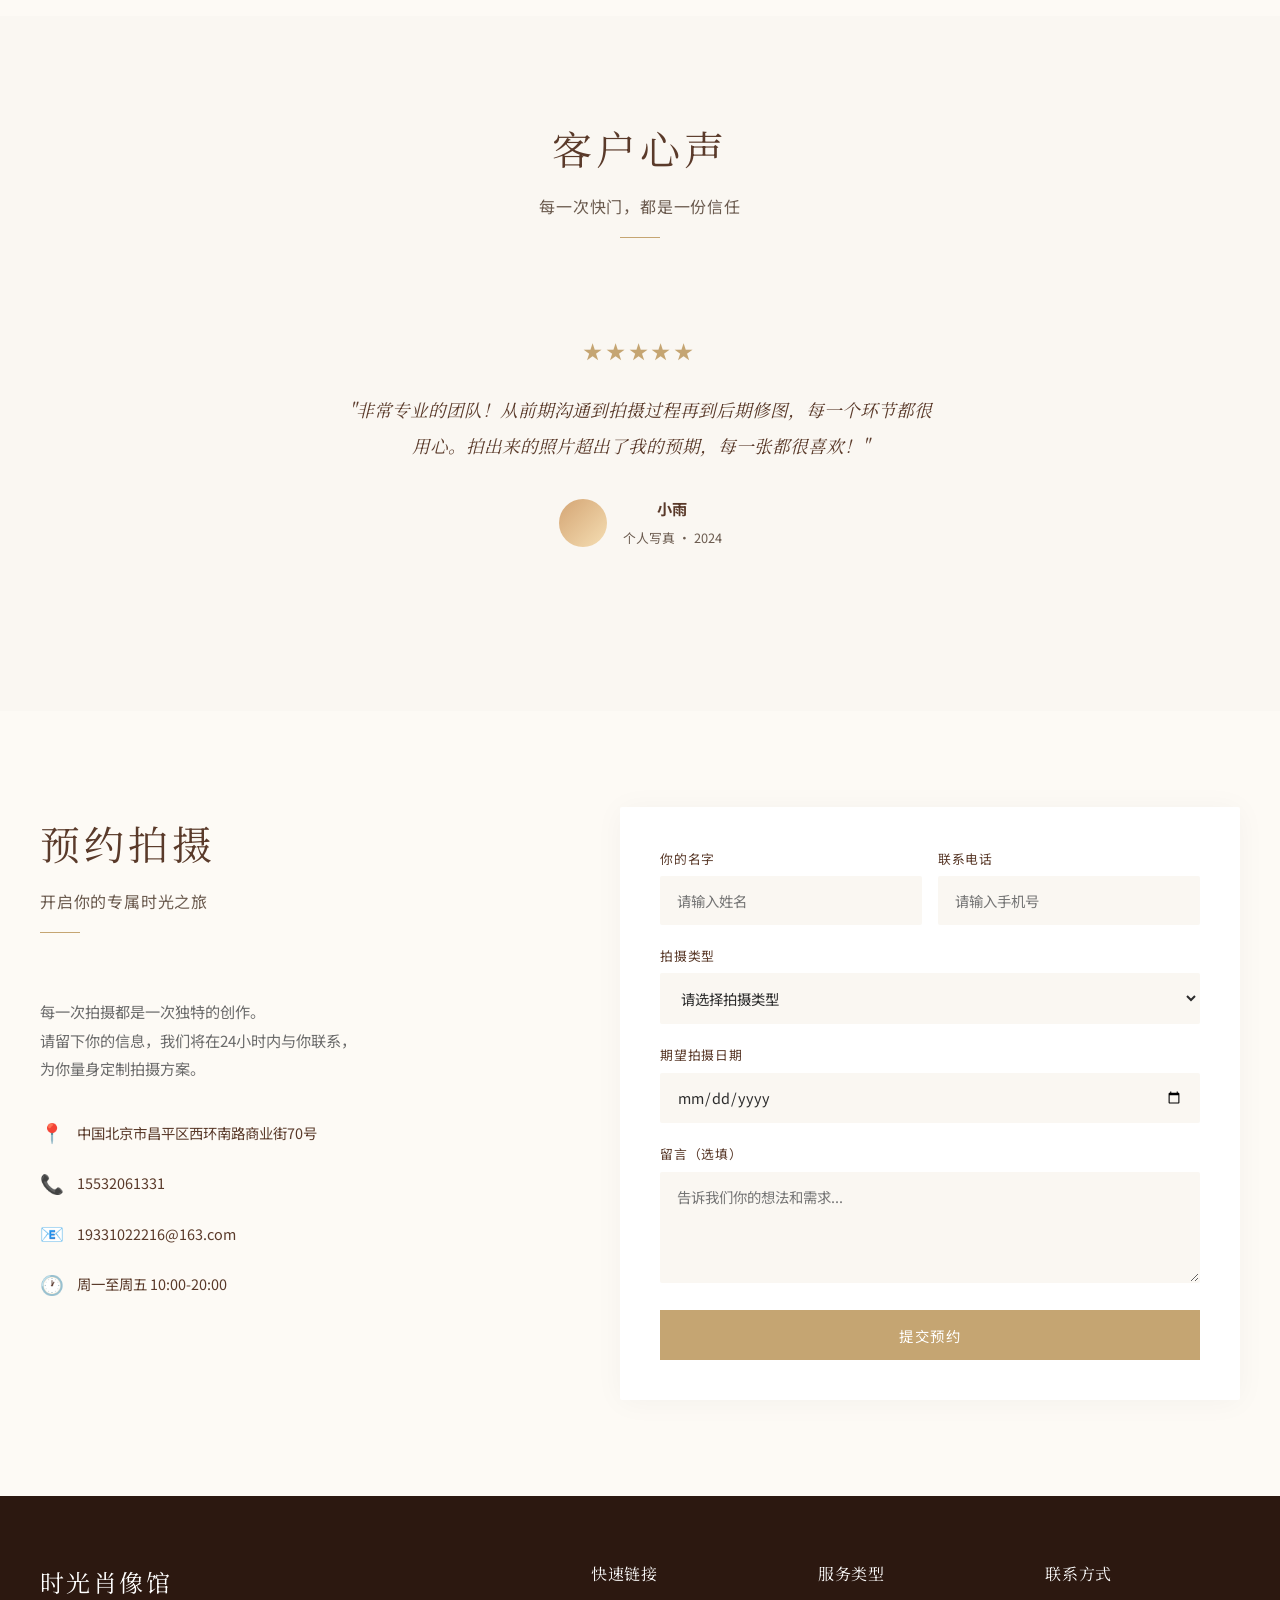
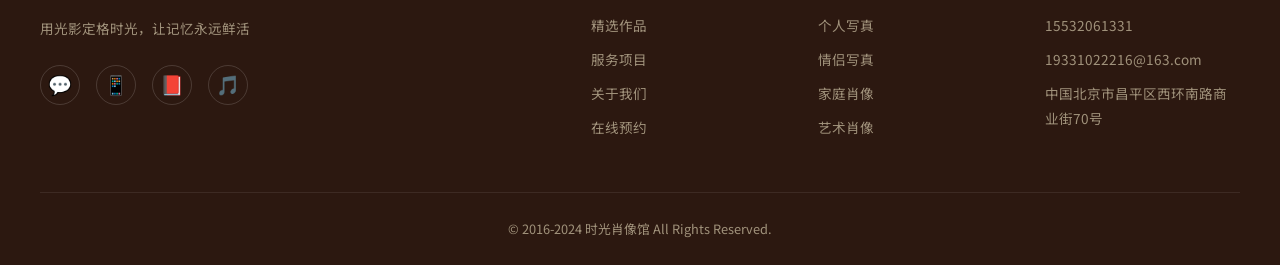
==== commit bcdc8dbc: "v14: team+about use img tags like gallery, hero CSS fix" ====
--- a/admin.html
+++ b/admin.html
@@ -6,7 +6,7 @@
     <link rel="icon" href="data:image/svg+xml,<svg xmlns=%22http://www.w3.org/2000/svg%22 viewBox=%220 0 100 100%22><rect width=%22100%22 height=%22100%22 rx=%2220%22 fill=%22%232c1810%22/><text x=%2250%22 y=%2268%22 font-size=%2255%22 text-anchor=%22middle%22 fill=%22%23c5a572%22 font-family=%22serif%22>%E6%97%B6</text></svg>">
     <meta name="viewport" content="width=device-width, initial-scale=1.0">
     <title>管理后台 - 时光肖像馆</title>
-    <link rel="stylesheet" href="css/style.css?v=13">
+    <link rel="stylesheet" href="css/style.css?v=14">
     <style>
         :root{--bg:#f5f0e8;--sidebar:#2c1810;--gold:#c5a572;--gold-dark:#8b6914;--brown:#5a3a2a}
         *{margin:0;padding:0;box-sizing:border-box}
@@ -228,7 +228,7 @@
     </div>
 </div>
 
-<script src="js/main.js?v=13"></script>
+<script src="js/main.js?v=14"></script>
 <script>
 (function(){
   var s = JSON.parse(localStorage.getItem('sg_session')||'null');
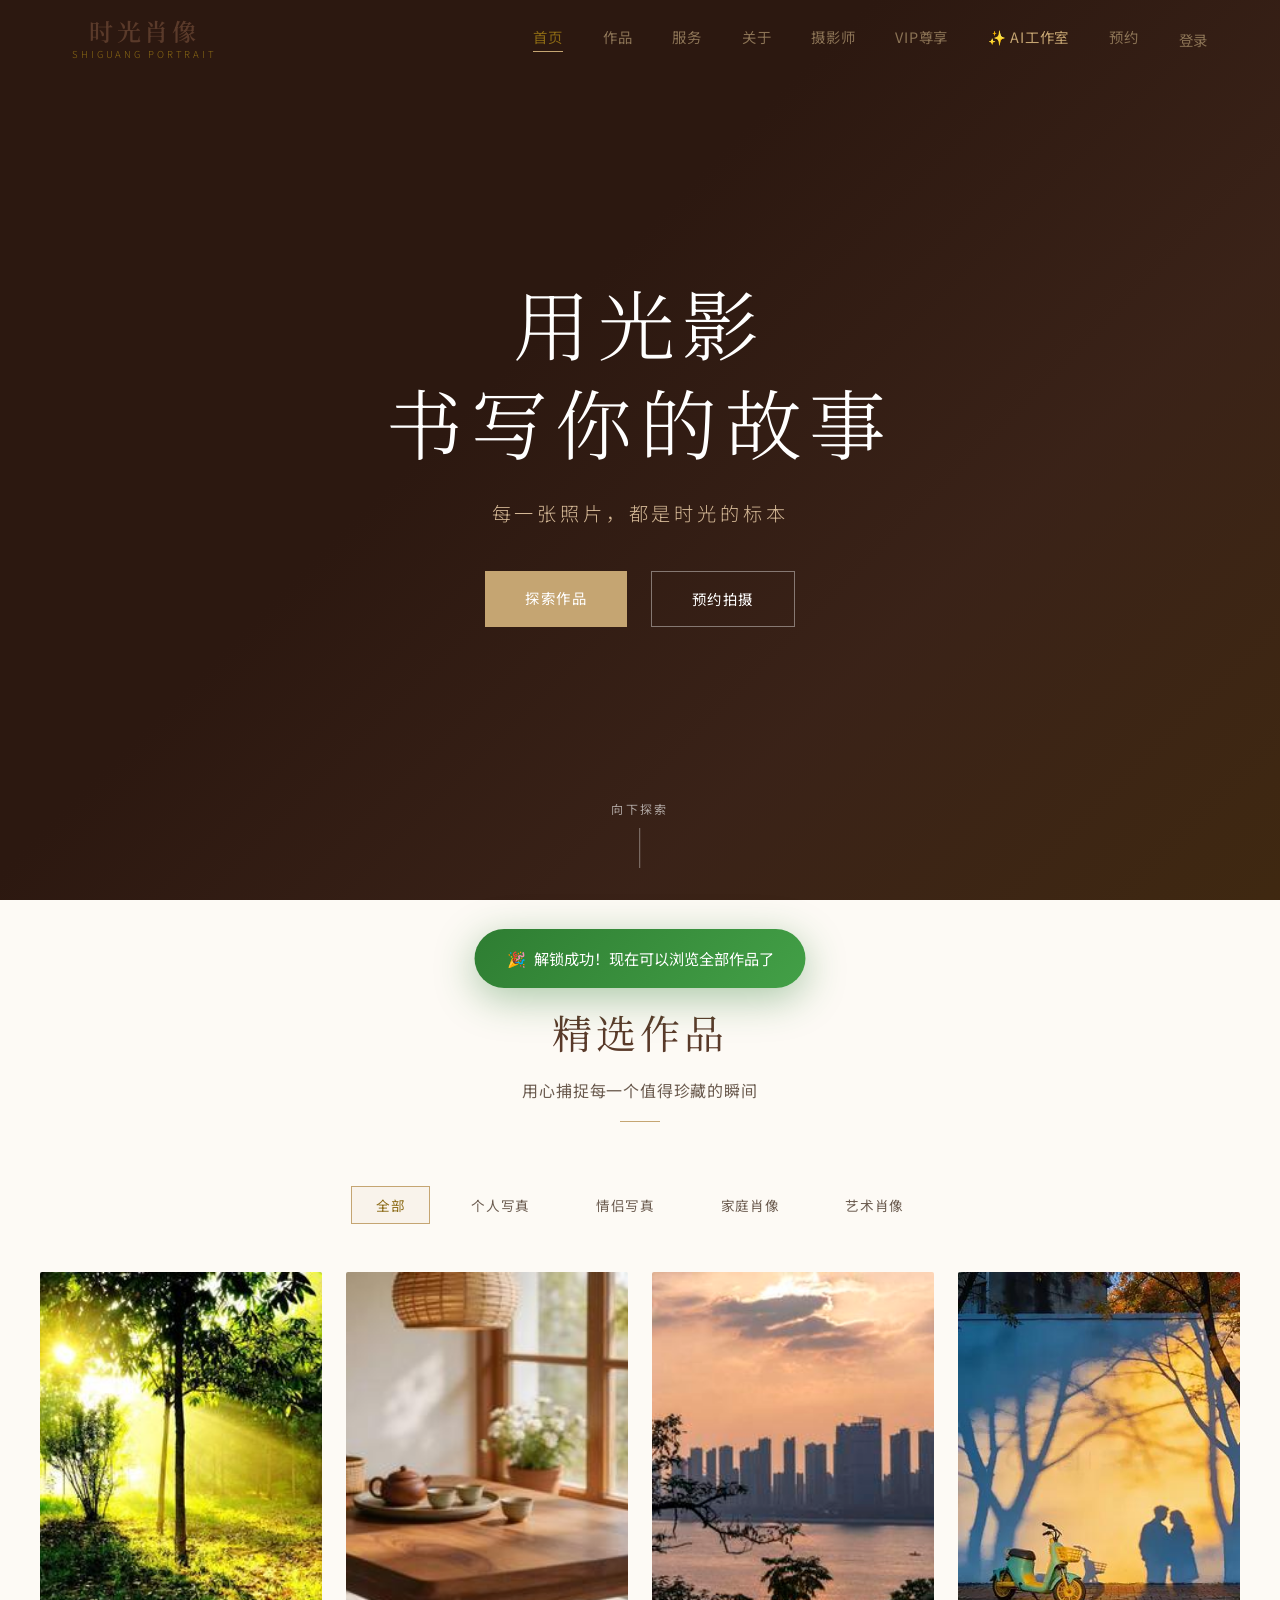
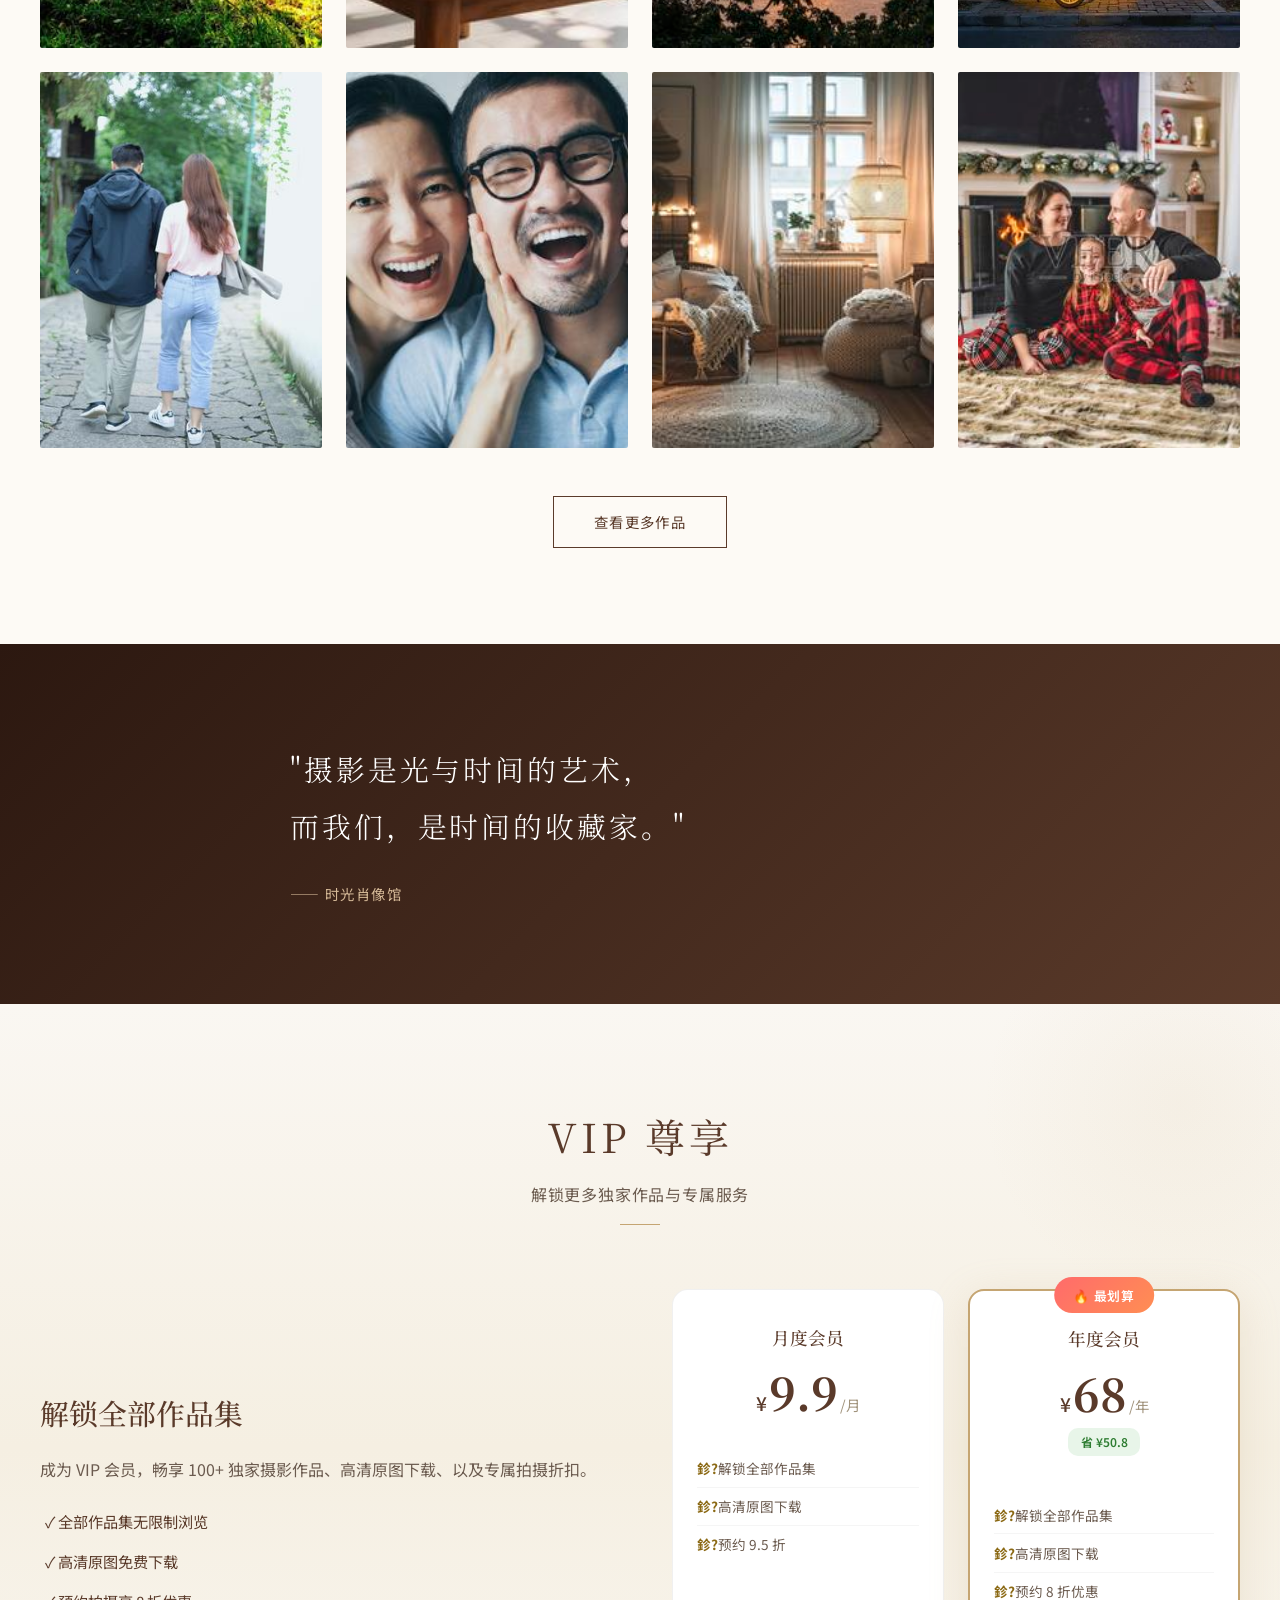
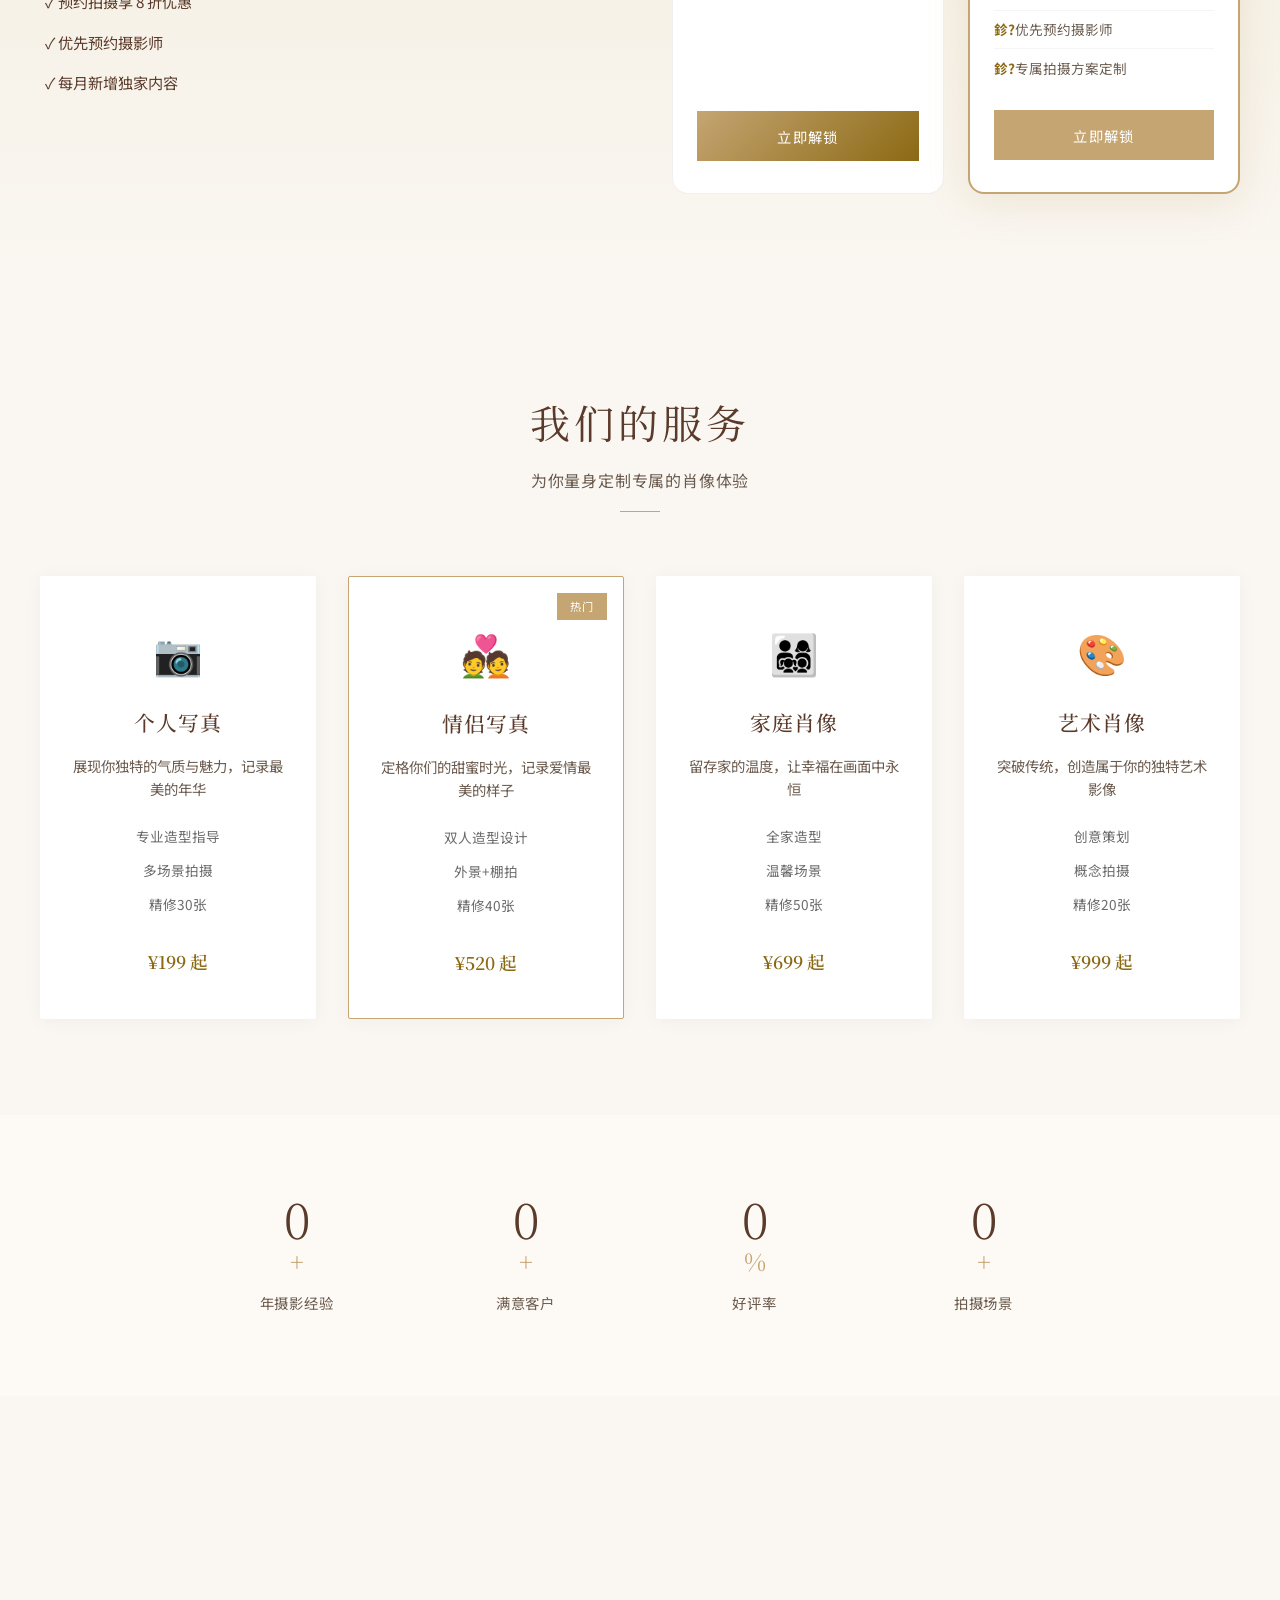
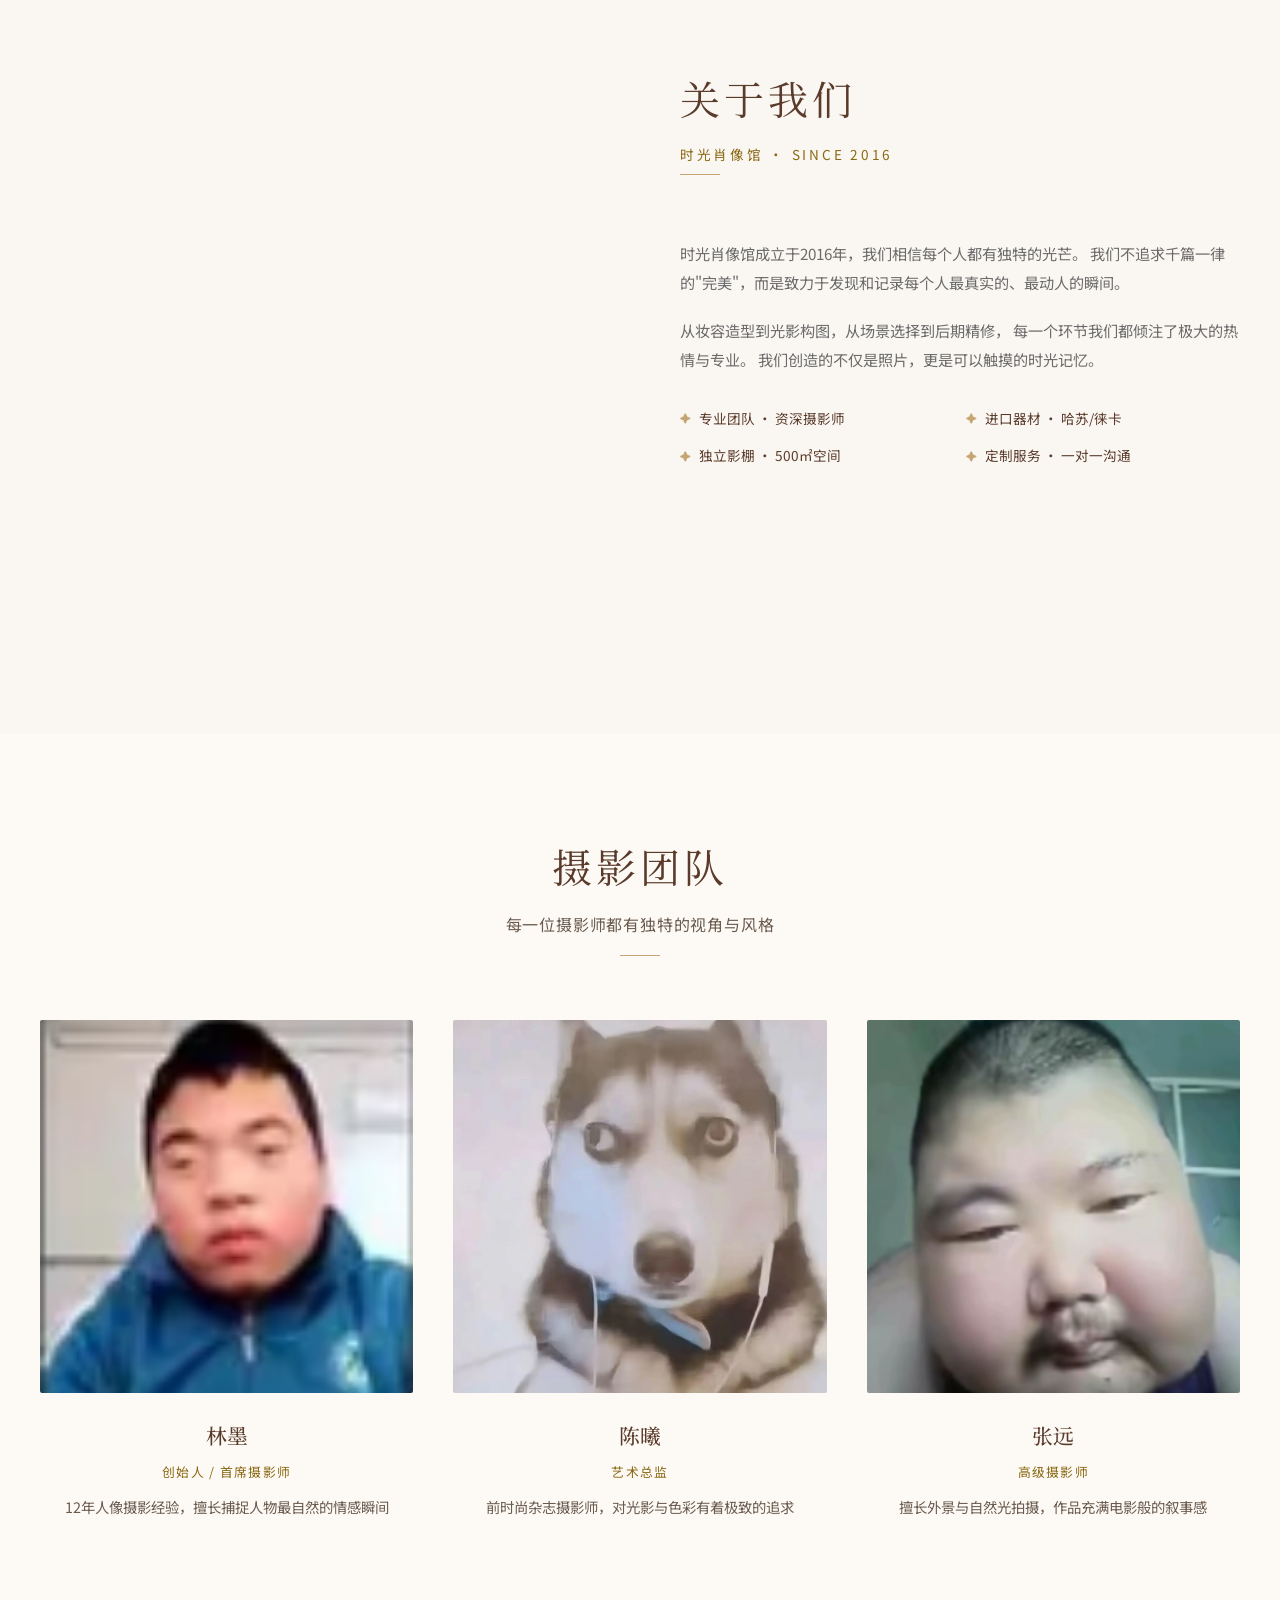
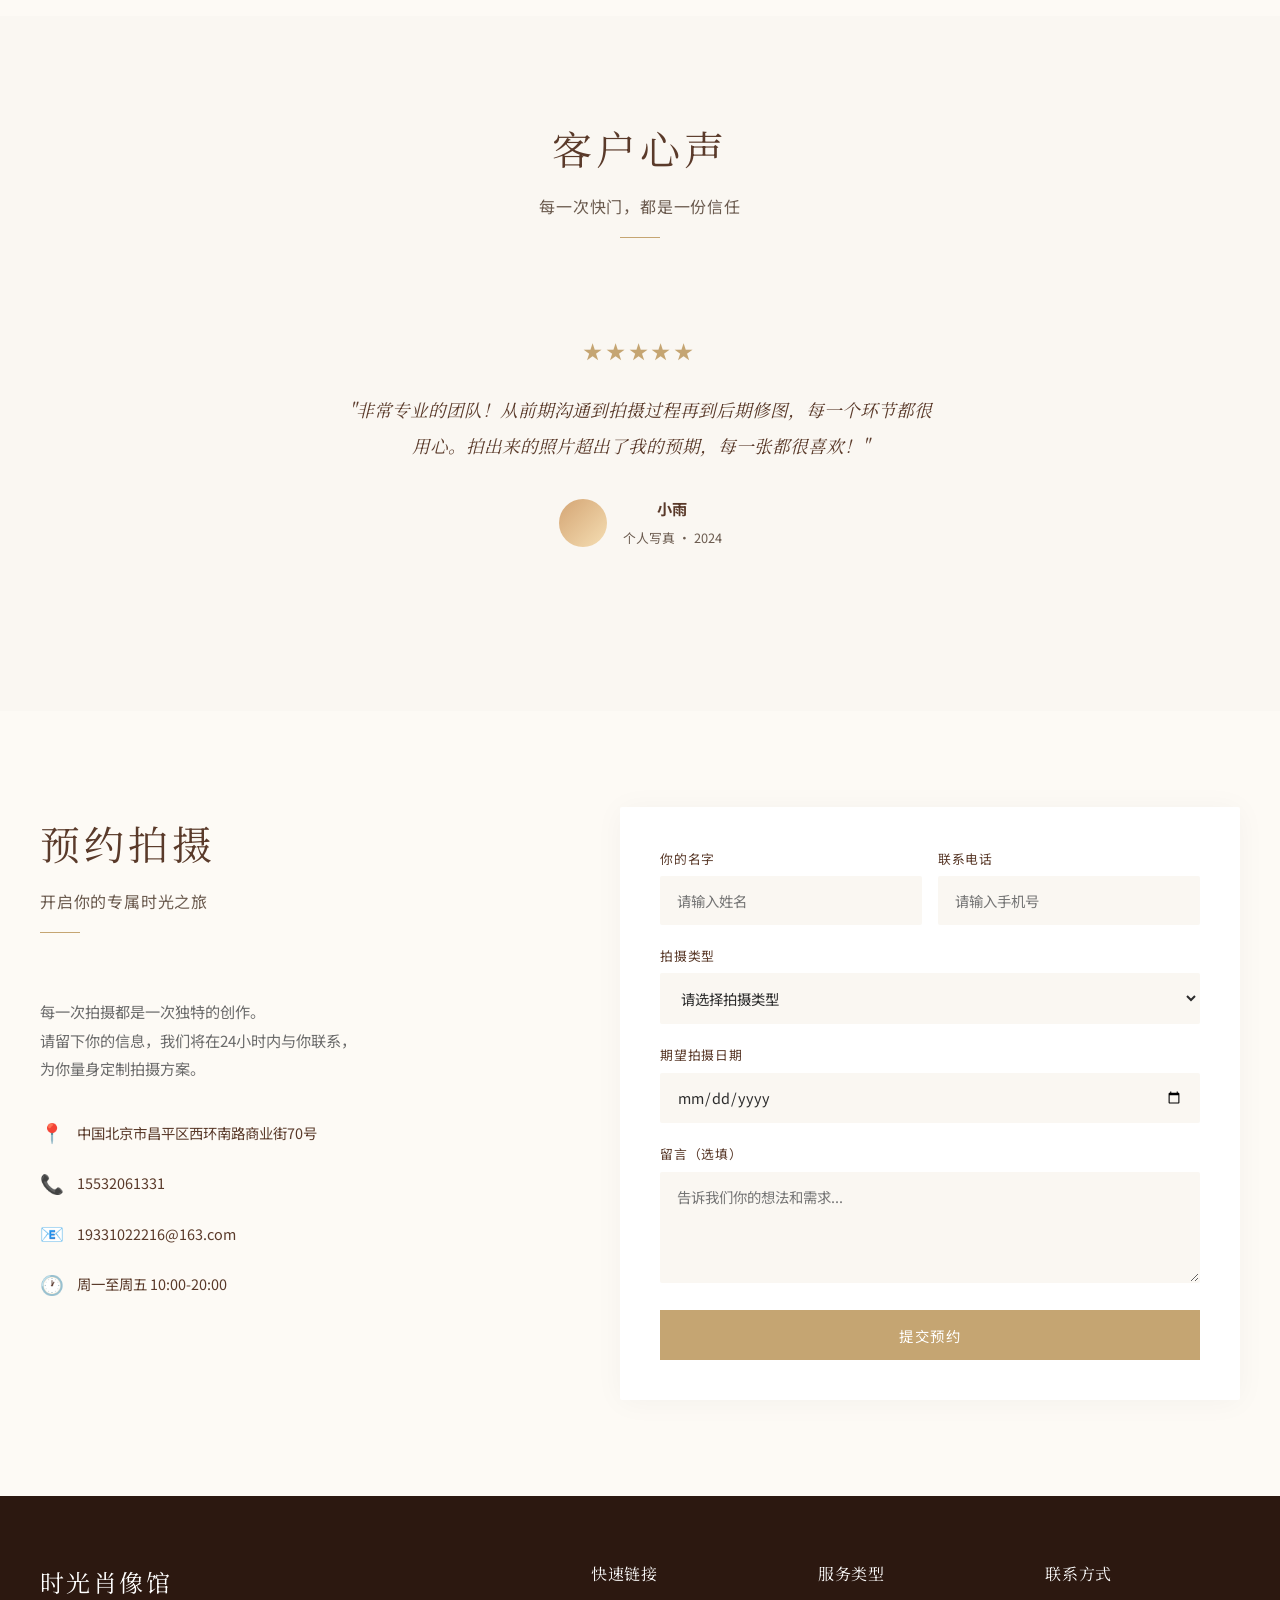
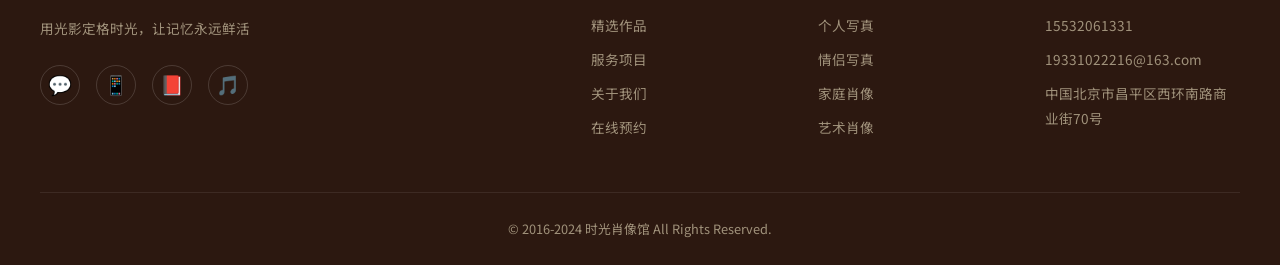
==== commit f1605cfe: "Add Soelc annotations, fix CSS broken rule, remove duplicate IDs, cleanup" ====
--- a/admin.html
+++ b/admin.html
@@ -1,4 +1,4 @@
-﻿<!DOCTYPE html>
+<!DOCTYPE html>
 <!-- 时光肖像馆 ©2025 Soelc - 19331022216@163.com - 禁止未授权复制 -->
 <html lang="zh-CN">
 <head>
@@ -6,7 +6,7 @@
     <link rel="icon" href="data:image/svg+xml,<svg xmlns=%22http://www.w3.org/2000/svg%22 viewBox=%220 0 100 100%22><rect width=%22100%22 height=%22100%22 rx=%2220%22 fill=%22%232c1810%22/><text x=%2250%22 y=%2268%22 font-size=%2255%22 text-anchor=%22middle%22 fill=%22%23c5a572%22 font-family=%22serif%22>%E6%97%B6</text></svg>">
     <meta name="viewport" content="width=device-width, initial-scale=1.0">
     <title>管理后台 - 时光肖像馆</title>
-    <link rel="stylesheet" href="css/style.css?v=14">
+    <link rel="stylesheet" href="css/style.css?v=15">
     <style>
         :root{--bg:#f5f0e8;--sidebar:#2c1810;--gold:#c5a572;--gold-dark:#8b6914;--brown:#5a3a2a}
         *{margin:0;padding:0;box-sizing:border-box}
@@ -220,15 +220,10 @@
                 </table>
             </div>
         </div>
-                <div class="stat-box"><div class="stat-num" id="statPendingBookings">0</div><div class="stat-lbl">待处理</div></div>
-                <div class="stat-box"><div class="stat-num" id="statTotalUsers">0</div><div class="stat-lbl">注册用户</div></div>
-                <div class="stat-box"><div class="stat-num" id="statTotalVip">0</div><div class="stat-lbl">VIP会员</div></div><div class="stat-box"><div class="stat-num" id="statPendingVipApps">0</div><div class="stat-lbl">待审核VIP</div></div>
-            </div>
-        </div>
     </div>
 </div>
 
-<script src="js/main.js?v=14"></script>
+<script src="js/main.js?v=15"></script>
 <script>
 (function(){
   var s = JSON.parse(localStorage.getItem('sg_session')||'null');
--- a/css/style.css
+++ b/css/style.css
@@ -1,6 +1,7 @@
-﻿/* =================
+/* 鏃跺厜鑲栧儚棣?漏2025 Soelc - 19331022216@163.com */
+/* =================
 ===========================
-   时光肖像馆 - 主样式表
+   鏃跺厜鑲栧儚棣?- 涓绘牱寮忚〃
    SHIGUANG PORTRAIT STUDIO
    ============================================ */
 
@@ -586,8 +587,8 @@
 }
 
 /* --- Parallax Quote --- */
-.url(../images/hero/hero-bg.jpg), linear-gradient(135deg, var(--color-brown-dark), var(--color-brown));
-    background-attachment: fixed;
+.parallax-quote {
+    background: linear-gradient(135deg, var(--color-brown-dark), var(--color-brown));
     background-size: cover;
 }
 
@@ -689,7 +690,7 @@
 }
 
 .service-card ul li::before {
-    content: '•';
+    content: '鈥?;
     color: var(--color-gold);
     margin-right: 0.5rem;
 }
@@ -1474,7 +1475,7 @@
 }
 
 .pricing-features li::before {
-    content: '✓ ';
+    content: '鉁?';
     color: var(--color-gold-dark);
     font-weight: 700;
 }
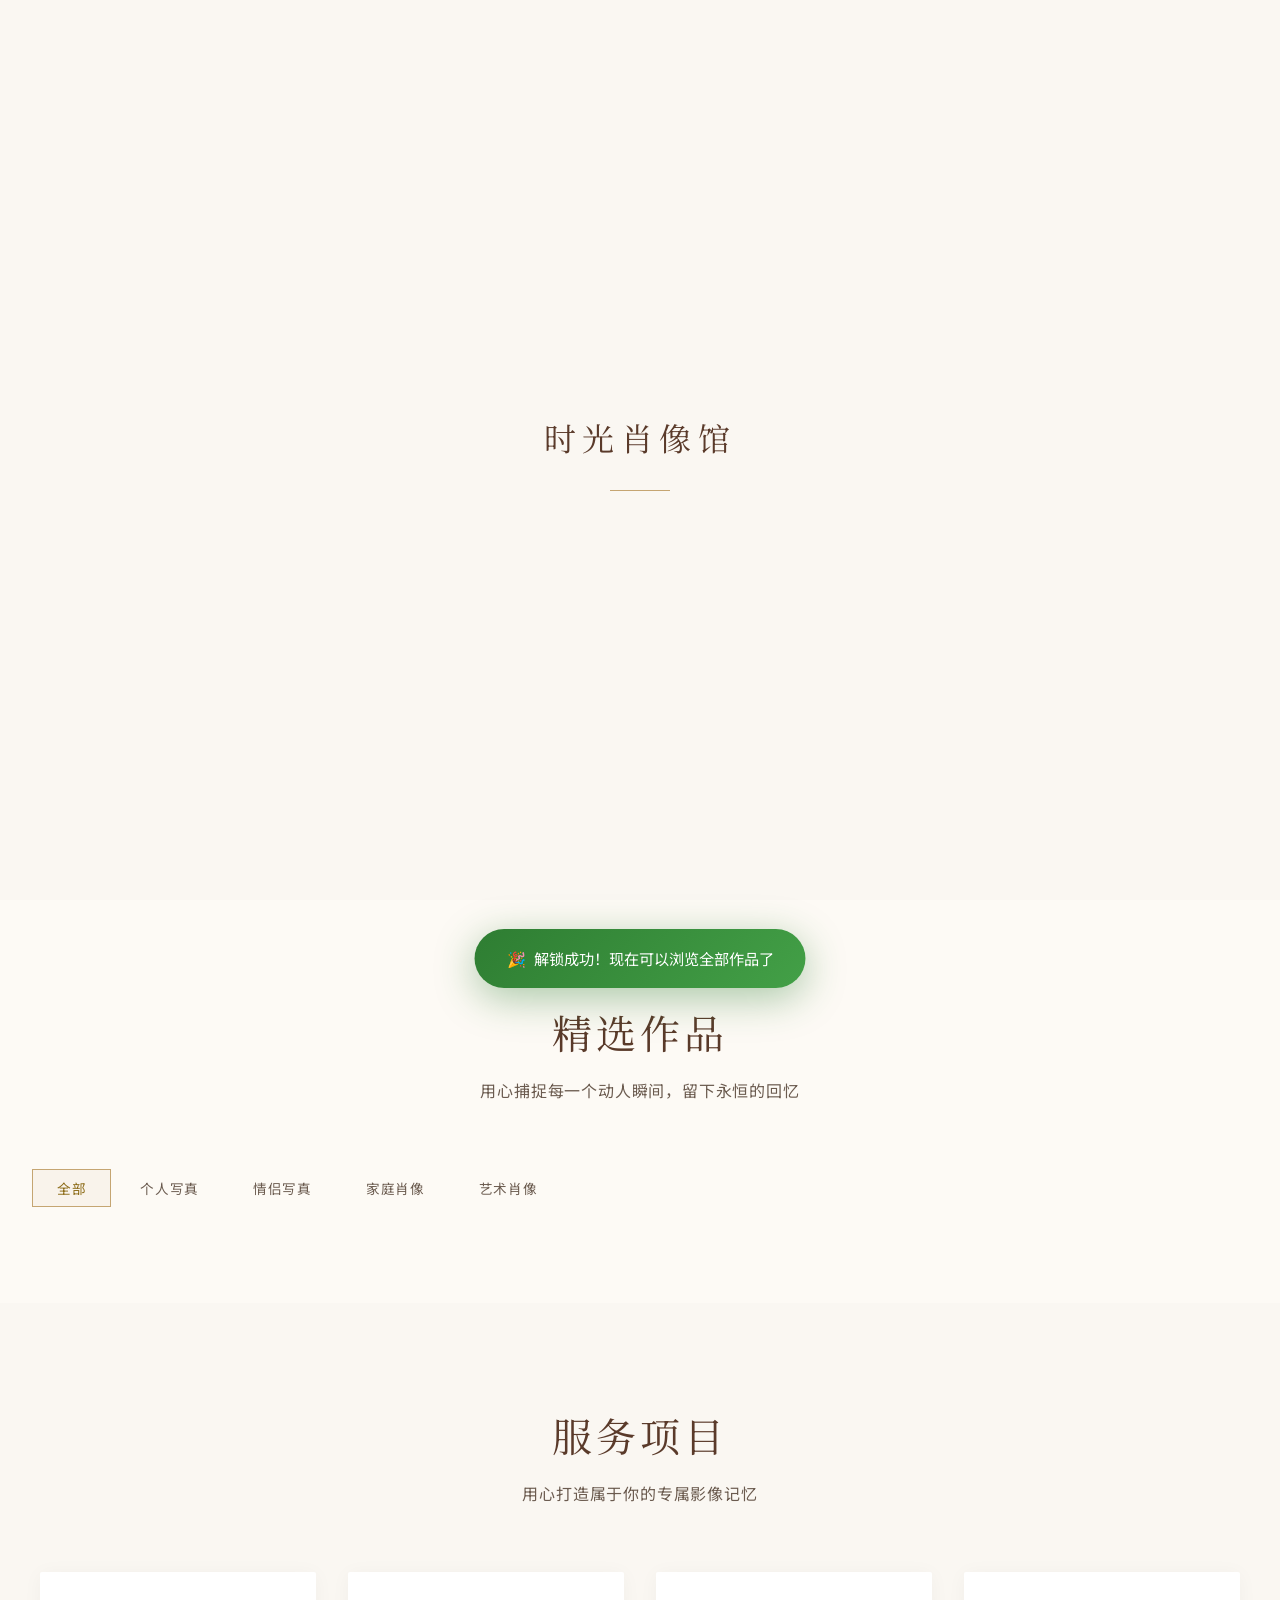
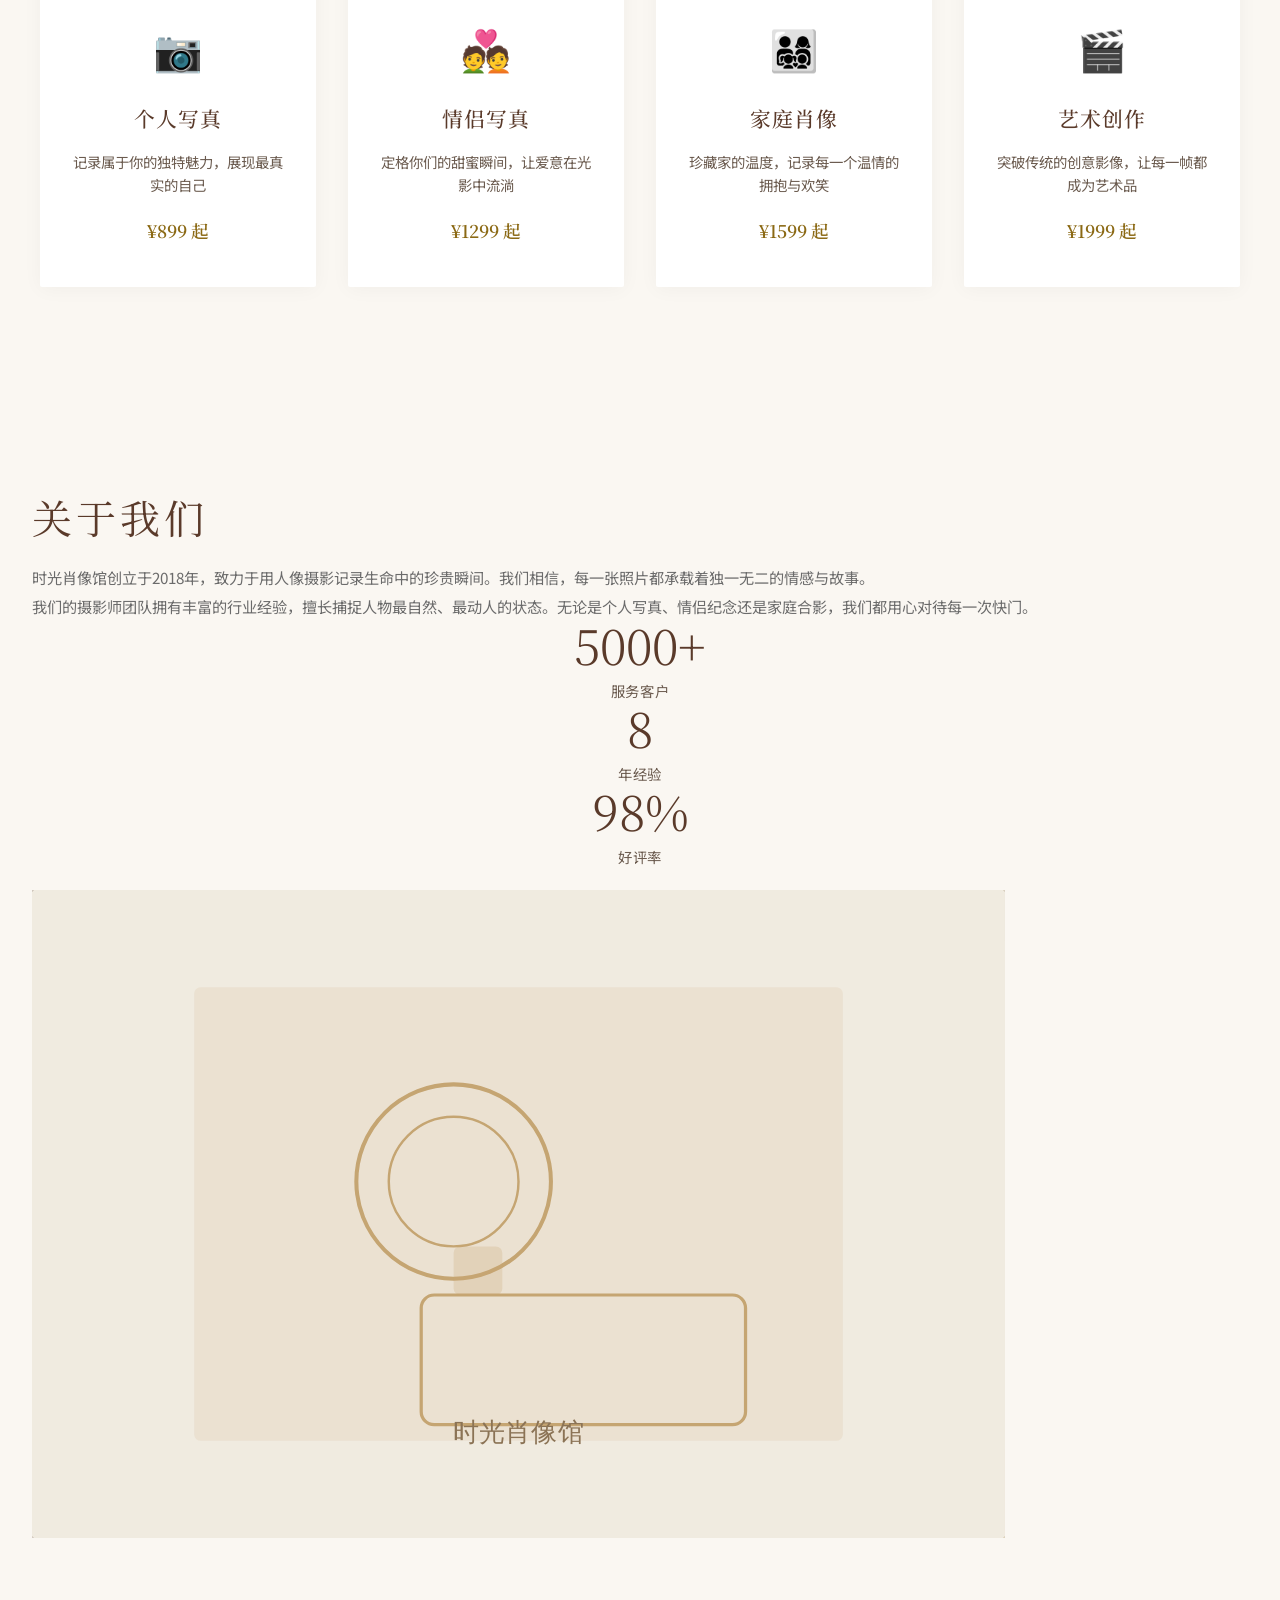
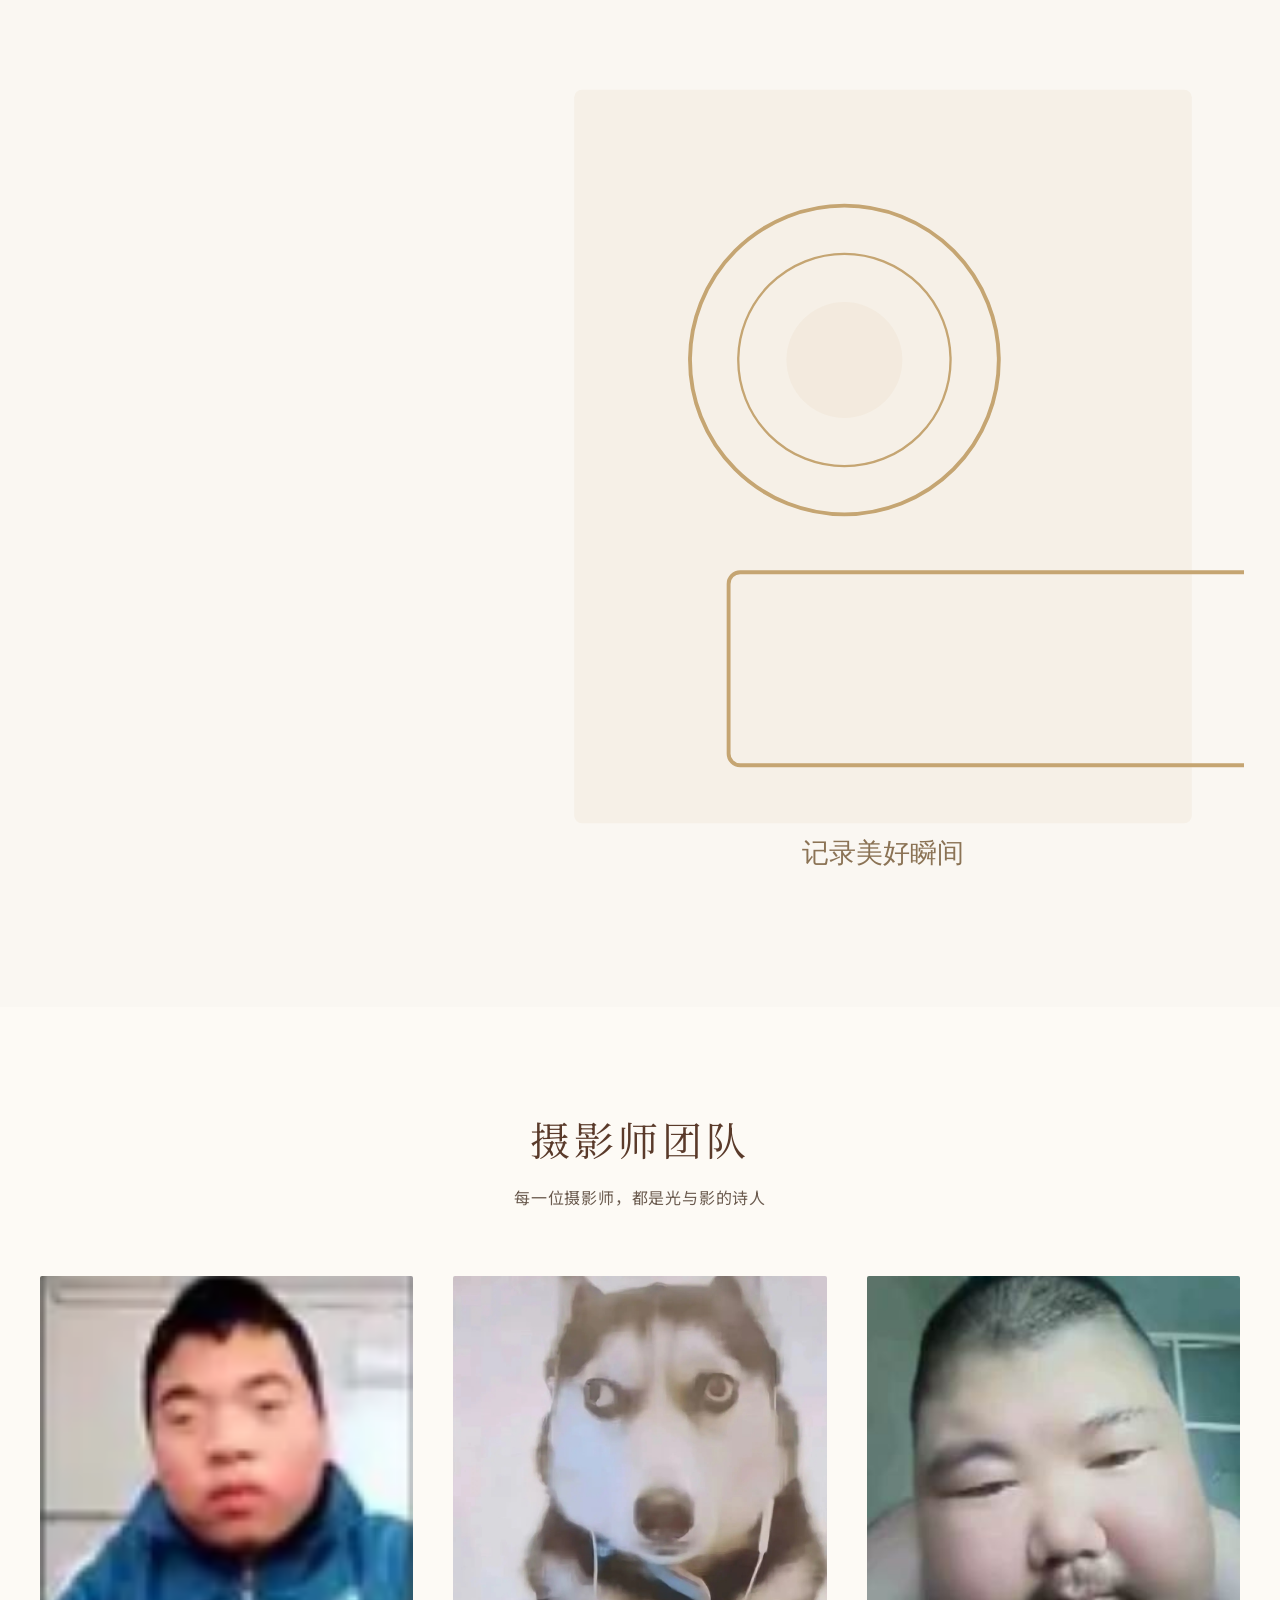
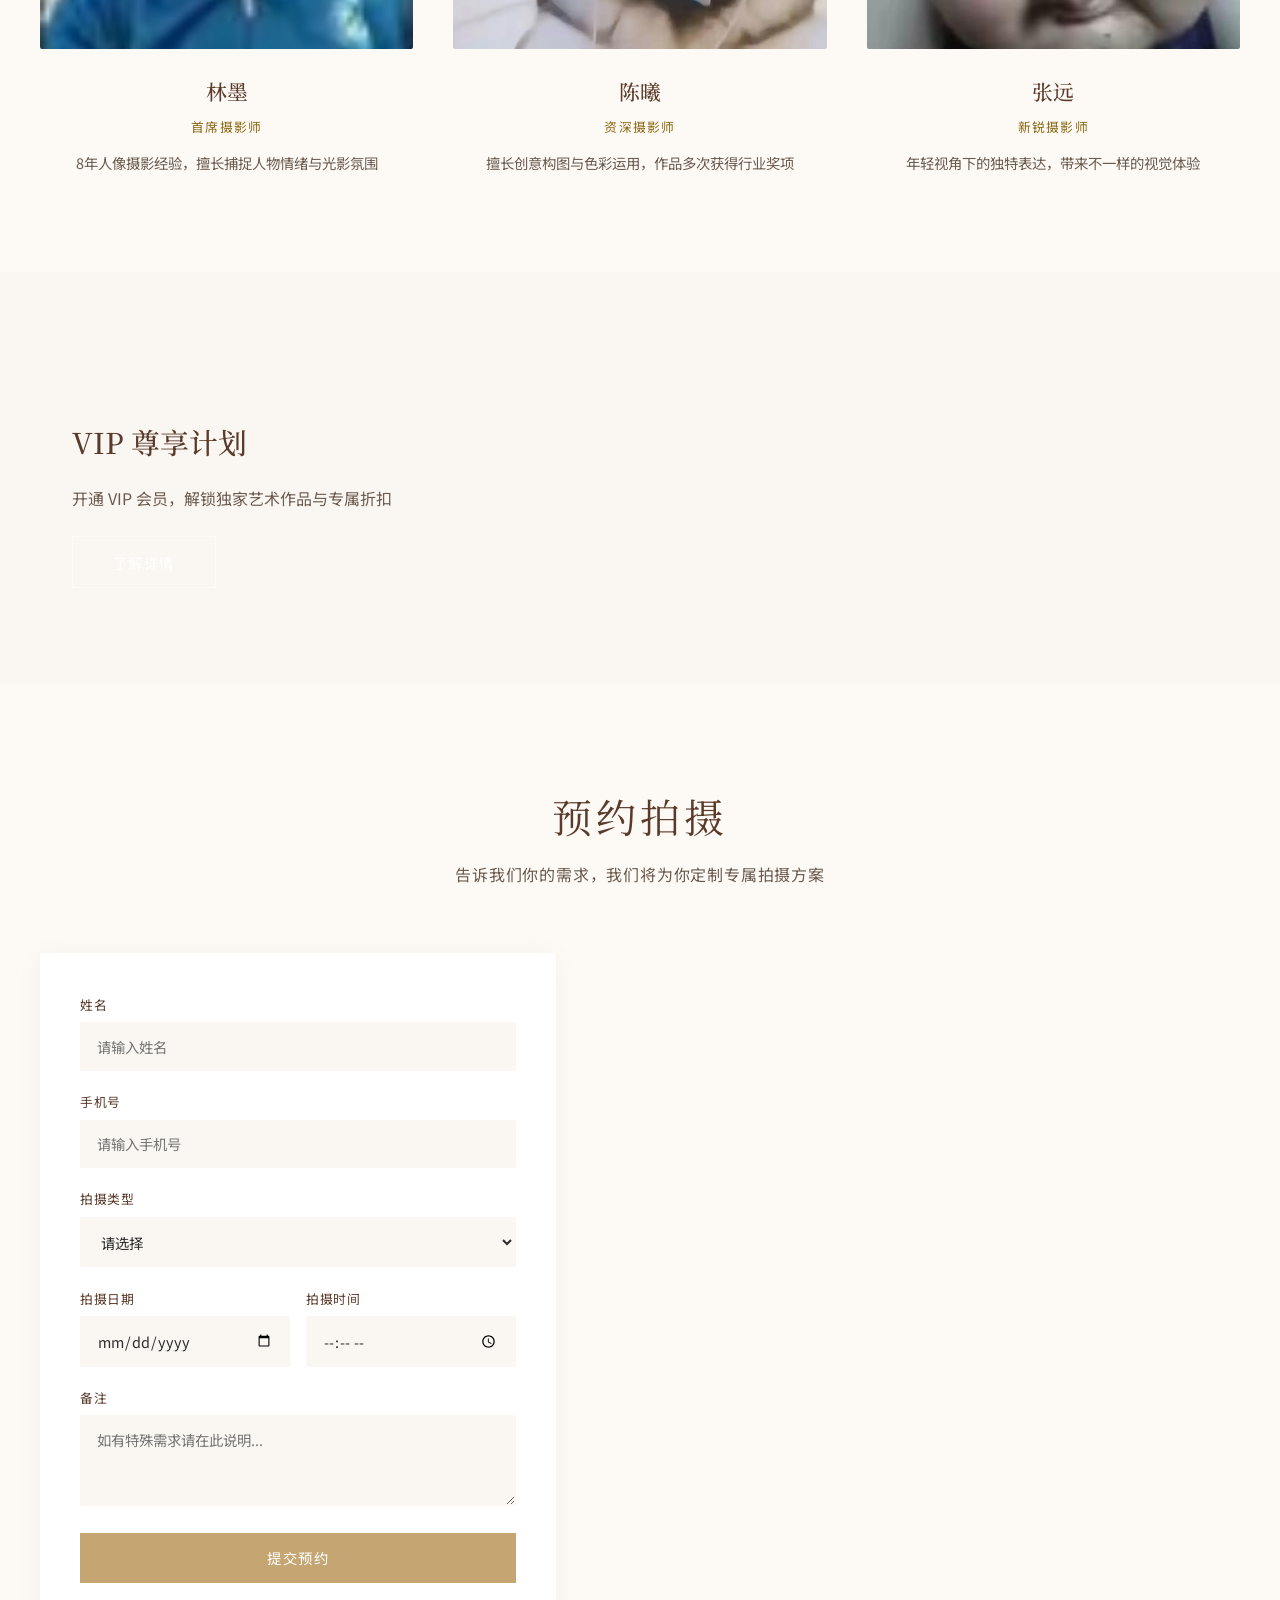
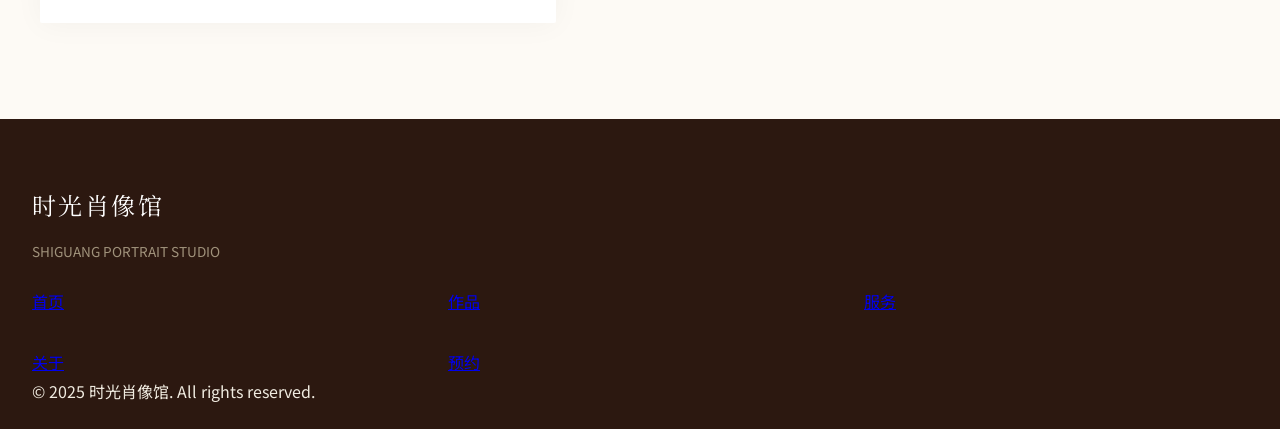
==== commit 1809995e: "refactor: restructure JS, cleanup CSS/HTML, add SVG fallbacks & OG tags" ====
--- a/admin.html
+++ b/admin.html
@@ -1,12 +1,12 @@
 <!DOCTYPE html>
-<!-- 时光肖像馆 ©2025 Soelc - 19331022216@163.com - 禁止未授权复制 -->
+<!-- 时光肖像馆 ©2025 Soelc -->
 <html lang="zh-CN">
 <head>
     <meta charset="UTF-8">
     <link rel="icon" href="data:image/svg+xml,<svg xmlns=%22http://www.w3.org/2000/svg%22 viewBox=%220 0 100 100%22><rect width=%22100%22 height=%22100%22 rx=%2220%22 fill=%22%232c1810%22/><text x=%2250%22 y=%2268%22 font-size=%2255%22 text-anchor=%22middle%22 fill=%22%23c5a572%22 font-family=%22serif%22>%E6%97%B6</text></svg>">
     <meta name="viewport" content="width=device-width, initial-scale=1.0">
     <title>管理后台 - 时光肖像馆</title>
-    <link rel="stylesheet" href="css/style.css?v=15">
+    <link rel="stylesheet" href="css/style.css?v=16">
     <style>
         :root{--bg:#f5f0e8;--sidebar:#2c1810;--gold:#c5a572;--gold-dark:#8b6914;--brown:#5a3a2a}
         *{margin:0;padding:0;box-sizing:border-box}
@@ -51,152 +51,116 @@
         .btn-no{background:#f8d7da;color:#721c24}.btn-no:hover{background:#dc3545;color:#fff}
         .btn-fin{background:#cce5ff;color:#004085}.btn-fin:hover{background:#007bff;color:#fff}
         .badge{padding:0.2rem 0.6rem;border-radius:12px;font-size:0.75rem;font-weight:600;white-space:nowrap}
-        .badge-pend{background:#fff3cd;color:#856404}.badge-ok{background:#d4edda;color:#155724}
-        .badge-no{background:#f8d7da;color:#721c24}.badge-done{background:#cce5ff;color:#004085}
-
-        /* Toolbar */
-        .tbar{display:flex;justify-content:space-between;align-items:center;margin-bottom:1rem;flex-wrap:wrap;gap:0.5rem}
-        .tbar select{padding:0.45rem 0.8rem;border:1px solid rgba(0,0,0,0.1);border-radius:8px;background:#fff;font-size:0.85rem;color:#555;cursor:pointer;font-family:inherit}
-        .tbar .count{font-size:0.82rem;color:#999}
-
-        /* Form */
-        .aform{max-width:480px;background:#fff;border-radius:12px;padding:1.5rem;border:1px solid rgba(0,0,0,0.04)}
-        .aform .fg{margin-bottom:1rem}
-        .aform label{display:block;font-size:0.85rem;color:#888;margin-bottom:0.3rem}
-        .aform input{width:100%;padding:0.6rem 0.8rem;border:1px solid rgba(0,0,0,0.1);border-radius:8px;font-size:0.9rem;font-family:inherit;transition:border 0.2s}
-        .aform input:focus{outline:none;border-color:var(--gold)}
-        .aform input:disabled{background:#f5f5f5;color:#999}
-        .aform .btn{padding:0.6rem 1.5rem;background:var(--gold-dark);color:#fff;border:none;border-radius:8px;font-size:0.9rem;cursor:pointer;font-family:inherit;transition:all 0.2s}
-        .aform .btn:hover{opacity:0.85}
-
-        /* VIP card */
-        .vipcard{max-width:380px;background:#fff;border-radius:16px;padding:2rem;text-align:center;border:1px solid rgba(0,0,0,0.06);margin:0 auto}
-        .vipcard .vipicon{font-size:3rem;margin-bottom:0.8rem}
-        .vipcard h3{font-family:'Noto Serif SC',serif;font-size:1.1rem;color:var(--brown);margin-bottom:0.3rem}
-        .vipcard p{font-size:0.85rem;color:#999;margin-bottom:1rem}
-
-        /* Booking card */
-        .bcard{display:flex;justify-content:space-between;align-items:center;background:#fff;border-radius:10px;padding:1rem 1.2rem;margin-bottom:0.6rem;border:1px solid rgba(0,0,0,0.04)}
-        .bcard .binfo h4{font-size:0.95rem;color:var(--brown);margin-bottom:0.2rem}
-        .bcard .bmeta{font-size:0.78rem;color:#999;display:flex;gap:0.8rem;flex-wrap:wrap}
-
+
+        /* Responsive */
+        @media(max-width:1024px){.stats-row{grid-template-columns:repeat(3,1fr)}}
         @media(max-width:768px){
-            .admin-layout{flex-direction:column}
-            .admin-sidebar{width:100%;flex-direction:row;overflow-x:auto;padding:0}
-            .admin-sidebar .sb-brand{display:none}
-            .admin-sidebar .sb-nav{display:flex;flex-direction:row;padding:0}
-            .sb-tab{flex-shrink:0;border-right:none!important;border-bottom:3px solid transparent;font-size:0.78rem;padding:0.6rem 0.8rem}
-            .sb-tab.active{border-bottom-color:var(--gold)}
-            .admin-sidebar .sb-footer{display:none}
+            .admin-sidebar{width:60px;overflow:hidden}
+            .admin-sidebar .sb-brand h2{font-size:0.9rem}
+            .admin-sidebar .sb-brand small,.sb-tab{font-size:0;justify-content:center}
+            .sb-tab .tab-icon{font-size:1.3rem;margin:0}
             .admin-main{padding:1rem}
-            .stats-row{grid-template-columns:repeat(3,1fr)}
+            .stats-row{grid-template-columns:repeat(2,1fr)}
         }
     </style>
 </head>
 <body>
-
 <div class="admin-layout">
     <!-- Sidebar -->
     <div class="admin-sidebar">
         <div class="sb-brand">
             <h2>时光肖像馆</h2>
-            <small>SHIGUANG PORTRAIT</small>
+            <small>管理后台</small>
         </div>
         <div class="sb-nav" id="sidebarNav"></div>
         <div class="sb-footer">
             <a href="index.html">← 返回首页</a>
-            <button onclick="SG_logout();location.href='index.html'">退出登录</button>
+            <button onclick="SG_logout()">退出登录</button>
         </div>
     </div>
-
     <!-- Main -->
     <div class="admin-main">
         <div class="admin-topbar">
             <h3 id="pageTitle">管理后台</h3>
             <div class="topbar-right">
-                <button onclick="location.reload()" style="background:var(--gold-dark);color:#fff;border:none;padding:0.4rem 1rem;border-radius:6px;cursor:pointer;font-size:0.82rem;font-family:inherit;margin-right:0.5rem">🔄 刷新页面</button>
-                <span id="userGreeting"></span>
-            </div>
-        </div>
-
-        <!-- ===== User Panels ===== -->
-        <div class="admin-panel active" id="panel-myBookings">
-            <div class="admin-empty" id="myBookingEmpty"><p>📭 还没有预约记录</p></div>
-            <div id="myBookingList"></div>
-        </div>
+                <span id="userGreeting">👤 用户</span>
+            </div>
+        </div>
+
+        <!-- My Bookings Panel -->
+        <div class="admin-panel" id="panel-myBookings">
+            <div class="tbl-wrap">
+                <div id="myBookingsList"></div>
+            </div>
+        </div>
+
+        <!-- My Profile Panel -->
         <div class="admin-panel" id="panel-myProfile">
-            <div class="aform">
-                <div class="fg"><label>用户名</label><input type="text" id="profileUsername" disabled></div>
-                <div class="fg"><label>角色</label><input type="text" id="profileRole" disabled></div>
-                <div class="fg"><label>姓名</label><input type="text" id="profileName"></div>
-                <div class="fg"><label>手机号</label><input type="tel" id="profilePhone"></div>
-                <div class="fg"><label>邮箱</label><input type="email" id="profileEmail"></div>
-                <button class="btn" onclick="SG_saveProfile();return false">保存修改</button>
-            </div>
-        </div>
+            <div id="myProfileContent"></div>
+        </div>
+
+        <!-- My VIP Panel -->
         <div class="admin-panel" id="panel-myVip">
-            <div class="vipcard" id="vipStatusCard">
-                <div class="vipicon">🔒</div>
-                <h3>尚未开通 VIP</h3>
-                <p>开通VIP后畅享全部独家作品与专属折扣</p>
-                <button class="btn" onclick="window.location.href='index.html#vip'">去开通</button>
-            </div>
-        </div>
-
-        <!-- ===== Admin Panels ===== -->
+            <div id="myVipContent"></div>
+        </div>
+
+        <!-- Admin: All Bookings -->
         <div class="admin-panel" id="panel-allBookings">
-            <div class="tbar">
+            <div class="dash-toolbar">
                 <select id="bookingFilter">
-                    <option value="all">全部预约</option>
+                    <option value="all">全部</option>
                     <option value="pending">待处理</option>
                     <option value="approved">已确认</option>
                     <option value="rejected">已拒绝</option>
                     <option value="completed">已完成</option>
                 </select>
-                <span class="count" id="bookingCount">共 0 条</span>
-            </div>
-            <div class="tbl-wrap">
-                <table class="tbl" id="adminBookingTable">
-                    <thead><tr><th>客户</th><th>电话</th><th>类型</th><th>日期</th><th>状态</th><th>备注</th><th>操作</th></tr></thead>
-                    <tbody></tbody>
-                </table>
-            </div>
-            <div class="admin-empty" id="adminBookingEmpty" style="display:none"><p>📭 暂无预约记录</p></div>
-        </div>
+                <span class="booking-count" id="bookingCount">共 0 条</span>
+            </div>
+            <div class="tbl-wrap">
+                <table class="tbl">
+                    <thead><tr><th>ID</th><th>用户名</th><th>姓名</th><th>电话</th><th>类型</th><th>日期</th><th>状态</th><th>操作</th></tr></thead>
+                    <tbody id="bookingsTableBody"><tr><td colspan="8" style="text-align:center;color:#999">暂无数据</td></tr></tbody>
+                </table>
+            </div>
+        </div>
+
+        <!-- Admin: User Management -->
         <div class="admin-panel" id="panel-userManagement">
             <div class="tbl-wrap">
-                <table class="tbl" id="userTable">
-                    <thead><tr><th>ID</th><th>用户名</th><th>姓名</th><th>手机号</th><th>角色</th><th>VIP</th><th>注册时间</th><th>注册地点</th><th>注册IP</th><th>操作</th></tr></thead>
-                    <tbody></tbody>
-                </table>
-            </div>
-        </div>
+                <table class="tbl">
+                    <thead><tr><th>ID</th><th>用户名</th><th>姓名</th><th>手机号</th><th>角色</th><th>VIP</th><th>操作</th></tr></thead>
+                    <tbody id="usersTableBody"><tr><td colspan="7" style="text-align:center;color:#999">暂无数据</td></tr></tbody>
+                </table>
+            </div>
+        </div>
+
+        <!-- Admin: VIP Applications -->
         <div class="admin-panel" id="panel-vipApps">
             <div class="tbl-wrap">
-                <table class="tbl" id="vipAppsTable">
-                    <thead><tr><th>用户</th><th>方案</th><th>金额</th><th>支付方式</th><th>申请时间</th><th>状态</th><th>操作</th></tr></thead>
-                    <tbody></tbody>
-                </table>
-            </div>
-            <div class="admin-empty" id="vipAppsEmpty" style="display:none"><p>📭 暂无VIP申请</p></div>
-        </div>
+                <table class="tbl">
+                    <thead><tr><th>ID</th><th>用户名</th><th>方案</th><th>金额</th><th>申请时间</th><th>操作</th></tr></thead>
+                    <tbody id="vipAppsTableBody"><tr><td colspan="6" style="text-align:center;color:#999">暂无待审核申请</td></tr></tbody>
+                </table>
+            </div>
+        </div>
+
+        <!-- Admin: VIP Management -->
         <div class="admin-panel" id="panel-vipManagement">
             <div class="tbl-wrap">
-                <table class="tbl" id="vipTable">
-                    <thead><tr><th>ID</th><th>用户名</th><th>姓名</th><th>VIP状态</th><th>到期时间</th><th>操作</th></tr></thead>
-                    <tbody></tbody>
-                </table>
-            </div>
-        </div>
+                <table class="tbl">
+                    <thead><tr><th>ID</th><th>用户名</th><th>姓名</th><th>手机号</th><th>操作</th></tr></thead>
+                    <tbody id="vipMgmtTableBody"><tr><td colspan="5" style="text-align:center;color:#999">暂无 VIP 会员</td></tr></tbody>
+                </table>
+            </div>
+        </div>
+
+        <!-- Admin: AI Logs -->
         <div class="admin-panel" id="panel-aiLogs">
-            <div class="tbl-wrap">
-                <table class="tbl" id="aiLogsTable">
-                    <thead><tr><th>用户</th><th>风格</th><th>提示词</th><th>生成图片</th><th>生成时间</th></tr></thead>
-                    <tbody></tbody>
-                </table>
-            </div>
+            <div id="aiLogsList"></div>
             <div class="admin-empty" id="aiLogsEmpty" style="display:none"><p>🤖 暂无AI生成记录</p></div>
         </div>
+
+        <!-- Admin: Stats -->
         <div class="admin-panel" id="panel-stats">
             <div class="stats-row">
                 <div class="stat-box"><div class="stat-num" id="statTodayPV">0</div><div class="stat-lbl">📈 今日访问</div></div>
@@ -223,7 +187,7 @@
     </div>
 </div>
 
-<script src="js/main.js?v=15"></script>
+<script src="js/main.js?v=16"></script>
 <script>
 (function(){
   var s = JSON.parse(localStorage.getItem('sg_session')||'null');
@@ -256,28 +220,31 @@
     nav.appendChild(btn);
   });
 
-  function switchPanel(id){localStorage.setItem('sg_admin_tab',id);
+  function switchPanel(id){
+    localStorage.setItem('sg_admin_tab',id);
     document.querySelectorAll('.sb-tab').forEach(function(b){b.classList.remove('active')});
-    var ab=document.querySelector('.sb-tab[data-panel='+JSON.stringify(id)+']');if(ab)ab.classList.add('active');
+    var ab=document.querySelector('.sb-tab[data-panel='+JSON.stringify(id)+']');
+    if(ab)ab.classList.add('active');
     document.querySelectorAll('.admin-panel').forEach(function(p){p.classList.remove('active')});
     var panel = document.getElementById('panel-'+id);
     if(panel) panel.classList.add('active');
 
     // Trigger render
-    if(id==='myBookings') SG_renderMyBookings();
-    if(id==='myProfile') SG_renderMyProfile();
-    if(id==='myVip') SG_renderMyVip();
-    if(id==='allBookings') SG_renderAdminBookings();
-    if(id==='userManagement') SG_renderUsers();
-    if(id==='vipApps') SG_renderVipApps();
-    if(id==='vipManagement') SG_renderVipMgmt();
-    if(id==='stats') SG_renderStats();if(id==='aiLogs') SG_renderAiLogs();
+    var renderMap = {
+      myBookings: SG_renderMyBookings, myProfile: SG_renderMyProfile, myVip: SG_renderMyVip,
+      allBookings: SG_renderAdminBookings, userManagement: SG_renderUsers,
+      vipApps: SG_renderVipApps, vipManagement: SG_renderVipMgmt,
+      stats: SG_renderStats, aiLogs: SG_renderAiLogs
+    };
+    if (renderMap[id]) renderMap[id]();
   }
 
   // Init first panel
-  var savedTab = localStorage.getItem('sg_admin_tab');var firstTab = savedTab && tabs.find(function(t){return t.id===savedTab}) ? savedTab : tabs[0].id;switchPanel(firstTab);
+  var savedTab = localStorage.getItem('sg_admin_tab');
+  var firstTab = savedTab && tabs.find(function(t){return t.id===savedTab}) ? savedTab : tabs[0].id;
+  switchPanel(firstTab);
 })();
 </script>
 
 </body>
-</html>
+</html>
--- a/css/style.css
+++ b/css/style.css
@@ -255,7 +255,7 @@
     background-size: cover;
     background-position: center;
     opacity: 0;
-    animation: heroFade 20s infinite;
+    animation: heroFade 15s infinite;
 }
 
 .hero-img-1 {
@@ -265,28 +265,20 @@
 
 .hero-img-2 {
     background-image: url(../images/hero/hero-2.jpg), linear-gradient(225deg, #1a1a2e 0%, #3d3d5c 30%, #6b4c3b 60%, #8b7355 100%);
-    animation-delay: 4s;
+    animation-delay: 5s;
 }
 
 .hero-img-3 {
     background-image: url(../images/hero/hero-3.jpg), linear-gradient(315deg, #1b2838 0%, #2a475e 30%, #4a6a6a 60%, #a0927b 100%);
-    animation-delay: 8s;
-}
-.hero-img-4 {
-    background-image: url(../images/hero/hero-4.jpg), linear-gradient(45deg, #1a1a2e 0%, #2a475e 30%, #4a6a6a 60%, #a0927b 100%);
-    animation-delay: 12s;
-}
-
-.hero-img-5 {
-    background-image: url(../images/hero/hero-5.jpg), linear-gradient(180deg, #2c1810 0%, #5a3a2a 30%, #8b6914 60%, #d4b896 100%);
-    animation-delay: 16s;
-}
+    animation-delay: 10s;
+}
+
+
 
 @keyframes heroFade {
-    0%, 18% { opacity: 1; }
-    25%, 100% { opacity: 0; }
-}
-
+    0%, 28% { opacity: 1; }
+    33%, 100% { opacity: 0; }
+}
 
 .hero-content {
     position: relative;
